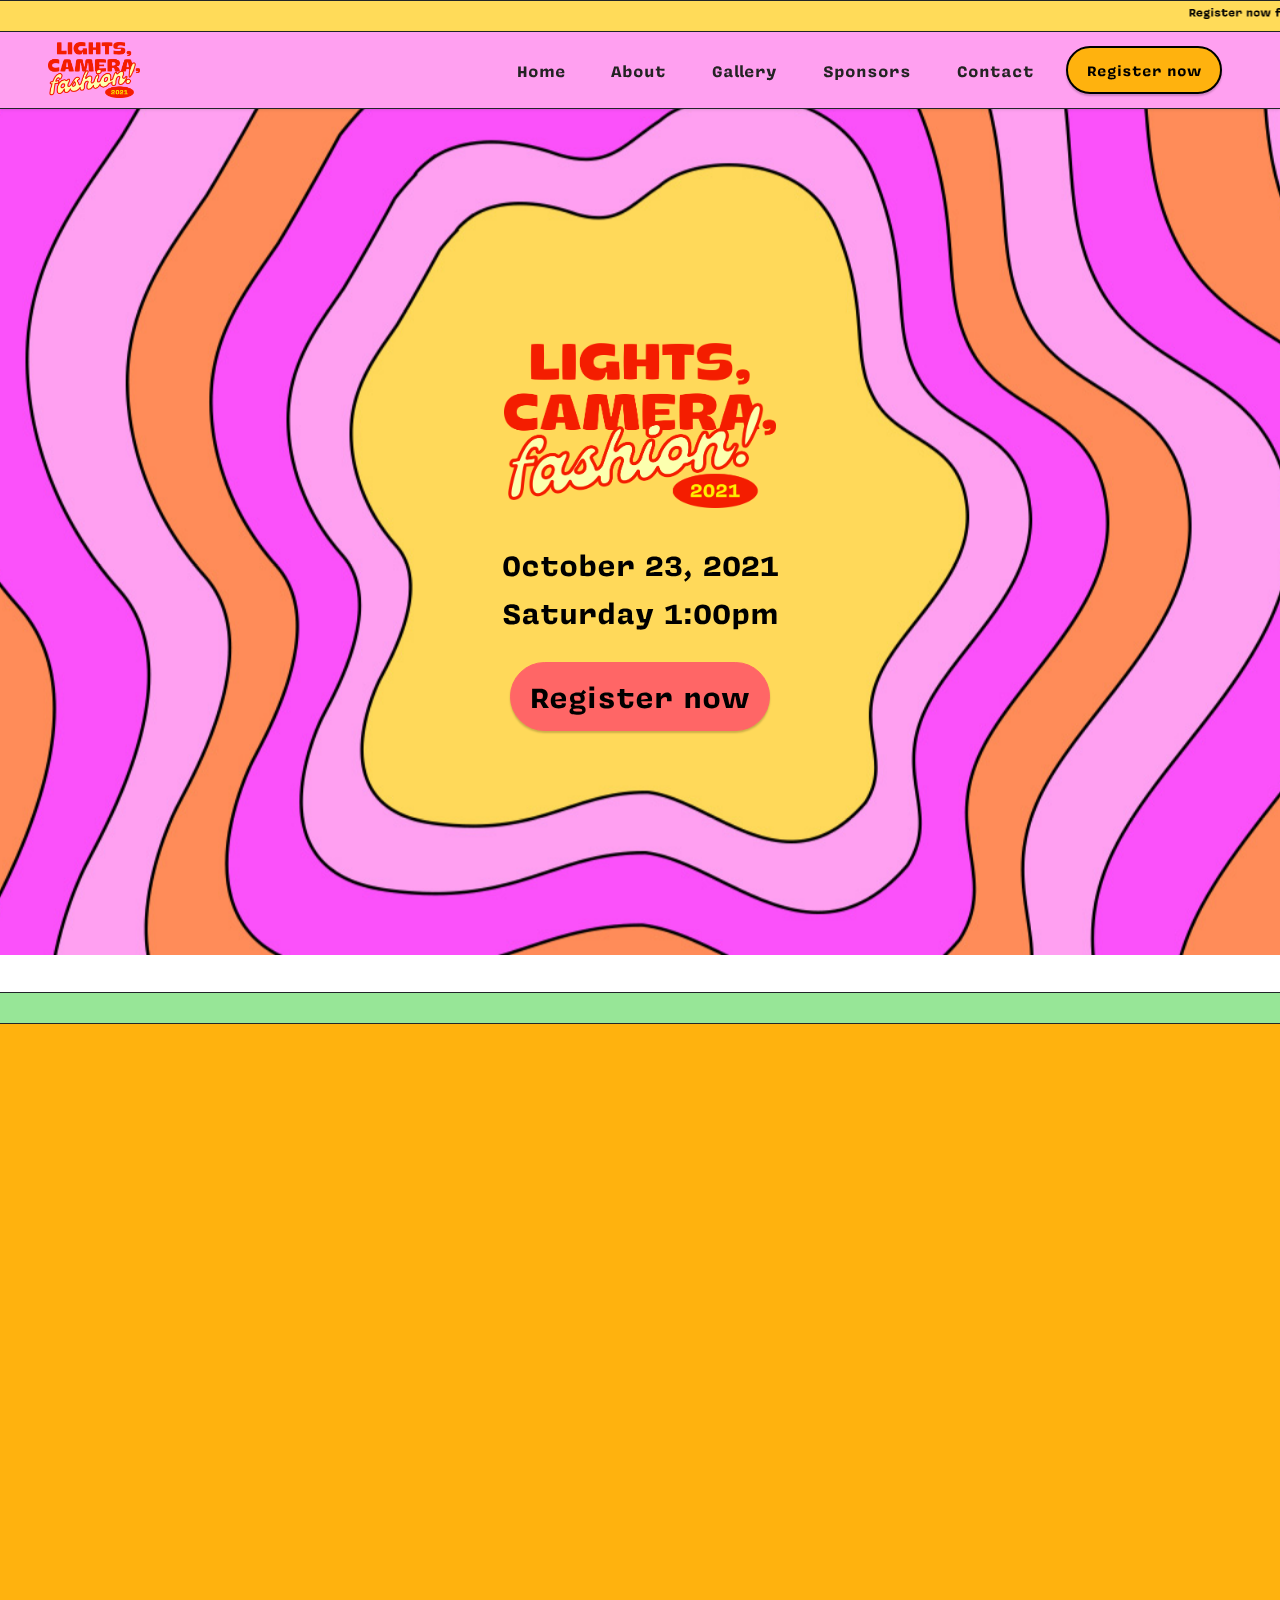
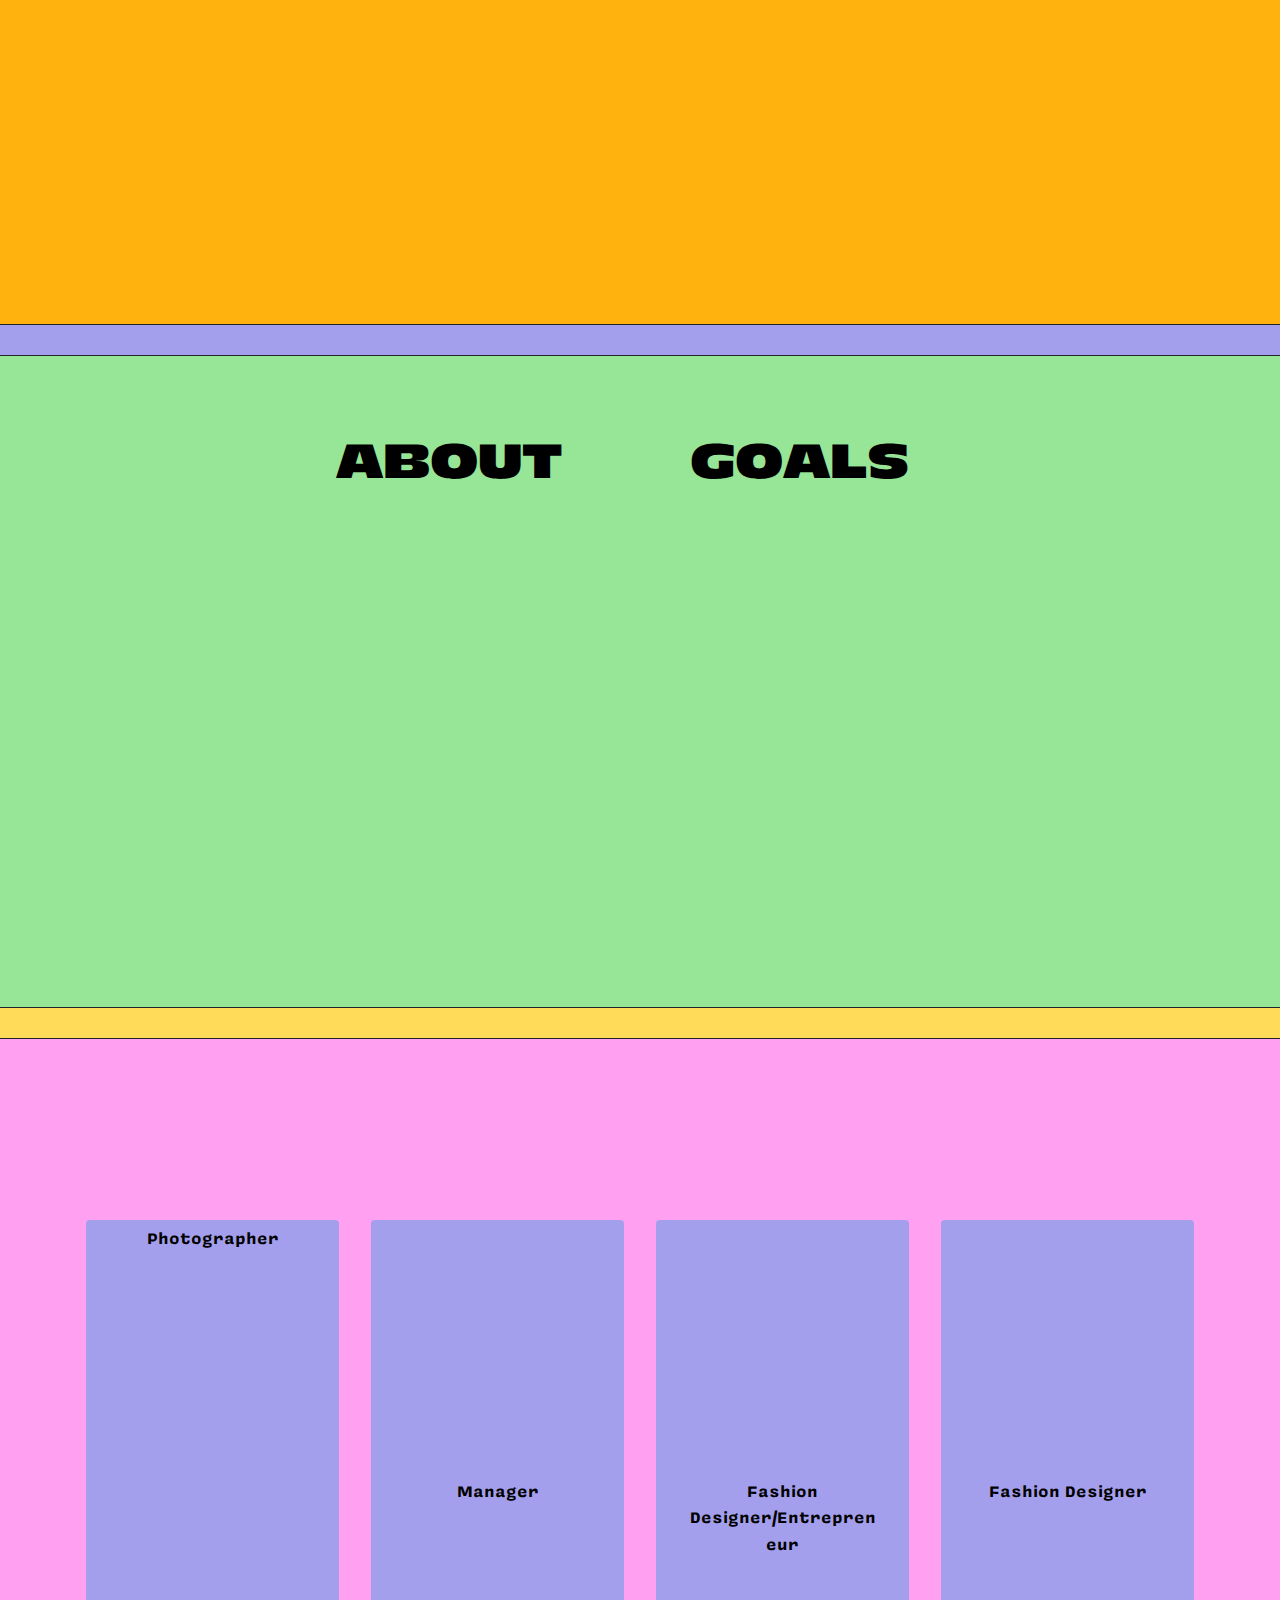
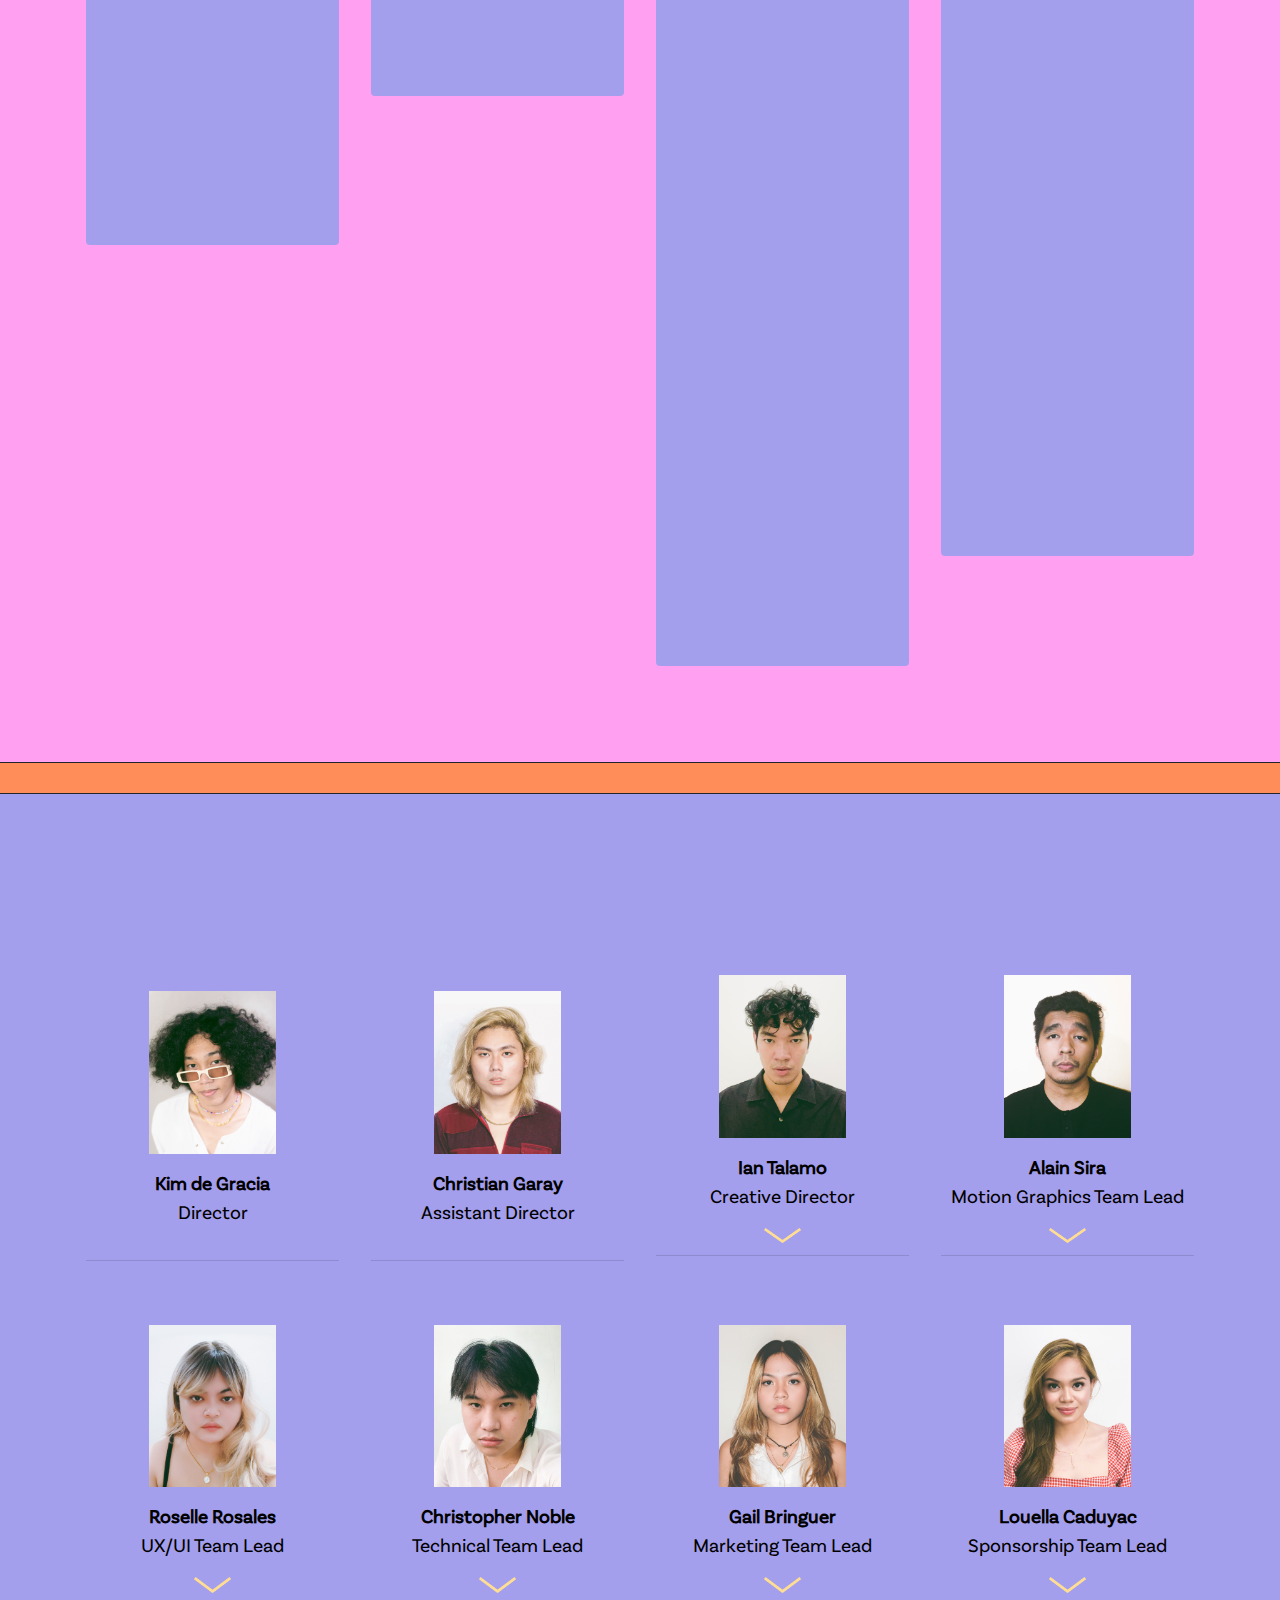
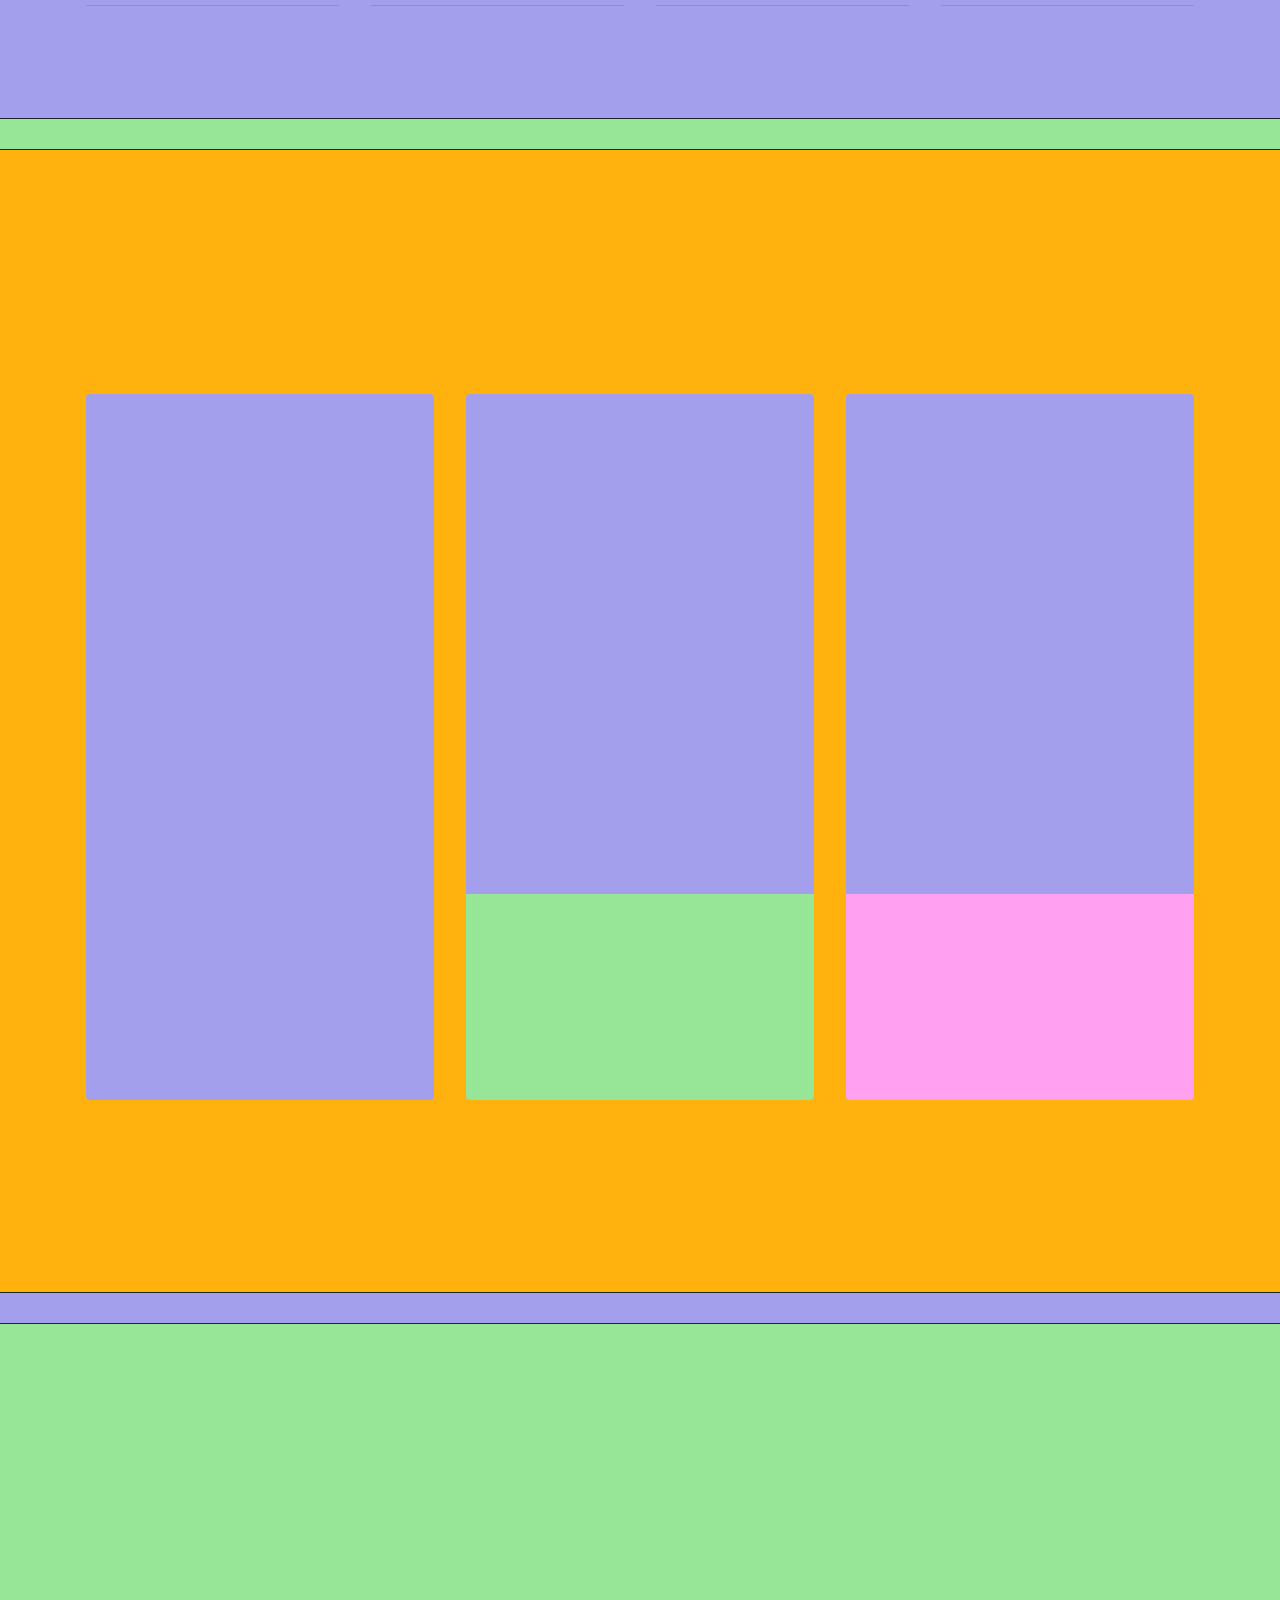
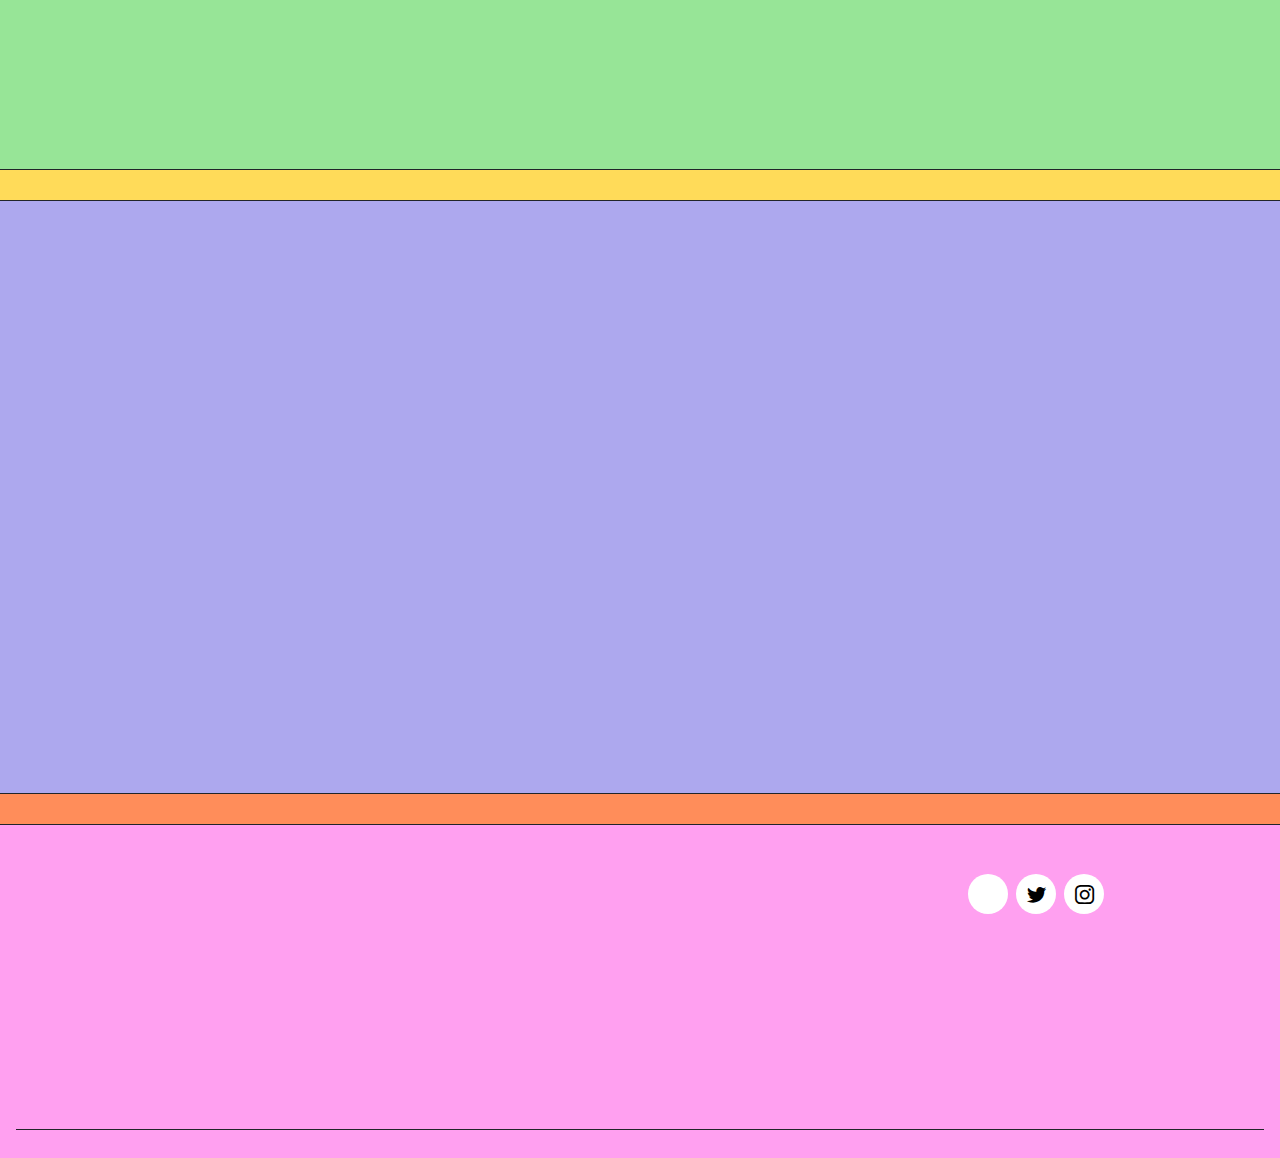
==== index.html @ fe5ccfe4 "Added 2 sponsor logos" ====
<!DOCTYPE html>
<html  >
<head>
  <!-- Site made with Mobirise Website Builder v5.4.1, https://mobirise.com -->
  <meta charset="UTF-8">
  <meta http-equiv="X-UA-Compatible" content="IE=edge">
  <meta name="generator" content="Mobirise v5.4.1, mobirise.com">
  <meta name="viewport" content="width=device-width, initial-scale=1, minimum-scale=1">
  <link rel="shortcut icon" href="assets/images/logo.png" type="image/x-icon">
  <meta name="description" content="">
  
  
  <title>Lights Camera Fashion</title>
  <link rel="stylesheet" href="assets/web/assets/mobirise-icons2/mobirise2.css">
  <link rel="stylesheet" href="assets/web/assets/mobirise-icons/mobirise-icons.css">
  <link rel="stylesheet" href="assets/bootstrap/css/bootstrap.min.css">
  <link rel="stylesheet" href="assets/bootstrap/css/bootstrap-grid.min.css">
  <link rel="stylesheet" href="assets/bootstrap/css/bootstrap-reboot.min.css">
  <link rel="stylesheet" href="assets/parallax/jarallax.css">
  <link rel="stylesheet" href="assets/animatecss/animate.css">
  <link rel="stylesheet" href="assets/dropdown/css/style.css">
  <link rel="stylesheet" href="assets/socicon/css/styles.css">
  <link rel="stylesheet" href="assets/theme/css/style.css">
  <link href="assets/fonts/style.css" rel="stylesheet">
  <link rel="preload" as="style" href="assets/mobirise/css/mbr-additional.css"><link rel="stylesheet" href="assets/mobirise/css/mbr-additional.css" type="text/css">

  
  
  
  
</head>
<body>

    
  
    <section data-bs-version="5.1" class="menu menu2 cid-sI1Gi3FGe4" once="menu" id="menu2-4">
        <div class="col-12 d-sm-none d-md-block border-top border-bottom border-05 border-dark" style="background-color: #ffdb59;height: 32px;position: fixed;">
            <marquee behavior="" direction="left"><img class="img-fluid" src="assets/images/ticker1.png" alt="" style="width: 50%;margin: 7px;"></marquee>
        </div>
        <div class="col-12 d-sm-block d-md-none border-top border-bottom border-05 border-dark" style="background-color: #ffdb59;height: 32px;position: fixed;">
            <marquee behavior="" direction="left"><img class="img-fluid" src="assets/images/ticker1.png" alt="" style="width: 100%; margin: 7px;"></marquee>
        </div>
        <div class="col-12">
            <nav class="navbar navbar-dropdown navbar-fixed-top navbar-expand-lg border-bottom border-05 border-dark mt-4">
                
           
                <div class="container-fluid">
                    <div class="navbar-brand">
                        
                            
                                <a href="index.html#top"><img class="img-fluid" src="assets/images/logo.png" alt="Lights camera fashion" style="height: 3.5rem;"></a>
                            
                       
                        
                    </div>
                    <button class="navbar-toggler" type="button" data-toggle="collapse" data-bs-toggle="collapse" data-target="#navbarSupportedContent" data-bs-target="#navbarSupportedContent" aria-controls="navbarNavAltMarkup" aria-expanded="false" aria-label="Toggle navigation">
                        <div class="hamburger">
                            <span></span>
                            <span></span>
                            <span></span>
                            <span></span>
                        </div>
                    </button>
                    <div class="collapse navbar-collapse" id="navbarSupportedContent">
                        <ul class="navbar-nav nav-dropdown" data-app-modern-menu="true">

                            <li class="nav-item">
                                <a class="nav-link link text-black text-primary display-4" href="index.html#top">Home</a>
                            </li>

                            <li class="nav-item">
                                <a class="nav-link link text-black text-primary display-4" href="index.html#features16-x">About</a>
                            </li>
                            
                            <li class="nav-item">
                                <a class="nav-link link text-black text-primary display-4" href="index.html#gallery3-1v">Gallery</a>
                            </li>

                            <li class="nav-item">
                                <a class="nav-link link text-black text-primary display-4" href="index.html#clients1-1k">Sponsors</a>
                            </li>

                            <li class="nav-item">
                                <a class="nav-link link text-black text-primary display-4" href="index.html#info3-1l">Contact</a>
                            </li>

                        </ul>
                        
                        <div class="navbar-buttons mbr-section-btn"><a class="btn btn-warning isplay-4 border-2" href="https://www.eventbrite.com/e/lights-camera-fashion-tickets-169805058501" target="_blank" style="border-color: #000000 !important;
                            color: #000000 !important;font-family: 'Covik Sans Mono';">Register now</a></div>
                            
                    </div>
                </div>
            </nav>
        </div>
        
    </section>

   <!--green ticker-->
<div class="col-12 d-xs-none d-sm-none d-md-block border-top border-bottom border-05 border-dark" style="background-color: #97e697;height: 32px;">
    <marquee behavior="" direction="left"><img class="img-fluid" src="assets/images/ticker2.png" alt="" style="width: 60%;margin: 7px;"></marquee>
</div>

<div class="col-12 d-sm-block d-md-none border-top border-bottom border-05 border-dark" style="background-color: #97e697;height: 32px;">
    <marquee behavior="" direction="left"><img class="img-fluid" src="assets/images/ticker2.png" alt="" style="width: 100%;margin: 7px;"></marquee>
</div>


    <section data-bs-version="5.1" class="header10 cid-sIDYfFyb8S mbr-fullscreen mbr-parallax-background" id="header10-1i">

    

        <div class="mbr-overlay" style="opacity: 0.0; background-color: rgb(255, 255, 255);"></div>
    
        <div class="align-center container-fluid">
            <div class="row justify-content-center">
                <div class="col-md-12 col-lg-9">

                    <div class="image-wrap">
                        <img src="assets/images/logo.png" alt="Mobirise" title="">
                    </div>
                    <p class="mbr-text mbr-fonts-style display-5 mt-4">
                        October 23, 2021<br>Saturday 1:00pm</p>
                    <div class="mbr-section-btn mt-3"><a class="btn btn-secondary display-5" style="color: #000000 !important" href="https://www.eventbrite.com/e/lights-camera-fashion-tickets-169805058501" target="_blank">Register now</a></div>
                   
                </div>
            </div>
        </div>
    </section>


<!--green ticker-->
<div class="col-12 d-sm-none d-md-block border-top border-bottom border-05 border-dark" style="background-color: #97e697;height: 32px;">
    <marquee behavior="" direction="left"><img class="img-fluid" src="assets/images/ticker2.png" alt="" style="width: 60%;margin: 7px;"></marquee>
</div>

<div class="col-12 d-sm-block d-md-none border-top border-bottom border-05 border-dark" style="background-color: #97e697;height: 32px;">
    <marquee behavior="" direction="left"><img class="img-fluid" src="assets/images/ticker2.png" alt="" style="width: 100%;margin: 7px;"></marquee>
</div>

<section data-bs-version="5.1" class="header16 cid-sIIlvqDD5k mbr-fullscreen" id="header16-1p">

    

    

    <div class="container-fluid">
        <div class="row justify-content-center">
            <div class="col-12 col-lg-12">
                <h1 class="mbr-section-title mbr-fonts-style mb-3 display-2">
                    <strong>TEASER</strong></h1>
                <!--<p class="mbr-text mbr-fonts-style display-7">
                    Lorem ipsum dolor sit amet, consectetur adipiscing elit, sed do eiusmod tempor incididunt ut </p>
                <div class="mbr-section-btn mt-4"><a class="btn btn-primary display-4" style="color: #000000 !important" href="https://www.facebook.com/MCMLCF" target="_blank">Learn More</a></div> -->
            </div>
            <div class="col-md-5 col-sm-10 mt-4">
                <img src="assets/images/lca.gif" alt="">
            </div>
        </div>
    </div>
</section>

<!-- light blue ticker -->
<div class="col-12 d-sm-none d-md-block border-top border-bottom border-05 border-dark" style="background-color: #a49fec;height: 32px;">
    <marquee behavior="" direction="left"><img class="img-fluid" src="assets/images/ticker2.png" alt="" style="width: 60%;margin: 7px;"></marquee>
</div>

<div class="col-12 d-sm-block d-md-none border-top border-bottom border-05 border-dark" style="background-color: #a49fec;height: 32px;">
    <marquee behavior="" direction="left"><img class="img-fluid" src="assets/images/ticker2.png" alt="" style="width: 100%;margin: 7px;"></marquee>
</div>

<section data-bs-version="5.1" class="features15 cid-sIlS5JIf1p" id="features16-x">

    

    
    <div class="container-fluid">
        <div class="content-wrapper">
            <div class="row">
                <div class="col-12 col-lg-6">
                            <div class="text-wrapper">
                                <div class="row">
                                    <div class="col-md-5 col-sm-6 d-sm-none d-md-block align-self-end">
                                        <img  class="img-fluid"  src="assets/images/C3.png" alt="">
                                    </div>

                                    <div class="col-md-7 col-sm-12 text-end text-sm-center">
                                        <h6 class="card-title mbr-fonts-style mb-3 display-2">
                                            <strong>ABOUT</strong></h6>
                                        <p class="mbr-text mbr-fonts-style mb-3 display-7">
                                        <strong>Lights, Camera, Fashion!</strong> is a student-led webinar event organized by Multimedia Arts students from Malayan Colleges Mindanao.
                                        </p>
        
                                        <p class="mbr-text mbr-fonts-style mb-3 display-7">
                                        This event is organized to empower the youth in unleashing their creative minds and burning passion for photography and fashion.
                                        </p>
                                        <p class="mbr-text mbr-fonts-style mb-3 display-7">
                                        This virtual event will take place on October 23, 2021 via Zoom, and a livestream via Facebook.
                                        </p>
                                    </div>

                                    <div class="col-md-5 d-sm-block d-md-none col-sm-6 align-self-center mt-5">
                                        <img  class="img-fluid"  src="assets/images/C3.png" alt="">
                                    </div>
                                        
                                    </div>
                                </div>
                </div>
                                
                                
                                


                <div class="col-12 col-lg-6 bg-goal">
                    <div class="text-wrapper">
                        <div class="row">
                            <div class="col-md-7 col-sm-12 text-sm-center">
                                <h6 class="card-title mbr-fonts-style mb-3 display-2">
                                    <strong>GOALS</strong></h6>
                                <p class="mbr-text mbr-fonts-style mb-4 display-7">
                                    We envision this event as a way to introduce and inspire Mindanao's youth and other individuals to the arts of fashion and photography.</p>
        
                                    <p class="mbr-text mbr-fonts-style display-7">
                                    Despite the pandemic, this will provide an opportunity for aspiring designers and photographers to rekindle their passion while also extending your artistry to audiences with limited access to online events.</p>  
                            </div>
                            <div class="d-sm-none d-md-block col-md-5 col-sm-6 align-self-end">
                                <img  class="img-fluid"  src="assets/images/C7.png" alt="">
                            </div>

                            <div class="col-sm-6 d-sm-block d-md-none align-self-center">
                                <img  class="img-fluid"  src="assets/images/C7.png" alt="">
                            </div>
                        </div>
                              
                        
                    </div>
                </div>
            </div>
        </div>
    </div>
</section>

<!--yellow ticker-->
<div class="col-12 d-sm-none d-md-block border-top border-bottom border-05 border-dark" style="background-color: #ffdb59;height: 32px;">
    <marquee behavior="" direction="left"><img class="img-fluid" src="assets/images/ticker2.png" alt="" style="width: 60%;margin: 7px;"></marquee>
</div>

<div class="col-12 d-sm-block d-md-none border-top border-bottom border-05 border-dark" style="background-color: #ffdb59;height: 32px;">
    <marquee behavior="" direction="left"><img class="img-fluid" src="assets/images/ticker2.png" alt="" style="width: 100%;margin: 7px;"></marquee>
</div>

<section data-bs-version="5.1" class="team1 cid-sIlUqOOW41" id="team1-1b">
    

    
    <div class="container">
        <div class="row justify-content-center">
            <div class="col-12">
                <h3 class="mbr-section-title mbr-fonts-style align-center mb-4 display-2"><strong>SPEAKERS</strong></h3>
                
            </div>
            <div class="col-sm-6 col-lg-3">
                <div class="card-wrap">
                    <div class="image-wrap">
                        <img src="assets/images/joch2.png" alt="">
                    </div>
                    <div class="content-wrap pt-1">
                        
                        <h6 class="mbr-role mbr-fonts-style align-center mb-3 display-4">
                            <strong>Photographer</strong>
                        </h6>
                        <p class="card-text mbr-fonts-style align-center display-7">
                            He was featured on <strong>Garage Magazine's Garage Young Talents.</strong> He was also published on other popular local magazines and media platforms such as <strong>Nylon Manila, Illustrado Magazine, L'Official Philippines </strong>and <strong>Scout Mag.</strong><br><br>He is part of the line up of <strong>Mercado Vicente,</strong> a creative index of talented creatives where Bj Pascual and Regine David are also part of.<br></p>
                        
                        
                    </div>
                </div>
            </div>

            <div class="col-sm-6 col-lg-3">
                <div class="card-wrap">
                    <div class="image-wrap">
                        <img src="assets/images/aastudio.png" alt="">
                    </div>
                    <div class="content-wrap pt-1">
                        
                        <h6 class="mbr-role mbr-fonts-style align-center mb-3 display-4">
                            <strong>Manager</strong>
                        </h6>
                        <p class="card-text mbr-fonts-style align-center display-7">
                            Lorem ipsum dolor sit amet, consectetur adipiscing elit, sed do eiusmod tempor incididunt ut labore
                        </p>
                        
                        
                    </div>
                </div>
            </div>

            <div class="col-sm-6 col-lg-3">
                <div class="card-wrap">
                    <div class="image-wrap">
                        <img src="assets/images/dy2.png" alt="">
                    </div>
                    <div class="content-wrap pt-1">
                        
                        <h6 class="mbr-role mbr-fonts-style align-center mb-3 display-4"><strong>Fashion Designer/Entrepreneur</strong></h6>
                        <p class="card-text mbr-fonts-style align-center display-7">
                            She designed a dress that was worn by television celebrity <strong>Kisses Delavin for Chalk Magazine.</strong><br><br>Some of her works are worn for music videos and commercials: <strong>Ben &amp; Ben "Lifetime" music video, GOMO.PH commercial</strong> and <strong>Where's Ninong Netflix advertisement.
                        </strong><br>
                        <br>In 2020, she launched her own mask brand, <strong>Hayahay Studios,</strong> and another brand for fashionable scrunchies <strong>Little Miss Hayahay.</strong><br>
                        </p>
                        
                        
                    </div>
                </div>
            </div>

            <div class="col-sm-6 col-lg-3">
                <div class="card-wrap">
                    <div class="image-wrap">
                        <img src="assets/images/ena2.png" alt="">
                    </div>
                    <div class="content-wrap pt-1">
                        
                        <h6 class="mbr-role mbr-fonts-style align-center mb-3 display-4"><strong>Fashion Designer</strong></h6>
                        <p class="card-text mbr-fonts-style align-center display-7">She is known for her <strong>avant-garde designs</strong> derived from <strong>Japanese street fashion.
</strong><br>
<br>Her designs were word by famous celebrities such as <strong>KZ Tandingan, Mimiyuuuh,</strong> and <strong>Frankie Pangilinan</strong> which got featured on <strong>Nylon Manila</strong> and <strong>Wonder Mag.
</strong><br>
<br>She also made it to other big magazine and media companies such as <strong>Preview, Mega,</strong> and <strong>preen.ph.</strong></p>
                        
                        
                    </div>
                </div>
            </div>
        </div>
    </div>
</section>

<!--orange ticker-->
<div class="col-12 d-sm-none d-md-block border-top border-bottom border-05 border-dark" style="background-color: #ff8d5a;height: 32px;">
    <marquee behavior="" direction="left"><img class="img-fluid" src="assets/images/ticker2.png" alt="" style="width: 60%;margin: 7px;"></marquee>
</div>

<div class="col-12 d-sm-block d-md-none border-top border-bottom border-05 border-dark" style="background-color: #ff8d5a;height: 32px;">
    <marquee behavior="" direction="left"><img class="img-fluid" src="assets/images/ticker2.png" alt="" style="width: 100%;margin: 7px;"></marquee>
</div>

<section data-bs-version="5.1" class="content16 cid-sIIDpILjzM" id="content16-1r">

    

    
    <div class="container">
        <div class="row justify-content-center">
            <div class="col-12">
                <div class="mbr-section-head align-center mb-4">
                    <h3 class="mbr-section-title mb-0 mbr-fonts-style display-2">
                        <strong>ORGANIZERS</strong>
                    </h3>
                    
                </div>
                <div id="bootstrap-accordion_12" class="panel-group accordionStyles accordion" role="tablist" aria-multiselectable="true">
                    <div class="row justify-content-center">
                        <div class="col-md-3 col-sm-6">
                            <div class="card mb-3">
                                <div class="card-header" role="tab" id="headingOne">
                                    <a role="button" class="panel-title collapsed" data-toggle="collapse" data-bs-toggle="collapse" data-core="" href="#collapse1_12" aria-expanded="false" aria-controls="collapse1">
                                        <div class="mx-auto">
                                            <img src="assets/images/portraits/DE-GRACIA.jpg" class="img-fluid w-50 mx-auto mb-3" alt="">
                                            <h6 class="panel-title-edit mbr-fonts-style mb-0 display-7"><strong>Kim de Gracia</strong></h6>
                                            <p class="mbr-fonts-style panel-text display-7">Director</p>
                                        </div>
                                    </a>
                                </div>
                                
                            </div>
                        </div>
                        
                        <div class="col-md-3 col-sm-6">
                            <div class="card mb-3">
                                <div class="card-header" role="tab" id="headingTwo">
                                    <a role="button" class="panel-title collapsed" data-toggle="collapse" data-bs-toggle="collapse" data-core="" href="#collapse2_12" aria-expanded="false" aria-controls="collapse2">
                                        <div class="mx-auto">
                                            <img src="assets/images/portraits/GARAY.jpg" class="img-fluid w-50 mx-auto mb-3" alt="">
                                            <h6 class="panel-title-edit mbr-fonts-style mb-0 display-7"><strong>Christian Garay</strong></h6>
                                            <p class="mbr-fonts-style panel-text display-7">Assistant Director</p>
                                        </div>
                                    </a>
                                </div>
 
                            </div>
                        </div>

                        <div class="col-md-3 col-sm-6">
                            <div class="card mb-3">
                                <div class="card-header p-0" role="tab" id="headingThree">
                                    <a role="button" class="panel-title collapsed" data-toggle="collapse" data-bs-toggle="collapse" data-core="" href="#collapse3_12" aria-expanded="false" aria-controls="collapse3">
                                        <div class="mx-auto">
                                            <img src="assets/images/portraits/TALAMO.jpg" class="img-fluid w-50 mx-auto mb-3" alt="">
                                            <h6 class="panel-title-edit mbr-fonts-style mb-0 display-7"><strong>Ian Talamo</strong></h6>
                                            <p class="mbr-fonts-style panel-text display-7">Creative Director</p>
                                            <img class="img-fluid mx-auto my-2 pb-1" style="width: 15%;" src="assets/images/down-arrow-yellow.png" alt="">
                                                
                                        </div>
                                    </a>
                                </div>
                                <div id="collapse3_12" class="panel-collapse noScroll collapse" role="tabpanel" aria-labelledby="headingThree" data-parent="#bootstrap-accordion_12" data-bs-parent="#accordion">
                                    <div class="panel-body">
                                        <div class="align-center">
                                            <img src="assets/images/portraits/FONG.jpg" class="img-fluid w-50 mx-auto mb-3" alt="">
                                        </div>
                                        <h4 class="mbr-fonts-style panel-text display-7"><strong>Karen Fong</strong></h4>
                                            <p class="mbr-fonts-style panel-text display-7">Graphic Designer</p>
                                    </div>

                                    <div class="panel-body">
                                        <div class="align-center">
                                            <img src="assets/images/portraits/BACATAN.jpg" class="img-fluid w-50 mx-auto mb-3" alt="">
                                        </div>
                                        <h4 class="mbr-fonts-style panel-text display-7"><strong>Drean Bacatan</strong></h4>
                                            <p class="mbr-fonts-style panel-text display-7">Graphic Designer</p>
                                    </div>

                                    <div class="panel-body">
                                        <div class="align-center">
                                            <img src="assets/images/portraits/GIO.jpg" class="img-fluid w-50 mx-auto mb-3" alt="">
                                        </div>
                                        <h4 class="mbr-fonts-style panel-text display-7"><strong>Jasper Gio</strong></h4>
                                            <p class="mbr-fonts-style panel-text display-7">Graphic Designer</p>
                                    </div>

                                    <div class="panel-body">
                                        <div class="align-center">
                                            <img src="assets/images/portraits/JOSOL.jpg" class="img-fluid w-50 mx-auto mb-3" alt="">
                                        </div>
                                        <h4 class="mbr-fonts-style panel-text display-7"><strong>Nathaniel Josol</strong></h4>
                                            <p class="mbr-fonts-style panel-text display-7">Graphic Designer</p>
                                    </div>
                                </div>
                            </div>
                        </div>

                        <div class="col-md-3 col-sm-6">
                            <div class="card mb-3">
                                <div class="card-header p-0" role="tab" id="headingFour">
                                    <a role="button" class="panel-title collapsed" data-toggle="collapse" data-bs-toggle="collapse" data-core="" href="#collapse4_12" aria-expanded="false" aria-controls="collapse4">
                                        <div class="mx-auto">
                                            <img src="assets/images/portraits/SIRA.jpg" class="img-fluid w-50 mx-auto mb-3" alt="">
                                            <h6 class="panel-title-edit mbr-fonts-style mb-0 display-7"><strong>Alain Sira</strong></h6>
                                            <p class="mbr-fonts-style panel-text display-7">Motion Graphics Team Lead</p>
                                            <img class="img-fluid mx-auto my-2 pb-1" style="width: 15%;" src="assets/images/down-arrow-yellow.png" alt="">
                                        </div>
                                    </a>
                                </div>
                                <div id="collapse4_12" class="panel-collapse noScroll collapse" role="tabpanel" aria-labelledby="headingFour" data-parent="#bootstrap-accordion_12" data-bs-parent="#accordion">
                                    <div class="panel-body">
                                        <div class="align-center">
                                            <img src="assets/images/portraits/NICOLAS.jpg" class="img-fluid w-50 mx-auto mb-3" alt="">
                                        </div>
                                        <h4 class="mbr-fonts-style panel-text display-7"><strong>Paolo Nicolas</strong></h4>
                                            <p class="mbr-fonts-style panel-text display-7">Editor</p>
                                    </div>

                                    <div class="panel-body">
                                        <div class="align-center">
                                            <img src="assets/images/portraits/MONTALBAN.jpg" class="img-fluid w-50 mx-auto mb-3" alt="">
                                        </div>
                                        <h4 class="mbr-fonts-style panel-text display-7"><strong>RJ Montalban</strong></h4>
                                            <p class="mbr-fonts-style panel-text display-7">Editor</p>
                                    </div>
                                </div>
                            </div>
                        </div>
                        <div class="mt-5"></div>
                        <div class="col-md-3 col-sm-6">
                            <div class="card mb-3">
                                <div class="card-header p-0" role="tab" id="headingFive">
                                    <a role="button" class="panel-title collapsed" data-toggle="collapse" data-bs-toggle="collapse" data-core="" href="#collapse5_12" aria-expanded="false" aria-controls="collapse4">
                                        <div class="mx-auto">
                                            <img src="assets/images/portraits/ROSALES.jpg" class="img-fluid w-50 mx-auto mb-3" alt="">
                                            <h6 class="panel-title-edit mbr-fonts-style mb-0 display-7"><strong>Roselle Rosales</strong></h6>
                                            <p class="mbr-fonts-style panel-text display-7">UX/UI Team Lead</p>
                                            <img class="img-fluid mx-auto my-2 pb-1" style="width: 15%;" src="assets/images/down-arrow-yellow.png" alt="">
                                        </div>
                                    </a>
                                </div>
                                <div id="collapse5_12" class="panel-collapse noScroll collapse" role="tabpanel" aria-labelledby="headingFive" data-parent="#bootstrap-accordion_12" data-bs-parent="#accordion">
                                    <div class="panel-body">
                                        <div class="align-center">
                                            <img src="assets/images/portraits/COYOCA.jpg" class="img-fluid w-50 mx-auto mb-3" alt="">
                                        </div>
                                        <h4 class="mbr-fonts-style panel-text display-7"><strong>Tyrese Coyoca</strong></h4>
                                            <p class="mbr-fonts-style panel-text display-7">UX/UI Designer</p>
                                    </div>

                                    <div class="panel-body">
                                        <div class="align-center">
                                            <img src="assets/images/portraits/SONIEL.jpg" class="img-fluid w-50 mx-auto mb-3" alt="">
                                        </div>
                                        <h4 class="mbr-fonts-style panel-text display-7"><strong>Joseph Soniel</strong></h4>
                                            <p class="mbr-fonts-style panel-text display-7">UX/UI Designer</p>
                                    </div>
                                </div>
                            </div>
                        </div>

                        <div class="col-md-3 col-sm-6">
                            <div class="card mb-3">
                                <div class="card-header p-0" role="tab" id="headingSix">
                                    <a role="button" class="panel-title collapsed" data-toggle="collapse" data-bs-toggle="collapse" data-core="" href="#collapse6_12" aria-expanded="false" aria-controls="collapse4">
                                        <div class="mx-auto">
                                            <img src="assets/images/portraits/NOBLE.jpg" class="img-fluid w-50 mx-auto mb-3" alt="">
                                            <h6 class="panel-title-edit mbr-fonts-style mb-0 display-7"><strong>Christopher Noble</strong></h6>
                                            <p class="mbr-fonts-style panel-text display-7">Technical Team Lead</p>
                                            <img class="img-fluid mx-auto my-2 pb-1" style="width: 15%;" src="assets/images/down-arrow-yellow.png" alt="">
                                        </div>
                                    </a>
                                </div>
                                <div id="collapse6_12" class="panel-collapse noScroll collapse" role="tabpanel" aria-labelledby="headingSix" data-parent="#bootstrap-accordion_12" data-bs-parent="#accordion">
                                    <div class="panel-body">
                                        <div class="align-center">
                                            <img src="assets/images/portraits/ATANOSA.jpg" class="img-fluid w-50 mx-auto mb-3" alt="">
                                        </div>
                                        <h4 class="mbr-fonts-style panel-text display-7"><strong>Trisha Atanosa</strong></h4>
                                            <p class="mbr-fonts-style panel-text display-7">Scriptwriter</p>
                                    </div>

                                    <div class="panel-body">
                                        <div class="align-center">
                                            <img src="assets/images/portraits/CASTRO.jpg" class="img-fluid w-50 mx-auto mb-3" alt="">
                                        </div>
                                        <h4 class="mbr-fonts-style panel-text display-7"><strong>Patricia Castro</strong></h4>
                                            <p class="mbr-fonts-style panel-text display-7">Community Manager</p>
                                    </div>
                                </div>
                            </div>
                        </div>

                        <div class="col-md-3 col-sm-6">
                            <div class="card mb-3">
                                <div class="card-header p-0" role="tab" id="headingSeven">
                                    <a role="button" class="panel-title collapsed" data-toggle="collapse" data-bs-toggle="collapse" data-core="" href="#collapse7_12" aria-expanded="false" aria-controls="collapse4">
                                        <div class="mx-auto">
                                            <img src="assets/images/portraits/BRINGUER.jpg" class="img-fluid w-50 mx-auto mb-3" alt="">
                                            <h6 class="panel-title-edit mbr-fonts-style mb-0 display-7"><strong>Gail Bringuer</strong></h6>
                                            <p class="mbr-fonts-style panel-text display-7">Marketing Team Lead</p>
                                            <img class="img-fluid mx-auto my-2 pb-1" style="width: 15%;" src="assets/images/down-arrow-yellow.png" alt="">
                                        </div>
                                    </a>
                                </div>
                                <div id="collapse7_12" class="panel-collapse noScroll collapse" role="tabpanel" aria-labelledby="headingSeven" data-parent="#bootstrap-accordion_12" data-bs-parent="#accordion">
                                    <div class="panel-body">
                                        <div class="align-center">
                                            <img src="assets/images/portraits/ASUNCION.jpg" class="img-fluid w-50 mx-auto mb-3" alt="">
                                        </div>
                                        <h4 class="mbr-fonts-style panel-text display-7"><strong>Erika Asuncion</strong></h4>
                                            <p class="mbr-fonts-style panel-text display-7">Guest / Influencer Manager</p>
                                    </div>

                                    <div class="panel-body">
                                        <div class="align-center">
                                            <img src="assets/images/portraits/ULAT.jpg" class="img-fluid w-50 mx-auto mb-3" alt="">
                                        </div>
                                        <h4 class="mbr-fonts-style panel-text display-7"><strong>Mikee Ulat</strong></h4>
                                            <p class="mbr-fonts-style panel-text display-7">NGO Manager</p>
                                    </div>

                                    <div class="panel-body">
                                        <div class="align-center">
                                            <img src="assets/images/portraits/PONTE.jpg" class="img-fluid w-50 mx-auto mb-3" alt="">
                                        </div>
                                        <h4 class="mbr-fonts-style panel-text display-7"><strong>Nicklaus Ponte</strong></h4>
                                            <p class="mbr-fonts-style panel-text display-7">Social Media Manager</p>
                                    </div>
                                </div>
                            </div>
                        </div>

                        <div class="col-md-3 col-sm-6">
                            <div class="card mb-3">
                                <div class="card-header p-0" role="tab" id="headingEight">
                                    <a role="button" class="panel-title collapsed" data-toggle="collapse" data-bs-toggle="collapse" data-core="" href="#collapse8_12" aria-expanded="false" aria-controls="collapse4">
                                        <div class="mx-auto">
                                            <img src="assets/images/portraits/CADUYAC.jpg" class="img-fluid w-50 mx-auto mb-3" alt="">
                                            <h6 class="panel-title-edit mbr-fonts-style mb-0 display-7"><strong>Louella Caduyac</strong></h6>
                                            <p class="mbr-fonts-style panel-text display-7">Sponsorship Team Lead</p>
                                            <img class="img-fluid mx-auto my-2 pb-1" style="width: 15%;" src="assets/images/down-arrow-yellow.png" alt="">
                                        </div>
                                    </a>
                                </div>
                                <div id="collapse8_12" class="panel-collapse noScroll collapse" role="tabpanel" aria-labelledby="headingEight" data-parent="#bootstrap-accordion_12" data-bs-parent="#accordion">
                                    <div class="panel-body">
                                        <div class="align-center">
                                            <img src="assets/images/portraits/ABRANTES.jpg" class="img-fluid w-50 mx-auto mb-3" alt="">
                                        </div>
                                        <h4 class="mbr-fonts-style panel-text display-7"><strong>Genica Abrantes</strong></h4>
                                            <p class="mbr-fonts-style panel-text display-7">NGO Coordinator</p>
                                    </div>
                                </div>
                            </div>
                        </div>
                    </div>
                    
                    
                    
                    
                    
                    
                </div>
            </div>
        </div>
    </div>
</section>

<!--green ticker-->
<div class="col-12 d-sm-none d-md-block border-top border-bottom border-05 border-dark" style="background-color: #97e697;height: 32px;">
    <marquee behavior="" direction="left"><img class="img-fluid" src="assets/images/ticker2.png" alt="" style="width: 60%;margin: 7px;"></marquee>
</div>

<div class="col-12 d-sm-block d-md-none border-top border-bottom border-05 border-dark" style="background-color: #97e697;height: 32px;">
    <marquee behavior="" direction="left"><img class="img-fluid" src="assets/images/ticker2.png" alt="" style="width: 100%;margin: 7px;"></marquee>
</div>


<section data-bs-version="5.1" class="gallery3 cid-sLn08v3NVb" id="gallery3-1v">
    
    
    <div class="container">
        <div class="mbr-section-head">
            <h4 class="mbr-section-title mbr-fonts-style align-center mb-0 display-2">
                <strong>INSTAGRAM FILTERS</strong>
            </h4>
            
        </div>
        <div class="row mt-4">
            <div class="item features-image сol-sm-12 col-md-4 col-lg-4">
                <div class="item-wrapper">
                    <div class="item-img">
                        <img src="assets/images/filter-1.gif" alt="">
                    </div>
                     
                     <div class="item-content d-block justify-content-center">
                         <a class="mx-auto my-auto" href="https://www.instagram.com/ar/4569267199760399/" target="_blank">
                        <img  class="img-fluid mx-auto h-100" src="assets/images/filter1.png" style="width: 50% !important; height: 100% !important;" alt="">
                        </a>
                    </div>
                        
                    
                </div>
            </div>
            <div class="item features-image сol-sm-12 col-md-4 col-lg-4">
                <div class="item-wrapper">
                    <div class="item-img">
                        <img src="assets/images/filter-2.gif" alt="">
                    </div>
                    <div class="item-content d-flex justify-content-center" style="background-color: #97e597;">
                        <a class="mx-auto my-auto" href="https://www.instagram.com/ar/142565624742411/" target="_blank">
                            <img  class="img-fluid mx-auto h-100" src="assets/images/filter2.png" style="width: 50% !important; height: 100% !important;" alt="">
                            </a>
                    </div>
                    
                </div>
            </div>
            <div class="item features-image сol-sm-12 col-md-4 col-lg-4">
                <div class="item-wrapper">
                    <div class="item-img">
                        <img src="assets/images/filter-3.gif" alt="">
                    </div>
                    <div class="item-content d-flex justify-content-center" style="background-color: #ffa0f0;">
                        <a class="mx-auto my-auto" href="https://www.instagram.com/ar/302507184580531/" target="_blank">
                            <img  class="img-fluid mx-auto h-100" src="assets/images/filter3.png" style="width: 50% !important; height: 100% !important;" alt="">
                            </a>
                    </div>
                    
                </div>
            </div>
            
        </div>
    </div>
</section>


<!-- light blue ticker -->
<div class="col-12 d-sm-none d-md-block border-top border-bottom border-05 border-dark" style="background-color: #a49fec;height: 32px;">
    <marquee behavior="" direction="left"><img class="img-fluid" src="assets/images/ticker2.png" alt="" style="width: 60%;margin: 7px;"></marquee>
</div>

<div class="col-12 d-sm-block d-md-none border-top border-bottom border-05 border-dark" style="background-color: #a49fec;height: 32px;">
    <marquee behavior="" direction="left"><img class="img-fluid" src="assets/images/ticker2.png" alt="" style="width: 100%;margin: 7px;"></marquee>
</div>

<section data-bs-version="5.1" class="clients1 cid-sIEd1MwTd9" id="clients1-1k">
    
    <div class="images-container container">
        
        <div class="mbr-section-head">
            <h3 class="mbr-section-title mbr-fonts-style align-center mb-0 display-2">
                <strong>SPONSORS</strong></h3>
            
            
        </div>
        <div class="row d-flex align-items-center mt-4 justify-content-center">

            <div class="col-md-4 col-sm-6 card">
                <img src="assets/images/hayahay.png" alt="">
            </div>
            <div class="col-md-4 col-sm-6 card">
                <img src="assets/images/spacemunchies.png" alt="">
            </div>
            <div class="col-md-4 col-sm-6 card">
                <img src="assets/images/djunks.png" alt="">
            </div>
            <div class="col-md-4 col-sm-6 card">
                <img src="assets/images/cidebears.png" alt="">
            </div>

            </div>
        </div>
    </div>
</section>

<!--yellow ticker-->
<div class="col-12 d-sm-none d-md-block border-top border-bottom border-05 border-dark" style="background-color: #ffdb59;height: 32px;">
    <marquee behavior="" direction="left"><img class="img-fluid" src="assets/images/ticker2.png" alt="" style="width: 60%;margin: 7px;"></marquee>
</div>

<div class="col-12 d-sm-block d-md-none border-top border-bottom border-05 border-dark" style="background-color: #ffdb59;height: 32px;">
    <marquee behavior="" direction="left"><img class="img-fluid" src="assets/images/ticker2.png" alt="" style="width: 100%;margin: 7px;"></marquee>
</div>

<section data-bs-version="5.1" class="info3 cid-sIEe1mGAOm mbr-parallax-background" id="info3-1l">

    

    <div class="mbr-overlay" style="opacity: 0.9; background-color: rgb(164, 159, 236);">
    </div>

    <div class="container">
        <div class="row justify-content-center">
            <div class="d-none d-md-block col-md-4">
                    <img  class="img-fluid"  src="assets/images/C1.png" alt="">
            </div>

            <div class="col-12 col-md-5  text-center d-flex align-content-center flex-wrap">
      
                <div class="card-wrapper">
                    <div class="card-box">
                        <h4 class="card-title mbr-fonts-style mb-4 display-2"><strong>QUESTIONS? SUGGESTIONS?</strong></h4>
                        <p class="mbr-text mbr-fonts-style mb-4 display-7">
                            Got any related concern/s regarding this website or the event? <strong class="text-red">#TalkToUs.</strong><br>
You can also send us an email at <a href="emailto:lightscamerafashion.official@gmail.com"><strong style="color: #000000 !important">lightscamerafashion.official@gmail.com</strong></a></p>

                        <div class="mbr-section-btn mt-3"><a class="btn btn-warning display-5" style="color: #000000 !important"  href="https://www.facebook.com/MCMLCF" target="_blank">Talk to Us</a></div>
                    </div>
                </div>


            </div>
        </div>
    </div>
</section>


<!--orange ticker-->
<div class="col-12 d-xs-none d-sm-none d-md-block border-top border-bottom border-05 border-dark" style="background-color: #ff8d5a;height: 32px;">
    <marquee behavior="" direction="left"><img class="img-fluid" src="assets/images/ticker2.png" alt="" style="width: 60%;margin: 7px;"></marquee>
</div>

<div class="col-12 d-sm-block d-md-none border-top border-bottom border-05 border-dark" style="background-color: #ff8d5a;height: 32px;">
    <marquee behavior="" direction="left"><img class="img-fluid" src="assets/images/ticker2.png" alt="" style="width: 100%;margin: 7px;"></marquee>
</div>

<section data-bs-version="5.1" class="footer4 cid-sIEeFt44Zy m-0 p-0" once="footers" id="footer4-1m">

    
    
    <div class="container-fluid">
        <div class="row mbr-white">
            <div class="col-6 col-lg-3 border-md-end border-05 border-dark mt-4">
                <div class="media-wrap col-12 col-md-7 mx-auto">
                    <a href="#top">
                        <img src="assets/images/logo.png" alt="">
                    </a>
                </div>
            </div>
            <div class="col-12 col-md-6 col-lg-3 mt-1">
                <h5 class="mbr-section-subtitle mbr-fonts-style mb-2 display-7">
                    <strong>Address</strong></h5>
                <p class="mbr-text mbr-fonts-style mb-4 display-7">
                    <strong>Malayan Colleges Mindanao, A Mapúa School</strong><br>
Gen. Douglas MacArthur Hwy, Talomo<br>Davao City, Davao del Sur 8000<br>(083) 123-4567<br><a href="emailto:lightscamerafashion.official@gmail.com"><span style="color: #000000 !important">lightscamerafashion.official@gmail.com</span></a></p>

            </div>
            <div class="col-12 col-md-6 col-lg-3 mt-1">
                <h5 class="mbr-section-subtitle mbr-fonts-style mb-2 display-7">
                    <strong>Quick links</strong></h5>
                <ul class="list mbr-fonts-style display-7">
                    <li class="mbr-text item-wrap"><span style="font-size: 1.1rem;"><a href="#top" class="text-black">Home</a></span></li>
                    <li class="mbr-text item-wrap"><span style="font-size: 1.1rem;"><a href="index.html#features16-x" class="text-black">About</a></span></li>
                    <li class="mbr-text item-wrap"><span style="font-size: 1.1rem;"><a href="index.html#content3-1d" class="text-black">Sponsors</a></span></li>
                    <li class="mbr-text item-wrap"><span style="font-size: 1.1rem;"><a href="index.html#content3-1d" class="text-black">Gallery</a></span></li>
                    <li class="mbr-text item-wrap"><span style="font-size: 1.1rem;"><a href="index.html#info3-1l" class="text-black">Contact</a></span></li>
                </ul>
            </div>
            <div class="col-12 col-md-6 col-lg-3 mt-1">
                <h5 class="mbr-section-subtitle mbr-fonts-style mb-3 display-7">
                    <strong>Follow Us</strong></h5>
                    <div class="social-row display-7">
                        <div class="soc-item">
                            <a href="https://www.facebook.com/MCMLCF" target="_blank">
                                <span class="mbr-iconfont socicon-facebook socicon"></span>
                            </a>
                        </div>
                        <div class="soc-item">
                            
                                <span class="mbr-iconfont socicon-twitter socicon"></span>
                            
                        </div>
                        <div class="soc-item">
                            
                                <span class="mbr-iconfont socicon-instagram socicon"></span>
                            
                        </div>
                        
                    </div>
            </div>
            <div class="col-12 border-top border-05 border-dark">
                <p class="mbr-text mb-0 mbr-fonts-style copyright align-center display-7">
                    © Copyright 2021 Lights, Camera, Fashion! - All Rights Reserved
                </p>
            </div>
        </div>
    </div>
</section>


<section><a href="https://mobirise.site/k"></a></section><script src="assets/bootstrap/js/bootstrap.bundle.min.js"></script>  <script src="assets/parallax/jarallax.js"></script>  <script src="assets/smoothscroll/smooth-scroll.js"></script>  <script src="assets/ytplayer/index.js"></script>  <script src="assets/playervimeo/vimeo_player.js"></script>  <script src="assets/mbr-switch-arrow/mbr-switch-arrow.js"></script>  <script src="assets/dropdown/js/navbar-dropdown.js"></script>  <script src="assets/theme/js/script.js"></script>  
  
  
<div id="scrollToTop" class="scrollToTop mbr-arrow-up"><a style="text-align: center;"><i class="mbr-arrow-up-icon mbr-arrow-up-icon-cm cm-icon cm-icon-smallarrow-up"></i></a></div>
   <input name="animation" type="hidden">
 </body>
</html>
---- assets/web/assets/mobirise-icons2/mobirise2.css ----
@font-face {
  font-family: 'Moririse2';
  font-display: swap;
  src:  url('mobirise2.eot?f2bix4');
  src:  url('mobirise2.eot?f2bix4#iefix') format('embedded-opentype'),
    url('mobirise2.ttf?f2bix4') format('truetype'),
    url('mobirise2.woff?f2bix4') format('woff'),
    url('mobirise2.svg?f2bix4#mobirise2') format('svg');
  font-weight: normal;
  font-style: normal;
}

[class^="mobi-"], [class*=" mobi-"] {
  /* use !important to prevent issues with browser extensions that change fonts */
  font-family: 'Moririse2' !important;
  speak: none;
  font-style: normal;
  font-weight: normal;
  font-variant: normal;
  text-transform: none;
  line-height: 1;

  /* Better Font Rendering =========== */
  -webkit-font-smoothing: antialiased;
  -moz-osx-font-smoothing: grayscale;
}

.mobi-mbri-add-submenu:before {
  content: "\e900";
}
.mobi-mbri-alert:before {
  content: "\e901";
}
.mobi-mbri-align-center:before {
  content: "\e902";
}
.mobi-mbri-align-justify:before {
  content: "\e903";
}
.mobi-mbri-align-left:before {
  content: "\e904";
}
.mobi-mbri-align-right:before {
  content: "\e905";
}
.mobi-mbri-android:before {
  content: "\e906";
}
.mobi-mbri-apple:before {
  content: "\e907";
}
.mobi-mbri-arrow-down:before {
  content: "\e908";
}
.mobi-mbri-arrow-next:before {
  content: "\e909";
}
.mobi-mbri-arrow-prev:before {
  content: "\e90a";
}
.mobi-mbri-arrow-up:before {
  content: "\e90b";
}
.mobi-mbri-bold:before {
  content: "\e90c";
}
.mobi-mbri-bookmark:before {
  content: "\e90d";
}
.mobi-mbri-bootstrap:before {
  content: "\e90e";
}
.mobi-mbri-briefcase:before {
  content: "\e90f";
}
.mobi-mbri-browse:before {
  content: "\e910";
}
.mobi-mbri-bulleted-list:before {
  content: "\e911";
}
.mobi-mbri-calendar:before {
  content: "\e912";
}
.mobi-mbri-camera:before {
  content: "\e913";
}
.mobi-mbri-cart-add:before {
  content: "\e914";
}
.mobi-mbri-cart-full:before {
  content: "\e915";
}
.mobi-mbri-cash:before {
  content: "\e916";
}
.mobi-mbri-change-style:before {
  content: "\e917";
}
.mobi-mbri-chat:before {
  content: "\e918";
}
.mobi-mbri-clock:before {
  content: "\e919";
}
.mobi-mbri-close:before {
  content: "\e91a";
}
.mobi-mbri-cloud:before {
  content: "\e91b";
}
.mobi-mbri-code:before {
  content: "\e91c";
}
.mobi-mbri-contact-form:before {
  content: "\e91d";
}
.mobi-mbri-credit-card:before {
  content: "\e91e";
}
.mobi-mbri-cursor-click:before {
  content: "\e91f";
}
.mobi-mbri-cust-feedback:before {
  content: "\e920";
}
.mobi-mbri-database:before {
  content: "\e921";
}
.mobi-mbri-delivery:before {
  content: "\e922";
}
.mobi-mbri-desktop:before {
  content: "\e923";
}
.mobi-mbri-devices:before {
  content: "\e924";
}
.mobi-mbri-down:before {
  content: "\e925";
}
.mobi-mbri-download-2:before {
  content: "\e926";
}
.mobi-mbri-download:before {
  content: "\e927";
}
.mobi-mbri-drag-n-drop-2:before {
  content: "\e928";
}
.mobi-mbri-drag-n-drop:before {
  content: "\e929";
}
.mobi-mbri-edit-2:before {
  content: "\e92a";
}
.mobi-mbri-edit:before {
  content: "\e92b";
}
.mobi-mbri-error:before {
  content: "\e92c";
}
.mobi-mbri-extension:before {
  content: "\e92d";
}
.mobi-mbri-features:before {
  content: "\e92e";
}
.mobi-mbri-file:before {
  content: "\e92f";
}
.mobi-mbri-flag:before {
  content: "\e930";
}
.mobi-mbri-folder:before {
  content: "\e931";
}
.mobi-mbri-gift:before {
  content: "\e932";
}
.mobi-mbri-github:before {
  content: "\e933";
}
.mobi-mbri-globe-2:before {
  content: "\e934";
}
.mobi-mbri-globe:before {
  content: "\e935";
}
.mobi-mbri-growing-chart:before {
  content: "\e936";
}
.mobi-mbri-hearth:before {
  content: "\e937";
}
.mobi-mbri-help:before {
  content: "\e938";
}
.mobi-mbri-home:before {
  content: "\e939";
}
.mobi-mbri-hot-cup:before {
  content: "\e93a";
}
.mobi-mbri-idea:before {
  content: "\e93b";
}
.mobi-mbri-image-gallery:before {
  content: "\e93c";
}
.mobi-mbri-image-slider:before {
  content: "\e93d";
}
.mobi-mbri-info:before {
  content: "\e93e";
}
.mobi-mbri-italic:before {
  content: "\e93f";
}
.mobi-mbri-key:before {
  content: "\e940";
}
.mobi-mbri-laptop:before {
  content: "\e941";
}
.mobi-mbri-layers:before {
  content: "\e942";
}
.mobi-mbri-left-right:before {
  content: "\e943";
}
.mobi-mbri-left:before {
  content: "\e944";
}
.mobi-mbri-letter:before {
  content: "\e945";
}
.mobi-mbri-like:before {
  content: "\e946";
}
.mobi-mbri-link:before {
  content: "\e947";
}
.mobi-mbri-lock:before {
  content: "\e948";
}
.mobi-mbri-login:before {
  content: "\e949";
}
.mobi-mbri-logout:before {
  content: "\e94a";
}
.mobi-mbri-magic-stick:before {
  content: "\e94b";
}
.mobi-mbri-map-pin:before {
  content: "\e94c";
}
.mobi-mbri-menu:before {
  content: "\e94d";
}
.mobi-mbri-mobile-2:before {
  content: "\e94e";
}
.mobi-mbri-mobile-horizontal:before {
  content: "\e94f";
}
.mobi-mbri-mobile:before {
  content: "\e950";
}
.mobi-mbri-mobirise:before {
  content: "\e951";
}
.mobi-mbri-more-horizontal:before {
  content: "\e952";
}
.mobi-mbri-more-vertical:before {
  content: "\e953";
}
.mobi-mbri-music:before {
  content: "\e954";
}
.mobi-mbri-new-file:before {
  content: "\e955";
}
.mobi-mbri-numbered-list:before {
  content: "\e956";
}
.mobi-mbri-opened-folder:before {
  content: "\e957";
}
.mobi-mbri-pages:before {
  content: "\e958";
}
.mobi-mbri-paper-plane:before {
  content: "\e959";
}
.mobi-mbri-paperclip:before {
  content: "\e95a";
}
.mobi-mbri-phone:before {
  content: "\e95b";
}
.mobi-mbri-photo:before {
  content: "\e95c";
}
.mobi-mbri-photos:before {
  content: "\e95d";
}
.mobi-mbri-pin:before {
  content: "\e95e";
}
.mobi-mbri-play:before {
  content: "\e95f";
}
.mobi-mbri-plus:before {
  content: "\e960";
}
.mobi-mbri-preview:before {
  content: "\e961";
}
.mobi-mbri-print:before {
  content: "\e962";
}
.mobi-mbri-protect:before {
  content: "\e963";
}
.mobi-mbri-question:before {
  content: "\e964";
}
.mobi-mbri-quote-left:before {
  content: "\e965";
}
.mobi-mbri-quote-right:before {
  content: "\e966";
}
.mobi-mbri-redo:before {
  content: "\e967";
}
.mobi-mbri-refresh:before {
  content: "\e968";
}
.mobi-mbri-responsive-2:before {
  content: "\e969";
}
.mobi-mbri-responsive:before {
  content: "\e96a";
}
.mobi-mbri-right:before {
  content: "\e96b";
}
.mobi-mbri-rocket:before {
  content: "\e96c";
}
.mobi-mbri-sad-face:before {
  content: "\e96d";
}
.mobi-mbri-sale:before {
  content: "\e96e";
}
.mobi-mbri-save:before {
  content: "\e96f";
}
.mobi-mbri-search:before {
  content: "\e970";
}
.mobi-mbri-setting-2:before {
  content: "\e971";
}
.mobi-mbri-setting-3:before {
  content: "\e972";
}
.mobi-mbri-setting:before {
  content: "\e973";
}
.mobi-mbri-share:before {
  content: "\e974";
}
.mobi-mbri-shopping-bag:before {
  content: "\e975";
}
.mobi-mbri-shopping-basket:before {
  content: "\e976";
}
.mobi-mbri-shopping-cart:before {
  content: "\e977";
}
.mobi-mbri-sites:before {
  content: "\e978";
}
.mobi-mbri-smile-face:before {
  content: "\e979";
}
.mobi-mbri-speed:before {
  content: "\e97a";
}
.mobi-mbri-star:before {
  content: "\e97b";
}
.mobi-mbri-success:before {
  content: "\e97c";
}
.mobi-mbri-sun:before {
  content: "\e97d";
}
.mobi-mbri-sun2:before {
  content: "\e97e";
}
.mobi-mbri-tablet-vertical:before {
  content: "\e97f";
}
.mobi-mbri-tablet:before {
  content: "\e980";
}
.mobi-mbri-target:before {
  content: "\e981";
}
.mobi-mbri-timer:before {
  content: "\e982";
}
.mobi-mbri-to-ftp:before {
  content: "\e983";
}
.mobi-mbri-to-local-drive:before {
  content: "\e984";
}
.mobi-mbri-touch-swipe:before {
  content: "\e985";
}
.mobi-mbri-touch:before {
  content: "\e986";
}
.mobi-mbri-trash:before {
  content: "\e987";
}
.mobi-mbri-underline:before {
  content: "\e988";
}
.mobi-mbri-undo:before {
  content: "\e989";
}
.mobi-mbri-unlink:before {
  content: "\e98a";
}
.mobi-mbri-unlock:before {
  content: "\e98b";
}
.mobi-mbri-up-down:before {
  content: "\e98c";
}
.mobi-mbri-up:before {
  content: "\e98d";
}
.mobi-mbri-update:before {
  content: "\e98e";
}
.mobi-mbri-upload-2:before {
  content: "\e98f";
}
.mobi-mbri-upload:before {
  content: "\e990";
}
.mobi-mbri-user-2:before {
  content: "\e991";
}
.mobi-mbri-user:before {
  content: "\e992";
}
.mobi-mbri-users:before {
  content: "\e993";
}
.mobi-mbri-video-play:before {
  content: "\e994";
}
.mobi-mbri-video:before {
  content: "\e995";
}
.mobi-mbri-watch:before {
  content: "\e996";
}
.mobi-mbri-website-theme-2:before {
  content: "\e997";
}
.mobi-mbri-website-theme:before {
  content: "\e998";
}
.mobi-mbri-wifi:before {
  content: "\e999";
}
.mobi-mbri-windows:before {
  content: "\e99a";
}
.mobi-mbri-zoom-in:before {
  content: "\e99b";
}
.mobi-mbri-zoom-out:before {
  content: "\e99c";
}
---- assets/web/assets/mobirise-icons/mobirise-icons.css ----
@font-face {
  font-family: 'MobiriseIcons';
  src:  url('mobirise-icons.eot?spat4u');
  src:  url('mobirise-icons.eot?spat4u#iefix') format('embedded-opentype'),
    url('mobirise-icons.ttf?spat4u') format('truetype'),
    url('mobirise-icons.woff?spat4u') format('woff'),
    url('mobirise-icons.svg?spat4u#MobiriseIcons') format('svg');
  font-weight: normal;
  font-style: normal;
  font-display: swap;
}

[class^="mbri-"], [class*=" mbri-"] {
  /* use !important to prevent issues with browser extensions that change fonts */
  font-family: MobiriseIcons !important;
  speak: none;
  font-style: normal;
  font-weight: normal;
  font-variant: normal;
  text-transform: none;
  line-height: 1;

  /* Better Font Rendering =========== */
  -webkit-font-smoothing: antialiased;
  -moz-osx-font-smoothing: grayscale;
}

.mbri-add-submenu:before {
  content: "\e900";
}
.mbri-alert:before {
  content: "\e901";
}
.mbri-align-center:before {
  content: "\e902";
}
.mbri-align-justify:before {
  content: "\e903";
}
.mbri-align-left:before {
  content: "\e904";
}
.mbri-align-right:before {
  content: "\e905";
}
.mbri-android:before {
  content: "\e906";
}
.mbri-apple:before {
  content: "\e907";
}
.mbri-arrow-down:before {
  content: "\e908";
}
.mbri-arrow-next:before {
  content: "\e909";
}
.mbri-arrow-prev:before {
  content: "\e90a";
}
.mbri-arrow-up:before {
  content: "\e90b";
}
.mbri-bold:before {
  content: "\e90c";
}
.mbri-bookmark:before {
  content: "\e90d";
}
.mbri-bootstrap:before {
  content: "\e90e";
}
.mbri-briefcase:before {
  content: "\e90f";
}
.mbri-browse:before {
  content: "\e910";
}
.mbri-bulleted-list:before {
  content: "\e911";
}
.mbri-calendar:before {
  content: "\e912";
}
.mbri-camera:before {
  content: "\e913";
}
.mbri-cart-add:before {
  content: "\e914";
}
.mbri-cart-full:before {
  content: "\e915";
}
.mbri-cash:before {
  content: "\e916";
}
.mbri-change-style:before {
  content: "\e917";
}
.mbri-chat:before {
  content: "\e918";
}
.mbri-clock:before {
  content: "\e919";
}
.mbri-close:before {
  content: "\e91a";
}
.mbri-cloud:before {
  content: "\e91b";
}
.mbri-code:before {
  content: "\e91c";
}
.mbri-contact-form:before {
  content: "\e91d";
}
.mbri-credit-card:before {
  content: "\e91e";
}
.mbri-cursor-click:before {
  content: "\e91f";
}
.mbri-cust-feedback:before {
  content: "\e920";
}
.mbri-database:before {
  content: "\e921";
}
.mbri-delivery:before {
  content: "\e922";
}
.mbri-desktop:before {
  content: "\e923";
}
.mbri-devices:before {
  content: "\e924";
}
.mbri-down:before {
  content: "\e925";
}
.mbri-download:before {
  content: "\e989";
}
.mbri-drag-n-drop:before {
  content: "\e927";
}
.mbri-drag-n-drop2:before {
  content: "\e928";
}
.mbri-edit:before {
  content: "\e929";
}
.mbri-edit2:before {
  content: "\e92a";
}
.mbri-error:before {
  content: "\e92b";
}
.mbri-extension:before {
  content: "\e92c";
}
.mbri-features:before {
  content: "\e92d";
}
.mbri-file:before {
  content: "\e92e";
}
.mbri-flag:before {
  content: "\e92f";
}
.mbri-folder:before {
  content: "\e930";
}
.mbri-gift:before {
  content: "\e931";
}
.mbri-github:before {
  content: "\e932";
}
.mbri-globe:before {
  content: "\e933";
}
.mbri-globe-2:before {
  content: "\e934";
}
.mbri-growing-chart:before {
  content: "\e935";
}
.mbri-hearth:before {
  content: "\e936";
}
.mbri-help:before {
  content: "\e937";
}
.mbri-home:before {
  content: "\e938";
}
.mbri-hot-cup:before {
  content: "\e939";
}
.mbri-idea:before {
  content: "\e93a";
}
.mbri-image-gallery:before {
  content: "\e93b";
}
.mbri-image-slider:before {
  content: "\e93c";
}
.mbri-info:before {
  content: "\e93d";
}
.mbri-italic:before {
  content: "\e93e";
}
.mbri-key:before {
  content: "\e93f";
}
.mbri-laptop:before {
  content: "\e940";
}
.mbri-layers:before {
  content: "\e941";
}
.mbri-left-right:before {
  content: "\e942";
}
.mbri-left:before {
  content: "\e943";
}
.mbri-letter:before {
  content: "\e944";
}
.mbri-like:before {
  content: "\e945";
}
.mbri-link:before {
  content: "\e946";
}
.mbri-lock:before {
  content: "\e947";
}
.mbri-login:before {
  content: "\e948";
}
.mbri-logout:before {
  content: "\e949";
}
.mbri-magic-stick:before {
  content: "\e94a";
}
.mbri-map-pin:before {
  content: "\e94b";
}
.mbri-menu:before {
  content: "\e94c";
}
.mbri-mobile:before {
  content: "\e94d";
}
.mbri-mobile2:before {
  content: "\e94e";
}
.mbri-mobirise:before {
  content: "\e94f";
}
.mbri-more-horizontal:before {
  content: "\e950";
}
.mbri-more-vertical:before {
  content: "\e951";
}
.mbri-music:before {
  content: "\e952";
}
.mbri-new-file:before {
  content: "\e953";
}
.mbri-numbered-list:before {
  content: "\e954";
}
.mbri-opened-folder:before {
  content: "\e955";
}
.mbri-pages:before {
  content: "\e956";
}
.mbri-paper-plane:before {
  content: "\e957";
}
.mbri-paperclip:before {
  content: "\e958";
}
.mbri-photo:before {
  content: "\e959";
}
.mbri-photos:before {
  content: "\e95a";
}
.mbri-pin:before {
  content: "\e95b";
}
.mbri-play:before {
  content: "\e95c";
}
.mbri-plus:before {
  content: "\e95d";
}
.mbri-preview:before {
  content: "\e95e";
}
.mbri-print:before {
  content: "\e95f";
}
.mbri-protect:before {
  content: "\e960";
}
.mbri-question:before {
  content: "\e961";
}
.mbri-quote-left:before {
  content: "\e962";
}
.mbri-quote-right:before {
  content: "\e963";
}
.mbri-refresh:before {
  content: "\e964";
}
.mbri-responsive:before {
  content: "\e965";
}
.mbri-right:before {
  content: "\e966";
}
.mbri-rocket:before {
  content: "\e967";
}
.mbri-sad-face:before {
  content: "\e968";
}
.mbri-sale:before {
  content: "\e969";
}
.mbri-save:before {
  content: "\e96a";
}
.mbri-search:before {
  content: "\e96b";
}
.mbri-setting:before {
  content: "\e96c";
}
.mbri-setting2:before {
  content: "\e96d";
}
.mbri-setting3:before {
  content: "\e96e";
}
.mbri-share:before {
  content: "\e96f";
}
.mbri-shopping-bag:before {
  content: "\e970";
}
.mbri-shopping-basket:before {
  content: "\e971";
}
.mbri-shopping-cart:before {
  content: "\e972";
}
.mbri-sites:before {
  content: "\e973";
}
.mbri-smile-face:before {
  content: "\e974";
}
.mbri-speed:before {
  content: "\e975";
}
.mbri-star:before {
  content: "\e976";
}
.mbri-success:before {
  content: "\e977";
}
.mbri-sun:before {
  content: "\e978";
}
.mbri-sun2:before {
  content: "\e979";
}
.mbri-tablet:before {
  content: "\e97a";
}
.mbri-tablet-vertical:before {
  content: "\e97b";
}
.mbri-target:before {
  content: "\e97c";
}
.mbri-timer:before {
  content: "\e97d";
}
.mbri-to-ftp:before {
  content: "\e97e";
}
.mbri-to-local-drive:before {
  content: "\e97f";
}
.mbri-touch-swipe:before {
  content: "\e980";
}
.mbri-touch:before {
  content: "\e981";
}
.mbri-trash:before {
  content: "\e982";
}
.mbri-underline:before {
  content: "\e983";
}
.mbri-unlink:before {
  content: "\e984";
}
.mbri-unlock:before {
  content: "\e985";
}
.mbri-up-down:before {
  content: "\e986";
}
.mbri-up:before {
  content: "\e987";
}
.mbri-update:before {
  content: "\e988";
}
.mbri-upload:before {
 content: "\e926"; 
}
.mbri-user:before {
  content: "\e98a";
}
.mbri-user2:before {
  content: "\e98b";
}
.mbri-users:before {
  content: "\e98c";
}
.mbri-video:before {
  content: "\e98d";
}
.mbri-video-play:before {
  content: "\e98e";
}
.mbri-watch:before {
  content: "\e98f";
}
.mbri-website-theme:before {
  content: "\e990";
}
.mbri-wifi:before {
  content: "\e991";
}
.mbri-windows:before {
  content: "\e992";
}
.mbri-zoom-out:before {
  content: "\e993";
}
.mbri-redo:before {
  content: "\e994";
}
.mbri-undo:before {
  content: "\e995";
}
---- assets/parallax/jarallax.css ----
.jarallax {
    position: relative;
    z-index: 0;
}
.jarallax > .jarallax-img {
    position: absolute;
    object-fit: cover;
    /* support for plugin https://github.com/bfred-it/object-fit-images */
    font-family: 'object-fit: cover;';
    top: 0;
    left: 0;
    width: 100%;
    height: 100%;
    z-index: -1;
}
---- assets/dropdown/css/style.css ----
.navbar-dropdown {
  left: 0;
  padding: 0;
  position: absolute;
  right: 0;
  top: 0;
  transition: all 0.45s ease;
  z-index: 1030;
  background: #282828; }
  .navbar-dropdown .navbar-logo {
    margin-right: 0.8rem;
    transition: margin 0.3s ease-in-out;
    vertical-align: middle; }
    .navbar-dropdown .navbar-logo img {
      height: 3.125rem;
      transition: all 0.3s ease-in-out; }
    .navbar-dropdown .navbar-logo.mbr-iconfont {
      font-size: 3.125rem;
      line-height: 3.125rem; }
  .navbar-dropdown .navbar-caption {
    font-weight: 700;
    white-space: normal;
    vertical-align: -4px;
    line-height: 3.125rem !important; }
    .navbar-dropdown .navbar-caption, .navbar-dropdown .navbar-caption:hover {
      color: inherit;
      text-decoration: none; }
  .navbar-dropdown .mbr-iconfont + .navbar-caption {
    vertical-align: -1px; }
  .navbar-dropdown.navbar-fixed-top {
    position: fixed; }
  .navbar-dropdown .navbar-brand span {
    vertical-align: -4px; }
  .navbar-dropdown.bg-color.transparent {
    background: none; }
  .navbar-dropdown.navbar-short .navbar-brand {
    padding: 0.625rem 0; }
    .navbar-dropdown.navbar-short .navbar-brand span {
      vertical-align: -1px; }
  .navbar-dropdown.navbar-short .navbar-caption {
    line-height: 2.375rem !important;
    vertical-align: -2px; }
  .navbar-dropdown.navbar-short .navbar-logo {
    margin-right: 0.5rem; }
    .navbar-dropdown.navbar-short .navbar-logo img {
      height: 2.375rem; }
    .navbar-dropdown.navbar-short .navbar-logo.mbr-iconfont {
      font-size: 2.375rem;
      line-height: 2.375rem; }
  .navbar-dropdown.navbar-short .mbr-table-cell {
    height: 3.625rem; }
  .navbar-dropdown .navbar-close {
    left: 0.6875rem;
    position: fixed;
    top: 0.75rem;
    z-index: 1000; }
  .navbar-dropdown .hamburger-icon {
    content: "";
    display: inline-block;
    vertical-align: middle;
    width: 16px;
    -webkit-box-shadow: 0 -6px 0 1px #282828,0 0 0 1px #282828,0 6px 0 1px #282828;
    -moz-box-shadow: 0 -6px 0 1px #282828,0 0 0 1px #282828,0 6px 0 1px #282828;
    box-shadow: 0 -6px 0 1px #282828,0 0 0 1px #282828,0 6px 0 1px #282828; }

.dropdown-menu .dropdown-toggle[data-toggle="dropdown-submenu"]::after {
  border-bottom: 0.35em solid transparent;
  border-left: 0.35em solid;
  border-right: 0;
  border-top: 0.35em solid transparent;
  margin-left: 0.3rem; }

.dropdown-menu .dropdown-item:focus {
  outline: 0; }

.nav-dropdown {
  font-size: 0.75rem;
  font-weight: 500;
  height: auto !important; }
  .nav-dropdown .nav-btn {
    padding-left: 1rem; }
  .nav-dropdown .link {
    margin: .667em 1.667em;
    font-weight: 500;
    padding: 0;
    transition: color .2s ease-in-out; }
    .nav-dropdown .link.dropdown-toggle {
      margin-right: 2.583em; }
      .nav-dropdown .link.dropdown-toggle::after {
        margin-left: .25rem;
        border-top: 0.35em solid;
        border-right: 0.35em solid transparent;
        border-left: 0.35em solid transparent;
        border-bottom: 0; }
      .nav-dropdown .link.dropdown-toggle[aria-expanded="true"] {
        margin: 0;
        padding: 0.667em 3.263em  0.667em 1.667em; }
  .nav-dropdown .link::after,
  .nav-dropdown .dropdown-item::after {
    color: inherit; }
  .nav-dropdown .btn {
    font-size: 0.75rem;
    font-weight: 700;
    letter-spacing: 0;
    margin-bottom: 0;
    padding-left: 1.25rem;
    padding-right: 1.25rem; }
  .nav-dropdown .dropdown-menu {
    border-radius: 0;
    border: 0;
    left: 0;
    margin: 0;
    padding-bottom: 1.25rem;
    padding-top: 1.25rem;
    position: relative; }
  .nav-dropdown .dropdown-submenu {
    margin-left: 0.125rem;
    top: 0; }
  .nav-dropdown .dropdown-item {
    font-weight: 500;
    line-height: 2;
    padding: 0.3846em 4.615em 0.3846em 1.5385em;
    position: relative;
    transition: color .2s ease-in-out, background-color .2s ease-in-out; }
    .nav-dropdown .dropdown-item::after {
      margin-top: -0.3077em;
      position: absolute;
      right: 1.1538em;
      top: 50%; }
    .nav-dropdown .dropdown-item:focus, .nav-dropdown .dropdown-item:hover {
      background: none; }

@media (max-width: 767px) {
  .nav-dropdown.navbar-toggleable-sm {
    bottom: 0;
    display: none;
    left: 0;
    overflow-x: hidden;
    position: fixed;
    top: 0;
    transform: translateX(-100%);
    -ms-transform: translateX(-100%);
    -webkit-transform: translateX(-100%);
    width: 18.75rem;
    z-index: 999; } }
.nav-dropdown.navbar-toggleable-xl {
  bottom: 0;
  display: none;
  left: 0;
  overflow-x: hidden;
  position: fixed;
  top: 0;
  transform: translateX(-100%);
  -ms-transform: translateX(-100%);
  -webkit-transform: translateX(-100%);
  width: 18.75rem;
  z-index: 999; }

.nav-dropdown-sm {
  display: block !important;
  overflow-x: hidden;
  overflow: auto;
  padding-top: 3.875rem; }
  .nav-dropdown-sm::after {
    content: "";
    display: block;
    height: 3rem;
    width: 100%; }
  .nav-dropdown-sm.collapse.in ~ .navbar-close {
    display: block !important; }
  .nav-dropdown-sm.collapsing, .nav-dropdown-sm.collapse.in {
    transform: translateX(0);
    -ms-transform: translateX(0);
    -webkit-transform: translateX(0);
    transition: all 0.25s ease-out;
    -webkit-transition: all 0.25s ease-out;
    background: #282828; }
  .nav-dropdown-sm.collapsing[aria-expanded="false"] {
    transform: translateX(-100%);
    -ms-transform: translateX(-100%);
    -webkit-transform: translateX(-100%); }
  .nav-dropdown-sm .nav-item {
    display: block;
    margin-left: 0 !important;
    padding-left: 0; }
  .nav-dropdown-sm .link,
  .nav-dropdown-sm .dropdown-item {
    border-top: 1px dotted rgba(255, 255, 255, 0.1);
    font-size: 0.8125rem;
    line-height: 1.6;
    margin: 0 !important;
    padding: 0.875rem 2.4rem 0.875rem 1.5625rem !important;
    position: relative;
    white-space: normal; }
    .nav-dropdown-sm .link:focus, .nav-dropdown-sm .link:hover,
    .nav-dropdown-sm .dropdown-item:focus,
    .nav-dropdown-sm .dropdown-item:hover {
      background: rgba(0, 0, 0, 0.2) !important;
      color: #c0a375; }
  .nav-dropdown-sm .nav-btn {
    position: relative;
    padding: 1.5625rem 1.5625rem 0 1.5625rem; }
    .nav-dropdown-sm .nav-btn::before {
      border-top: 1px dotted rgba(255, 255, 255, 0.1);
      content: "";
      left: 0;
      position: absolute;
      top: 0;
      width: 100%; }
    .nav-dropdown-sm .nav-btn + .nav-btn {
      padding-top: 0.625rem; }
      .nav-dropdown-sm .nav-btn + .nav-btn::before {
        display: none; }
  .nav-dropdown-sm .btn {
    padding: 0.625rem 0; }
  .nav-dropdown-sm .dropdown-toggle[data-toggle="dropdown-submenu"]::after {
    margin-left: .25rem;
    border-top: 0.35em solid;
    border-right: 0.35em solid transparent;
    border-left: 0.35em solid transparent;
    border-bottom: 0; }
  .nav-dropdown-sm .dropdown-toggle[data-toggle="dropdown-submenu"][aria-expanded="true"]::after {
    border-top: 0;
    border-right: 0.35em solid transparent;
    border-left: 0.35em solid transparent;
    border-bottom: 0.35em solid; }
  .nav-dropdown-sm .dropdown-menu {
    margin: 0;
    padding: 0;
    position: relative;
    top: 0;
    left: 0;
    width: 100%;
    border: 0;
    float: none;
    border-radius: 0;
    background: none; }
  .nav-dropdown-sm .dropdown-submenu {
    left: 100%;
    margin-left: 0.125rem;
    margin-top: -1.25rem;
    top: 0; }

.navbar-toggleable-sm .nav-dropdown .dropdown-menu {
  position: absolute; }

.navbar-toggleable-sm .nav-dropdown .dropdown-submenu {
  left: 100%;
  margin-left: 0.125rem;
  margin-top: -1.25rem;
  top: 0; }

.navbar-toggleable-sm.opened .nav-dropdown .dropdown-menu {
  position: relative; }

.navbar-toggleable-sm.opened .nav-dropdown .dropdown-submenu {
  left: 0;
  margin-left: 00rem;
  margin-top: 0rem;
  top: 0; }

.is-builder .nav-dropdown.collapsing {
  transition: none !important; }
---- assets/socicon/css/styles.css ----
@charset "UTF-8";

@font-face {
  font-family: 'Socicon';
  src:  url('../fonts/socicon.eot');
  src:  url('../fonts/socicon.eot?#iefix') format('embedded-opentype'),
    url('../fonts/socicon.woff2') format('woff2'),
    url('../fonts/socicon.ttf') format('truetype'),
    url('../fonts/socicon.woff') format('woff'),
    url('../fonts/socicon.svg#socicon') format('svg');
  font-weight: normal;
  font-style: normal;
  font-display: swap;
}

[data-icon]:before {
  font-family: "socicon" !important;
  content: attr(data-icon);
  font-style: normal !important;
  font-weight: normal !important;
  font-variant: normal !important;
  text-transform: none !important;
  speak: none;
  line-height: 1;
  -webkit-font-smoothing: antialiased;
  -moz-osx-font-smoothing: grayscale;
}

[class^="socicon-"], [class*=" socicon-"] {
  /* use !important to prevent issues with browser extensions that change fonts */
  font-family: 'Socicon' !important;
  speak: none;
  font-style: normal;
  font-weight: normal;
  font-variant: normal;
  text-transform: none;
  line-height: 1;

  /* Better Font Rendering =========== */
  -webkit-font-smoothing: antialiased;
  -moz-osx-font-smoothing: grayscale;
}

.socicon-eitaa:before {
  content: "\e97c";
}
.socicon-soroush:before {
  content: "\e97d";
}
.socicon-bale:before {
  content: "\e97e";
}
.socicon-zazzle:before {
  content: "\e97b";
}
.socicon-society6:before {
  content: "\e97a";
}
.socicon-redbubble:before {
  content: "\e979";
}
.socicon-avvo:before {
  content: "\e978";
}
.socicon-stitcher:before {
  content: "\e977";
}
.socicon-googlehangouts:before {
  content: "\e974";
}
.socicon-dlive:before {
  content: "\e975";
}
.socicon-vsco:before {
  content: "\e976";
}
.socicon-flipboard:before {
  content: "\e973";
}
.socicon-ubuntu:before {
  content: "\e958";
}
.socicon-artstation:before {
  content: "\e959";
}
.socicon-invision:before {
  content: "\e95a";
}
.socicon-torial:before {
  content: "\e95b";
}
.socicon-collectorz:before {
  content: "\e95c";
}
.socicon-seenthis:before {
  content: "\e95d";
}
.socicon-googleplaymusic:before {
  content: "\e95e";
}
.socicon-debian:before {
  content: "\e95f";
}
.socicon-filmfreeway:before {
  content: "\e960";
}
.socicon-gnome:before {
  content: "\e961";
}
.socicon-itchio:before {
  content: "\e962";
}
.socicon-jamendo:before {
  content: "\e963";
}
.socicon-mix:before {
  content: "\e964";
}
.socicon-sharepoint:before {
  content: "\e965";
}
.socicon-tinder:before {
  content: "\e966";
}
.socicon-windguru:before {
  content: "\e967";
}
.socicon-cdbaby:before {
  content: "\e968";
}
.socicon-elementaryos:before {
  content: "\e969";
}
.socicon-stage32:before {
  content: "\e96a";
}
.socicon-tiktok:before {
  content: "\e96b";
}
.socicon-gitter:before {
  content: "\e96c";
}
.socicon-letterboxd:before {
  content: "\e96d";
}
.socicon-threema:before {
  content: "\e96e";
}
.socicon-splice:before {
  content: "\e96f";
}
.socicon-metapop:before {
  content: "\e970";
}
.socicon-naver:before {
  content: "\e971";
}
.socicon-remote:before {
  content: "\e972";
}
.socicon-internet:before {
  content: "\e957";
}
.socicon-moddb:before {
  content: "\e94b";
}
.socicon-indiedb:before {
  content: "\e94c";
}
.socicon-traxsource:before {
  content: "\e94d";
}
.socicon-gamefor:before {
  content: "\e94e";
}
.socicon-pixiv:before {
  content: "\e94f";
}
.socicon-myanimelist:before {
  content: "\e950";
}
.socicon-blackberry:before {
  content: "\e951";
}
.socicon-wickr:before {
  content: "\e952";
}
.socicon-spip:before {
  content: "\e953";
}
.socicon-napster:before {
  content: "\e954";
}
.socicon-beatport:before {
  content: "\e955";
}
.socicon-hackerone:before {
  content: "\e956";
}
.socicon-hackernews:before {
  content: "\e946";
}
.socicon-smashwords:before {
  content: "\e947";
}
.socicon-kobo:before {
  content: "\e948";
}
.socicon-bookbub:before {
  content: "\e949";
}
.socicon-mailru:before {
  content: "\e94a";
}
.socicon-gitlab:before {
  content: "\e945";
}
.socicon-instructables:before {
  content: "\e944";
}
.socicon-portfolio:before {
  content: "\e943";
}
.socicon-codered:before {
  content: "\e940";
}
.socicon-origin:before {
  content: "\e941";
}
.socicon-nextdoor:before {
  content: "\e942";
}
.socicon-udemy:before {
  content: "\e93f";
}
.socicon-livemaster:before {
  content: "\e93e";
}
.socicon-crunchbase:before {
  content: "\e93b";
}
.socicon-homefy:before {
  content: "\e93c";
}
.socicon-calendly:before {
  content: "\e93d";
}
.socicon-realtor:before {
  content: "\e90f";
}
.socicon-tidal:before {
  content: "\e910";
}
.socicon-qobuz:before {
  content: "\e911";
}
.socicon-natgeo:before {
  content: "\e912";
}
.socicon-mastodon:before {
  content: "\e913";
}
.socicon-unsplash:before {
  content: "\e914";
}
.socicon-homeadvisor:before {
  content: "\e915";
}
.socicon-angieslist:before {
  content: "\e916";
}
.socicon-codepen:before {
  content: "\e917";
}
.socicon-slack:before {
  content: "\e918";
}
.socicon-openaigym:before {
  content: "\e919";
}
.socicon-logmein:before {
  content: "\e91a";
}
.socicon-fiverr:before {
  content: "\e91b";
}
.socicon-gotomeeting:before {
  content: "\e91c";
}
.socicon-aliexpress:before {
  content: "\e91d";
}
.socicon-guru:before {
  content: "\e91e";
}
.socicon-appstore:before {
  content: "\e91f";
}
.socicon-homes:before {
  content: "\e920";
}
.socicon-zoom:before {
  content: "\e921";
}
.socicon-alibaba:before {
  content: "\e922";
}
.socicon-craigslist:before {
  content: "\e923";
}
.socicon-wix:before {
  content: "\e924";
}
.socicon-redfin:before {
  content: "\e925";
}
.socicon-googlecalendar:before {
  content: "\e926";
}
.socicon-shopify:before {
  content: "\e927";
}
.socicon-freelancer:before {
  content: "\e928";
}
.socicon-seedrs:before {
  content: "\e929";
}
.socicon-bing:before {
  content: "\e92a";
}
.socicon-doodle:before {
  content: "\e92b";
}
.socicon-bonanza:before {
  content: "\e92c";
}
.socicon-squarespace:before {
  content: "\e92d";
}
.socicon-toptal:before {
  content: "\e92e";
}
.socicon-gust:before {
  content: "\e92f";
}
.socicon-ask:before {
  content: "\e930";
}
.socicon-trulia:before {
  content: "\e931";
}
.socicon-loomly:before {
  content: "\e932";
}
.socicon-ghost:before {
  content: "\e933";
}
.socicon-upwork:before {
  content: "\e934";
}
.socicon-fundable:before {
  content: "\e935";
}
.socicon-booking:before {
  content: "\e936";
}
.socicon-googlemaps:before {
  content: "\e937";
}
.socicon-zillow:before {
  content: "\e938";
}
.socicon-niconico:before {
  content: "\e939";
}
.socicon-toneden:before {
  content: "\e93a";
}
.socicon-augment:before {
  content: "\e908";
}
.socicon-bitbucket:before {
  content: "\e909";
}
.socicon-fyuse:before {
  content: "\e90a";
}
.socicon-yt-gaming:before {
  content: "\e90b";
}
.socicon-sketchfab:before {
  content: "\e90c";
}
.socicon-mobcrush:before {
  content: "\e90d";
}
.socicon-microsoft:before {
  content: "\e90e";
}
.socicon-pandora:before {
  content: "\e907";
}
.socicon-messenger:before {
  content: "\e906";
}
.socicon-gamewisp:before {
  content: "\e905";
}
.socicon-bloglovin:before {
  content: "\e904";
}
.socicon-tunein:before {
  content: "\e903";
}
.socicon-gamejolt:before {
  content: "\e901";
}
.socicon-trello:before {
  content: "\e902";
}
.socicon-spreadshirt:before {
  content: "\e900";
}
.socicon-500px:before {
  content: "\e000";
}
.socicon-8tracks:before {
  content: "\e001";
}
.socicon-airbnb:before {
  content: "\e002";
}
.socicon-alliance:before {
  content: "\e003";
}
.socicon-amazon:before {
  content: "\e004";
}
.socicon-amplement:before {
  content: "\e005";
}
.socicon-android:before {
  content: "\e006";
}
.socicon-angellist:before {
  content: "\e007";
}
.socicon-apple:before {
  content: "\e008";
}
.socicon-appnet:before {
  content: "\e009";
}
.socicon-baidu:before {
  content: "\e00a";
}
.socicon-bandcamp:before {
  content: "\e00b";
}
.socicon-battlenet:before {
  content: "\e00c";
}
.socicon-mixer:before {
  content: "\e00d";
}
.socicon-bebee:before {
  content: "\e00e";
}
.socicon-bebo:before {
  content: "\e00f";
}
.socicon-behance:before {
  content: "\e010";
}
.socicon-blizzard:before {
  content: "\e011";
}
.socicon-blogger:before {
  content: "\e012";
}
.socicon-buffer:before {
  content: "\e013";
}
.socicon-chrome:before {
  content: "\e014";
}
.socicon-coderwall:before {
  content: "\e015";
}
.socicon-curse:before {
  content: "\e016";
}
.socicon-dailymotion:before {
  content: "\e017";
}
.socicon-deezer:before {
  content: "\e018";
}
.socicon-delicious:before {
  content: "\e019";
}
.socicon-deviantart:before {
  content: "\e01a";
}
.socicon-diablo:before {
  content: "\e01b";
}
.socicon-digg:before {
  content: "\e01c";
}
.socicon-discord:before {
  content: "\e01d";
}
.socicon-disqus:before {
  content: "\e01e";
}
.socicon-douban:before {
  content: "\e01f";
}
.socicon-draugiem:before {
  content: "\e020";
}
.socicon-dribbble:before {
  content: "\e021";
}
.socicon-drupal:before {
  content: "\e022";
}
.socicon-ebay:before {
  content: "\e023";
}
.socicon-ello:before {
  content: "\e024";
}
.socicon-endomodo:before {
  content: "\e025";
}
.socicon-envato:before {
  content: "\e026";
}
.socicon-etsy:before {
  content: "\e027";
}
.socicon-facebook:before {
  content: "\e028";
}
.socicon-feedburner:before {
  content: "\e029";
}
.socicon-filmweb:before {
  content: "\e02a";
}
.socicon-firefox:before {
  content: "\e02b";
}
.socicon-flattr:before {
  content: "\e02c";
}
.socicon-flickr:before {
  content: "\e02d";
}
.socicon-formulr:before {
  content: "\e02e";
}
.socicon-forrst:before {
  content: "\e02f";
}
.socicon-foursquare:before {
  content: "\e030";
}
.socicon-friendfeed:before {
  content: "\e031";
}
.socicon-github:before {
  content: "\e032";
}
.socicon-goodreads:before {
  content: "\e033";
}
.socicon-google:before {
  content: "\e034";
}
.socicon-googlescholar:before {
  content: "\e035";
}
.socicon-googlegroups:before {
  content: "\e036";
}
.socicon-googlephotos:before {
  content: "\e037";
}
.socicon-googleplus:before {
  content: "\e038";
}
.socicon-grooveshark:before {
  content: "\e039";
}
.socicon-hackerrank:before {
  content: "\e03a";
}
.socicon-hearthstone:before {
  content: "\e03b";
}
.socicon-hellocoton:before {
  content: "\e03c";
}
.socicon-heroes:before {
  content: "\e03d";
}
.socicon-smashcast:before {
  content: "\e03e";
}
.socicon-horde:before {
  content: "\e03f";
}
.socicon-houzz:before {
  content: "\e040";
}
.socicon-icq:before {
  content: "\e041";
}
.socicon-identica:before {
  content: "\e042";
}
.socicon-imdb:before {
  content: "\e043";
}
.socicon-instagram:before {
  content: "\e044";
}
.socicon-issuu:before {
  content: "\e045";
}
.socicon-istock:before {
  content: "\e046";
}
.socicon-itunes:before {
  content: "\e047";
}
.socicon-keybase:before {
  content: "\e048";
}
.socicon-lanyrd:before {
  content: "\e049";
}
.socicon-lastfm:before {
  content: "\e04a";
}
.socicon-line:before {
  content: "\e04b";
}
.socicon-linkedin:before {
  content: "\e04c";
}
.socicon-livejournal:before {
  content: "\e04d";
}
.socicon-lyft:before {
  content: "\e04e";
}
.socicon-macos:before {
  content: "\e04f";
}
.socicon-mail:before {
  content: "\e050";
}
.socicon-medium:before {
  content: "\e051";
}
.socicon-meetup:before {
  content: "\e052";
}
.socicon-mixcloud:before {
  content: "\e053";
}
.socicon-modelmayhem:before {
  content: "\e054";
}
.socicon-mumble:before {
  content: "\e055";
}
.socicon-myspace:before {
  content: "\e056";
}
.socicon-newsvine:before {
  content: "\e057";
}
.socicon-nintendo:before {
  content: "\e058";
}
.socicon-npm:before {
  content: "\e059";
}
.socicon-odnoklassniki:before {
  content: "\e05a";
}
.socicon-openid:before {
  content: "\e05b";
}
.socicon-opera:before {
  content: "\e05c";
}
.socicon-outlook:before {
  content: "\e05d";
}
.socicon-overwatch:before {
  content: "\e05e";
}
.socicon-patreon:before {
  content: "\e05f";
}
.socicon-paypal:before {
  content: "\e060";
}
.socicon-periscope:before {
  content: "\e061";
}
.socicon-persona:before {
  content: "\e062";
}
.socicon-pinterest:before {
  content: "\e063";
}
.socicon-play:before {
  content: "\e064";
}
.socicon-player:before {
  content: "\e065";
}
.socicon-playstation:before {
  content: "\e066";
}
.socicon-pocket:before {
  content: "\e067";
}
.socicon-qq:before {
  content: "\e068";
}
.socicon-quora:before {
  content: "\e069";
}
.socicon-raidcall:before {
  content: "\e06a";
}
.socicon-ravelry:before {
  content: "\e06b";
}
.socicon-reddit:before {
  content: "\e06c";
}
.socicon-renren:before {
  content: "\e06d";
}
.socicon-researchgate:before {
  content: "\e06e";
}
.socicon-residentadvisor:before {
  content: "\e06f";
}
.socicon-reverbnation:before {
  content: "\e070";
}
.socicon-rss:before {
  content: "\e071";
}
.socicon-sharethis:before {
  content: "\e072";
}
.socicon-skype:before {
  content: "\e073";
}
.socicon-slideshare:before {
  content: "\e074";
}
.socicon-smugmug:before {
  content: "\e075";
}
.socicon-snapchat:before {
  content: "\e076";
}
.socicon-songkick:before {
  content: "\e077";
}
.socicon-soundcloud:before {
  content: "\e078";
}
.socicon-spotify:before {
  content: "\e079";
}
.socicon-stackexchange:before {
  content: "\e07a";
}
.socicon-stackoverflow:before {
  content: "\e07b";
}
.socicon-starcraft:before {
  content: "\e07c";
}
.socicon-stayfriends:before {
  content: "\e07d";
}
.socicon-steam:before {
  content: "\e07e";
}
.socicon-storehouse:before {
  content: "\e07f";
}
.socicon-strava:before {
  content: "\e080";
}
.socicon-streamjar:before {
  content: "\e081";
}
.socicon-stumbleupon:before {
  content: "\e082";
}
.socicon-swarm:before {
  content: "\e083";
}
.socicon-teamspeak:before {
  content: "\e084";
}
.socicon-teamviewer:before {
  content: "\e085";
}
.socicon-technorati:before {
  content: "\e086";
}
.socicon-telegram:before {
  content: "\e087";
}
.socicon-tripadvisor:before {
  content: "\e088";
}
.socicon-tripit:before {
  content: "\e089";
}
.socicon-triplej:before {
  content: "\e08a";
}
.socicon-tumblr:before {
  content: "\e08b";
}
.socicon-twitch:before {
  content: "\e08c";
}
.socicon-twitter:before {
  content: "\e08d";
}
.socicon-uber:before {
  content: "\e08e";
}
.socicon-ventrilo:before {
  content: "\e08f";
}
.socicon-viadeo:before {
  content: "\e090";
}
.socicon-viber:before {
  content: "\e091";
}
.socicon-viewbug:before {
  content: "\e092";
}
.socicon-vimeo:before {
  content: "\e093";
}
.socicon-vine:before {
  content: "\e094";
}
.socicon-vkontakte:before {
  content: "\e095";
}
.socicon-warcraft:before {
  content: "\e096";
}
.socicon-wechat:before {
  content: "\e097";
}
.socicon-weibo:before {
  content: "\e098";
}
.socicon-whatsapp:before {
  content: "\e099";
}
.socicon-wikipedia:before {
  content: "\e09a";
}
.socicon-windows:before {
  content: "\e09b";
}
.socicon-wordpress:before {
  content: "\e09c";
}
.socicon-wykop:before {
  content: "\e09d";
}
.socicon-xbox:before {
  content: "\e09e";
}
.socicon-xing:before {
  content: "\e09f";
}
.socicon-yahoo:before {
  content: "\e0a0";
}
.socicon-yammer:before {
  content: "\e0a1";
}
.socicon-yandex:before {
  content: "\e0a2";
}
.socicon-yelp:before {
  content: "\e0a3";
}
.socicon-younow:before {
  content: "\e0a4";
}
.socicon-youtube:before {
  content: "\e0a5";
}
.socicon-zapier:before {
  content: "\e0a6";
}
.socicon-zerply:before {
  content: "\e0a7";
}
.socicon-zomato:before {
  content: "\e0a8";
}
.socicon-zynga:before {
  content: "\e0a9";
}
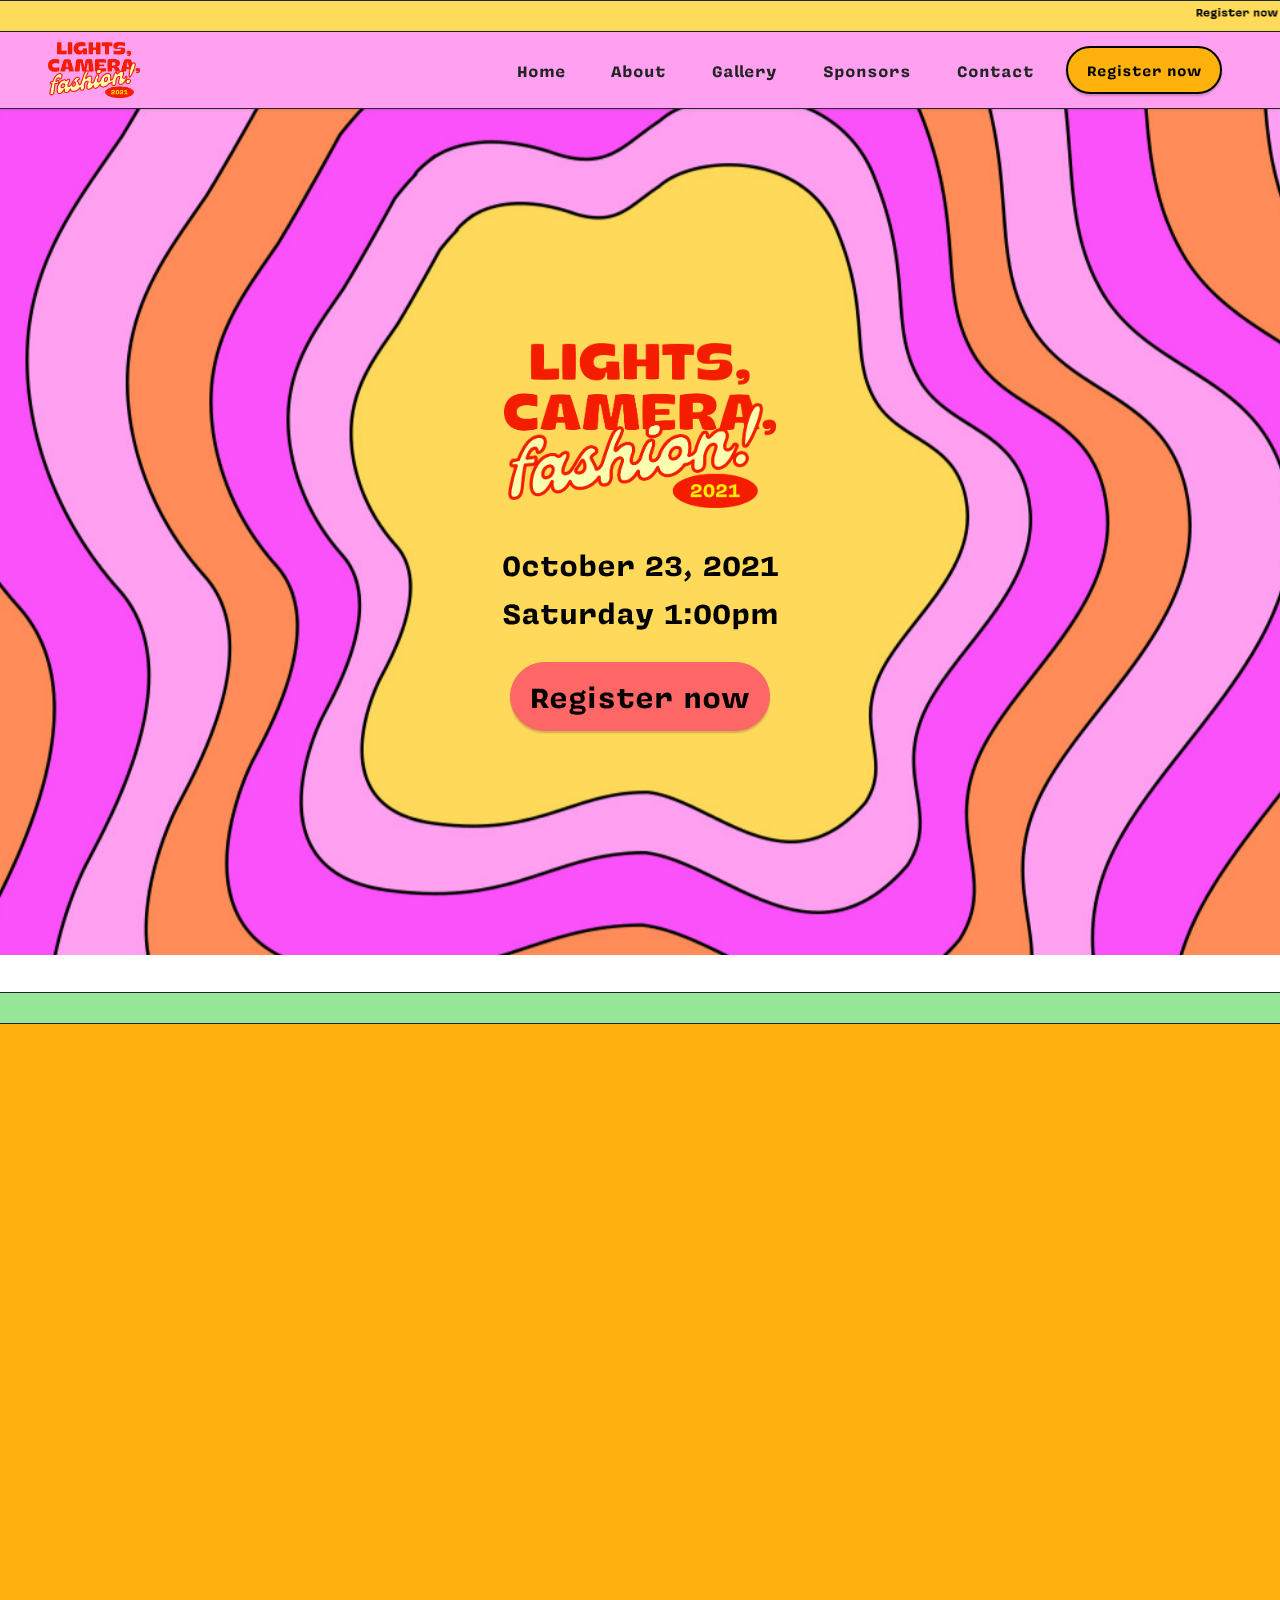
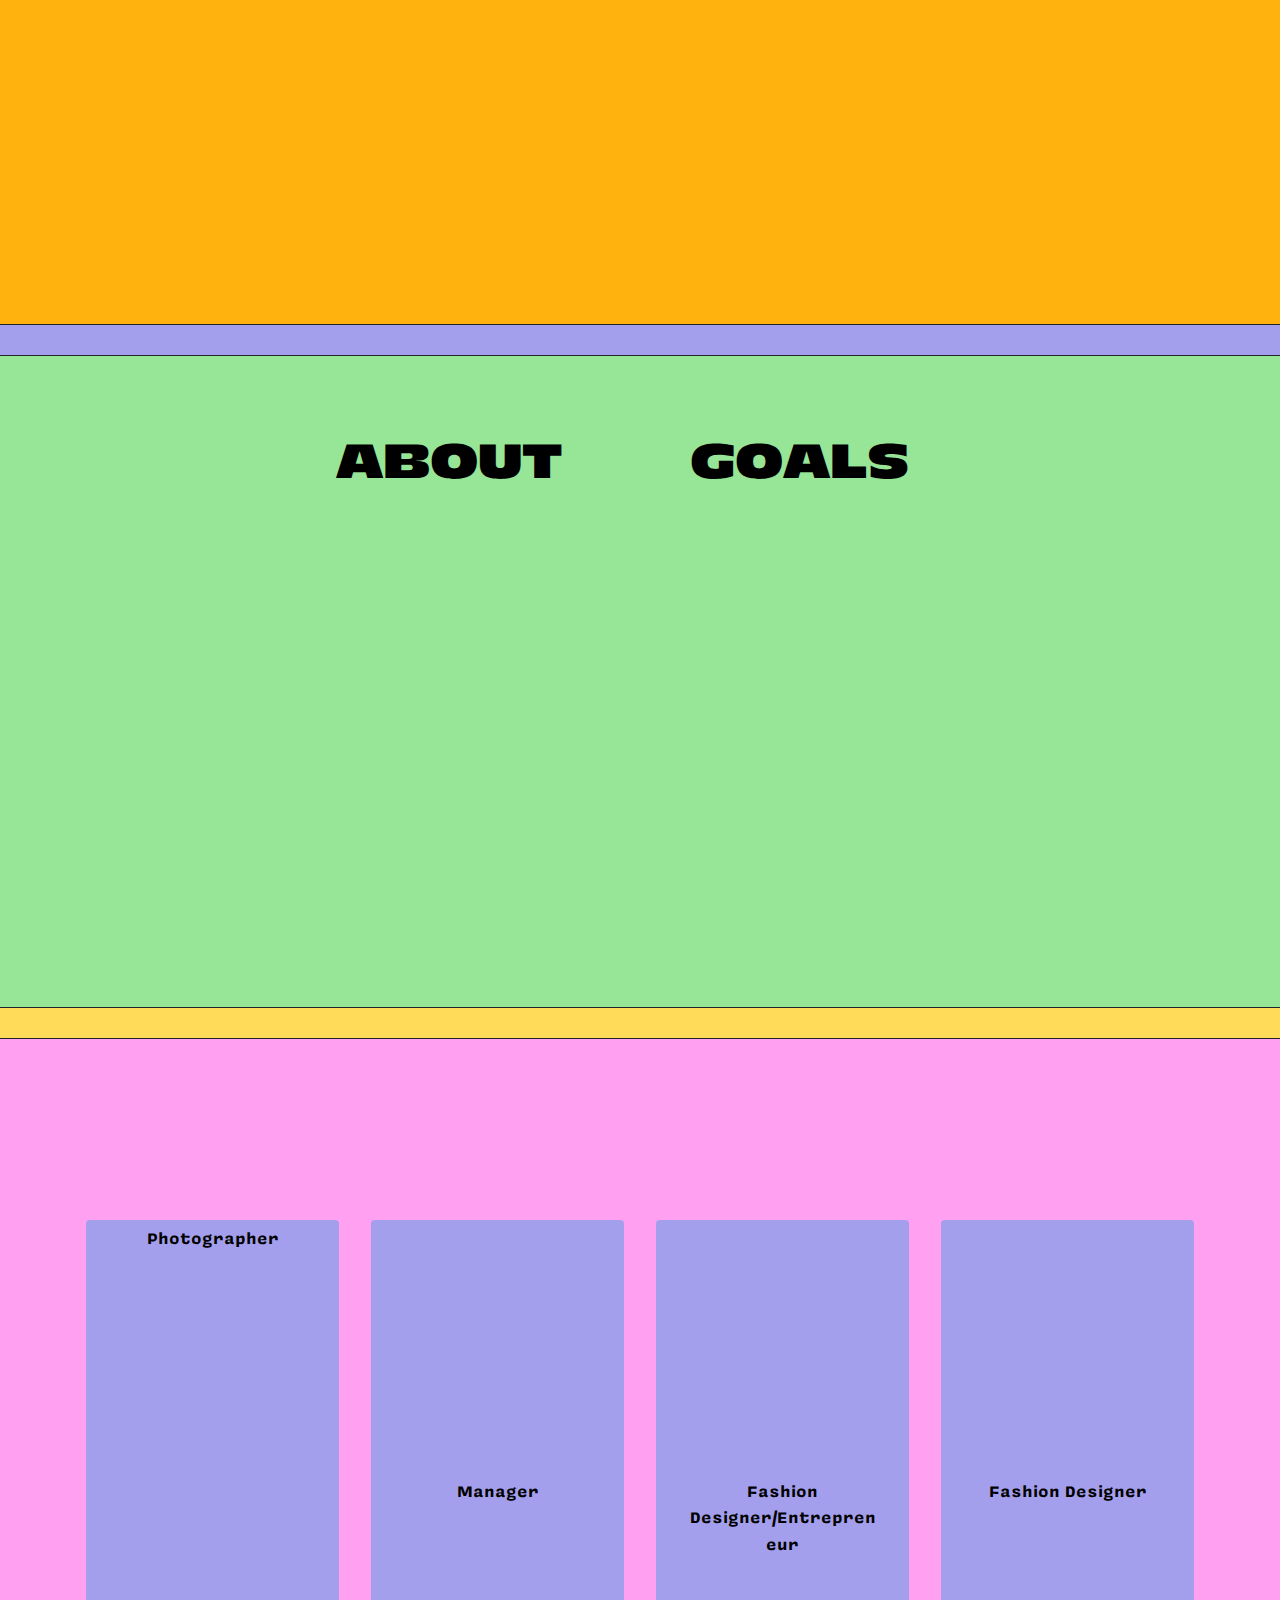
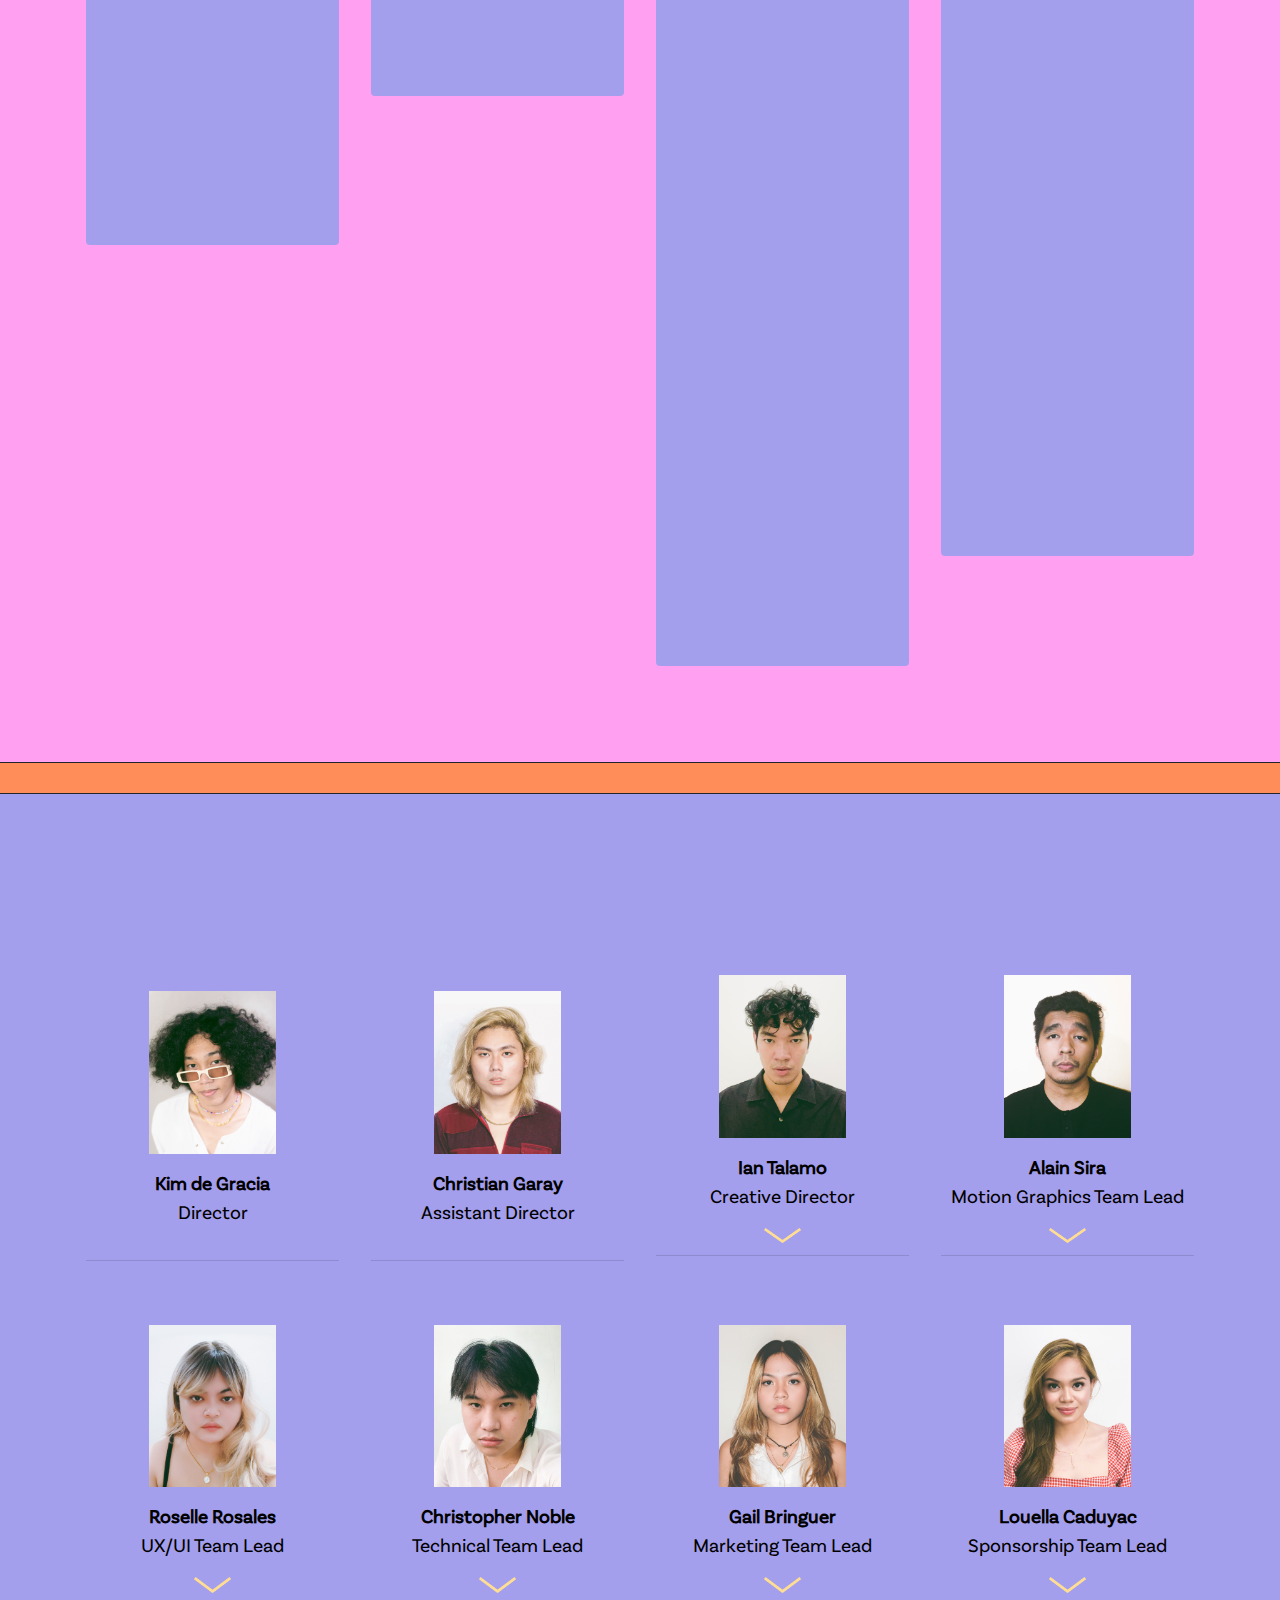
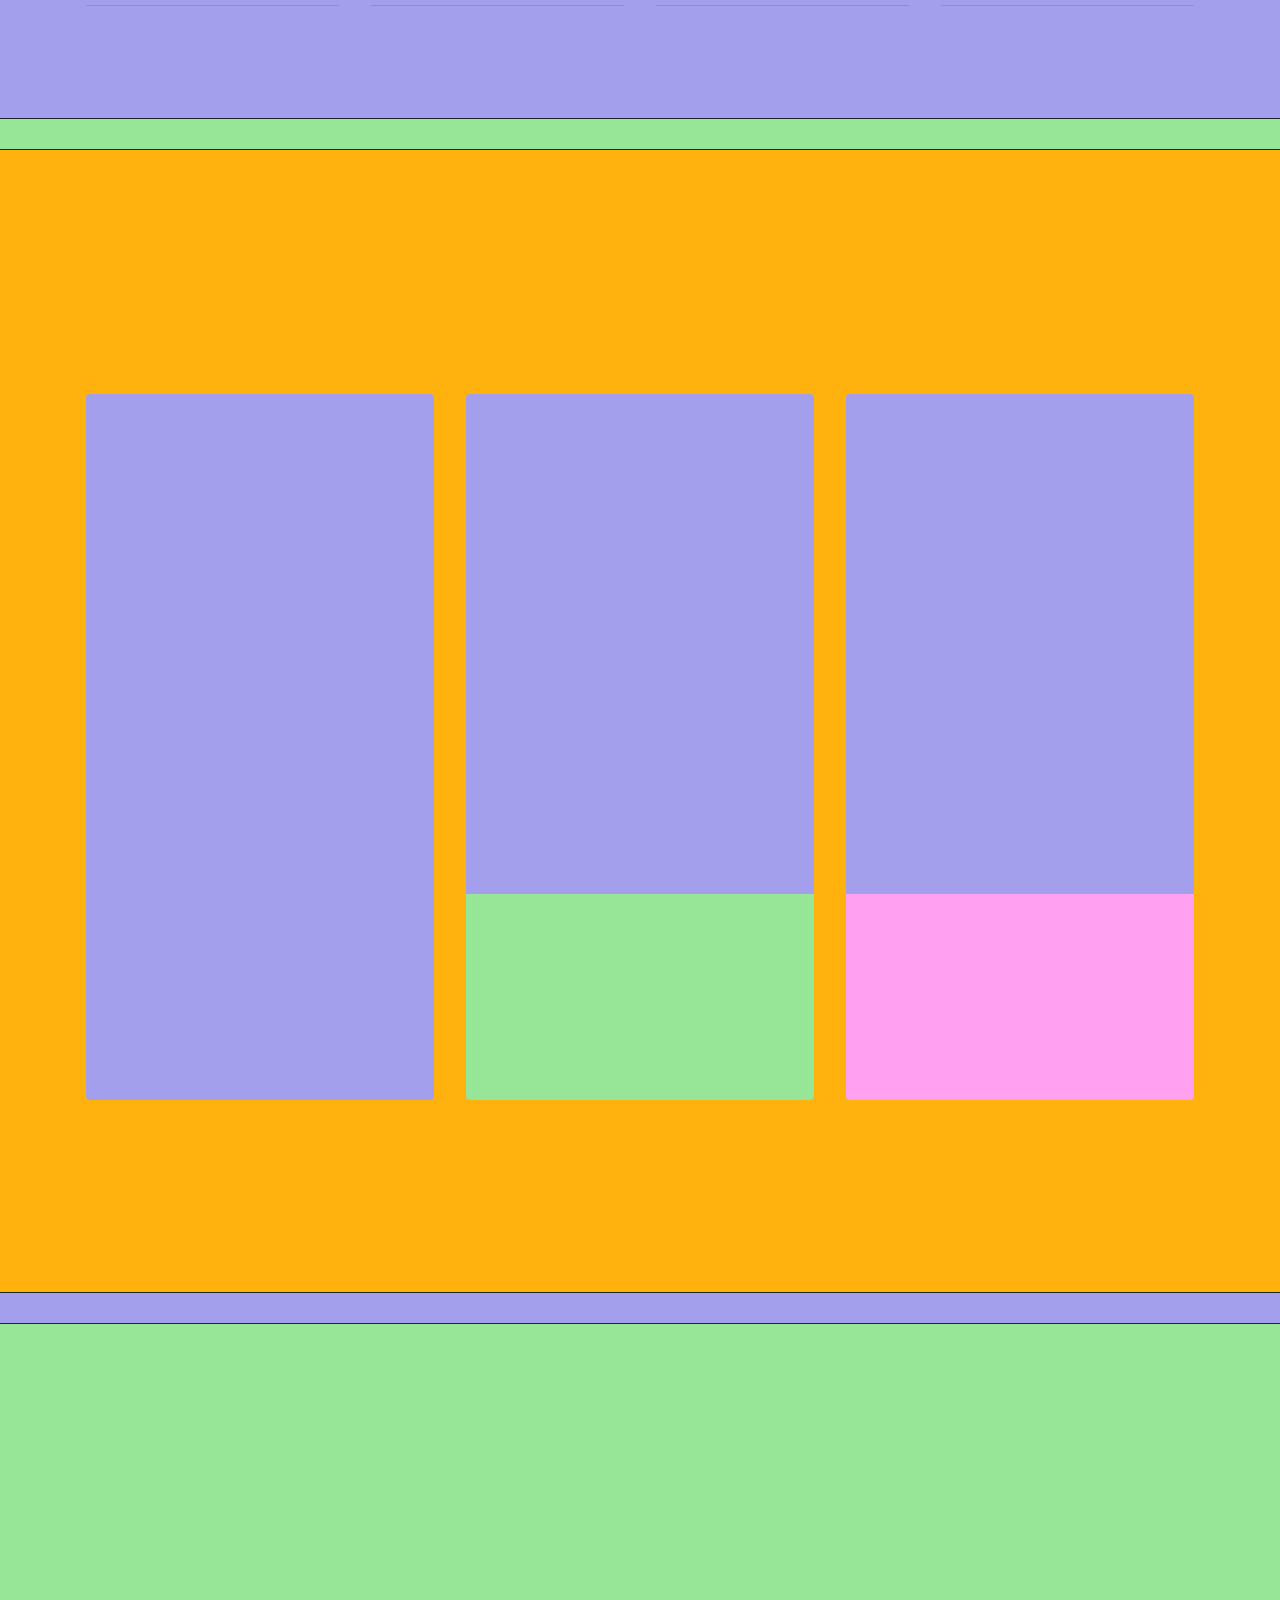
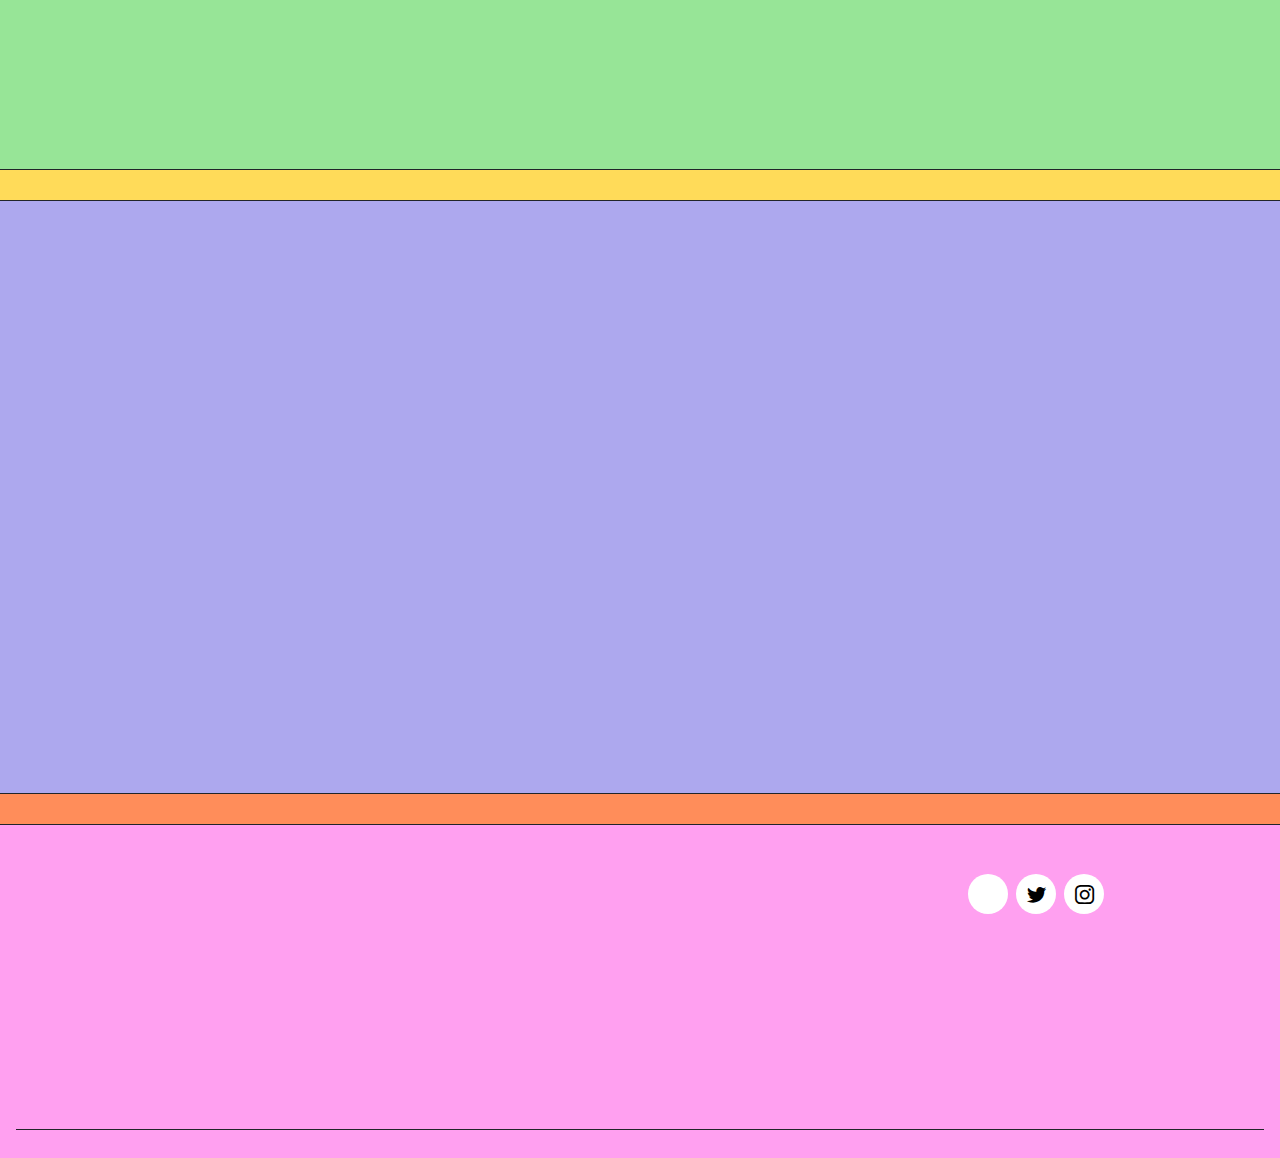
==== commit dd328940: "Re-added the removed sponsor logo" ====
--- a/index.html
+++ b/index.html
@@ -702,16 +702,20 @@
         </div>
         <div class="row d-flex align-items-center mt-4 justify-content-center">
 
-            <div class="col-md-4 col-sm-6 card">
+            <div class="col-md-2 col-sm-6 card">
                 <img src="assets/images/hayahay.png" alt="">
             </div>
-            <div class="col-md-4 col-sm-6 card">
+            <div class="col-md-2 col-sm-6 card">
                 <img src="assets/images/spacemunchies.png" alt="">
             </div>
-            <div class="col-md-4 col-sm-6 card">
+            <div class="col-md-2 col-sm-6 card">
+                <img src="assets/images/zjn.png" alt="">
+            </div>
+            <div class="col-md-2 col-sm-6 card">
                 <img src="assets/images/djunks.png" alt="">
             </div>
-            <div class="col-md-4 col-sm-6 card">
+
+            <div class="col-md-2 col-sm-6 card">
                 <img src="assets/images/cidebears.png" alt="">
             </div>
 
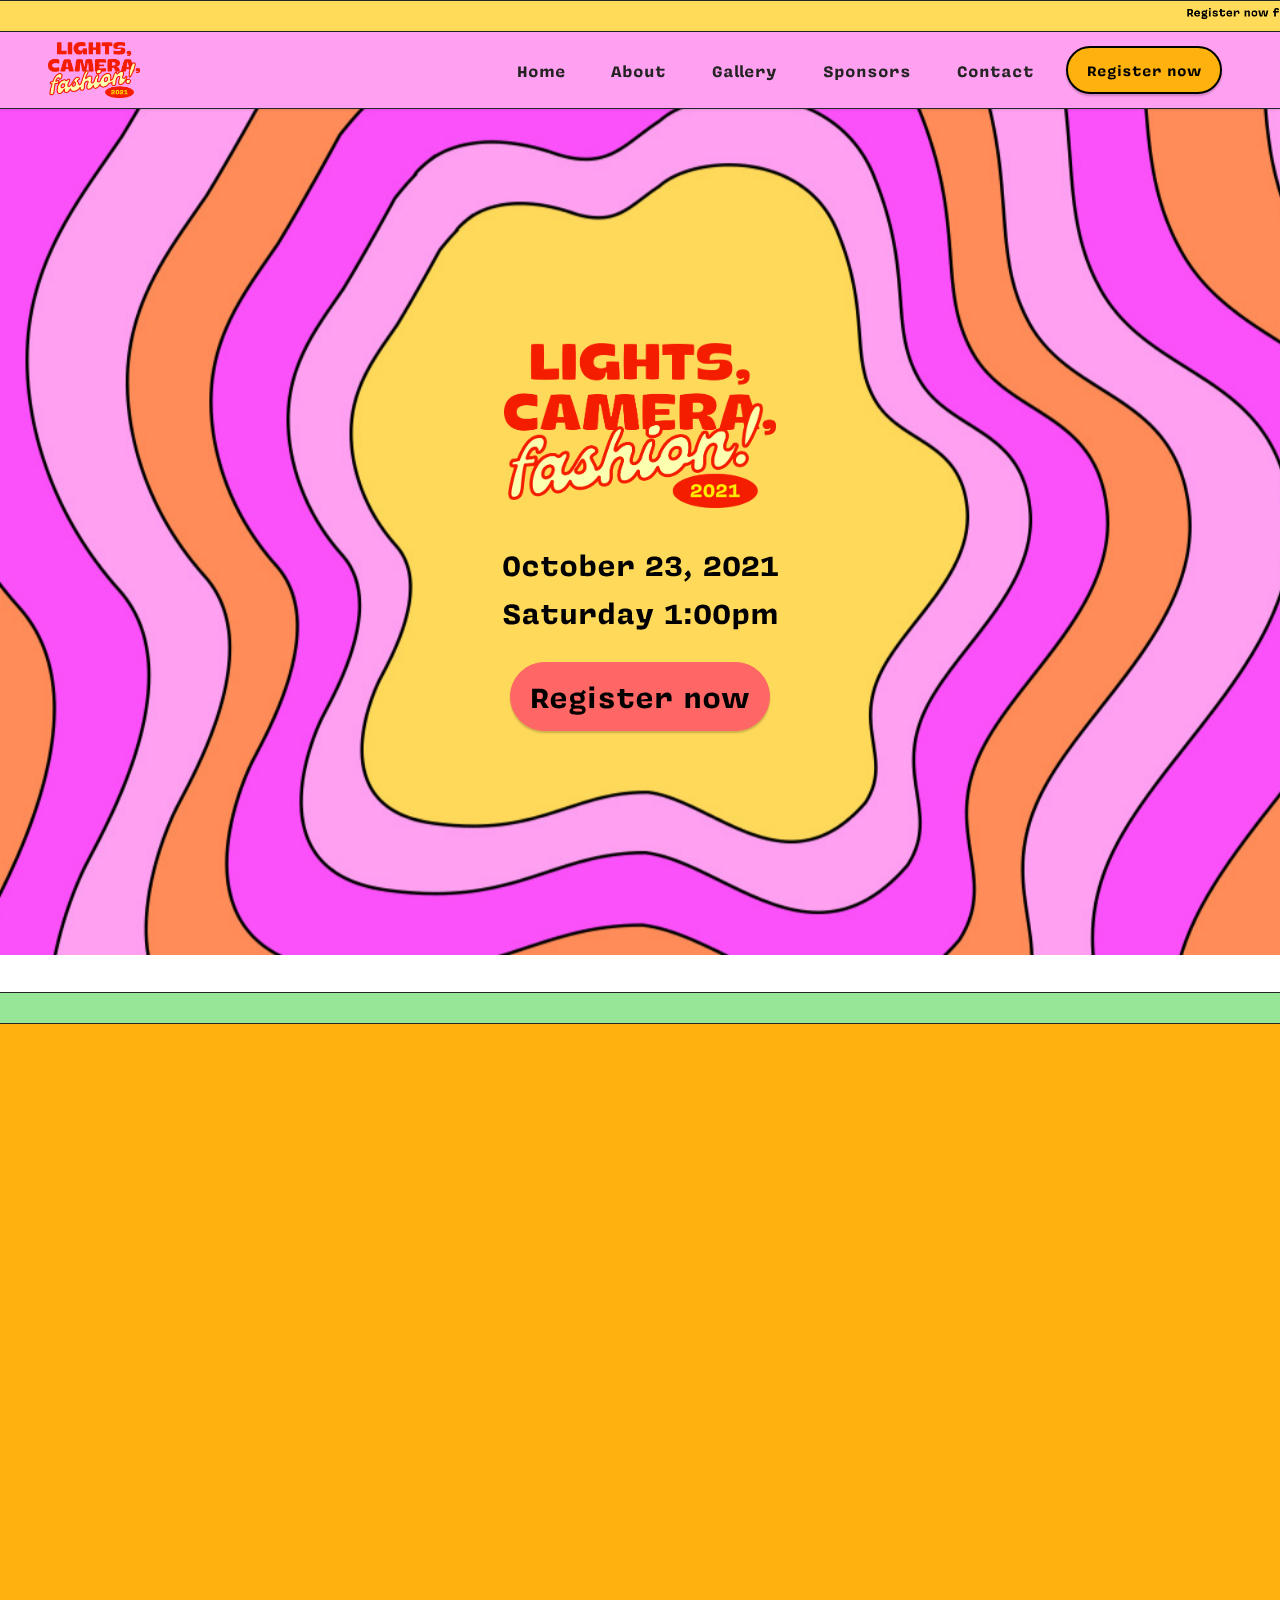
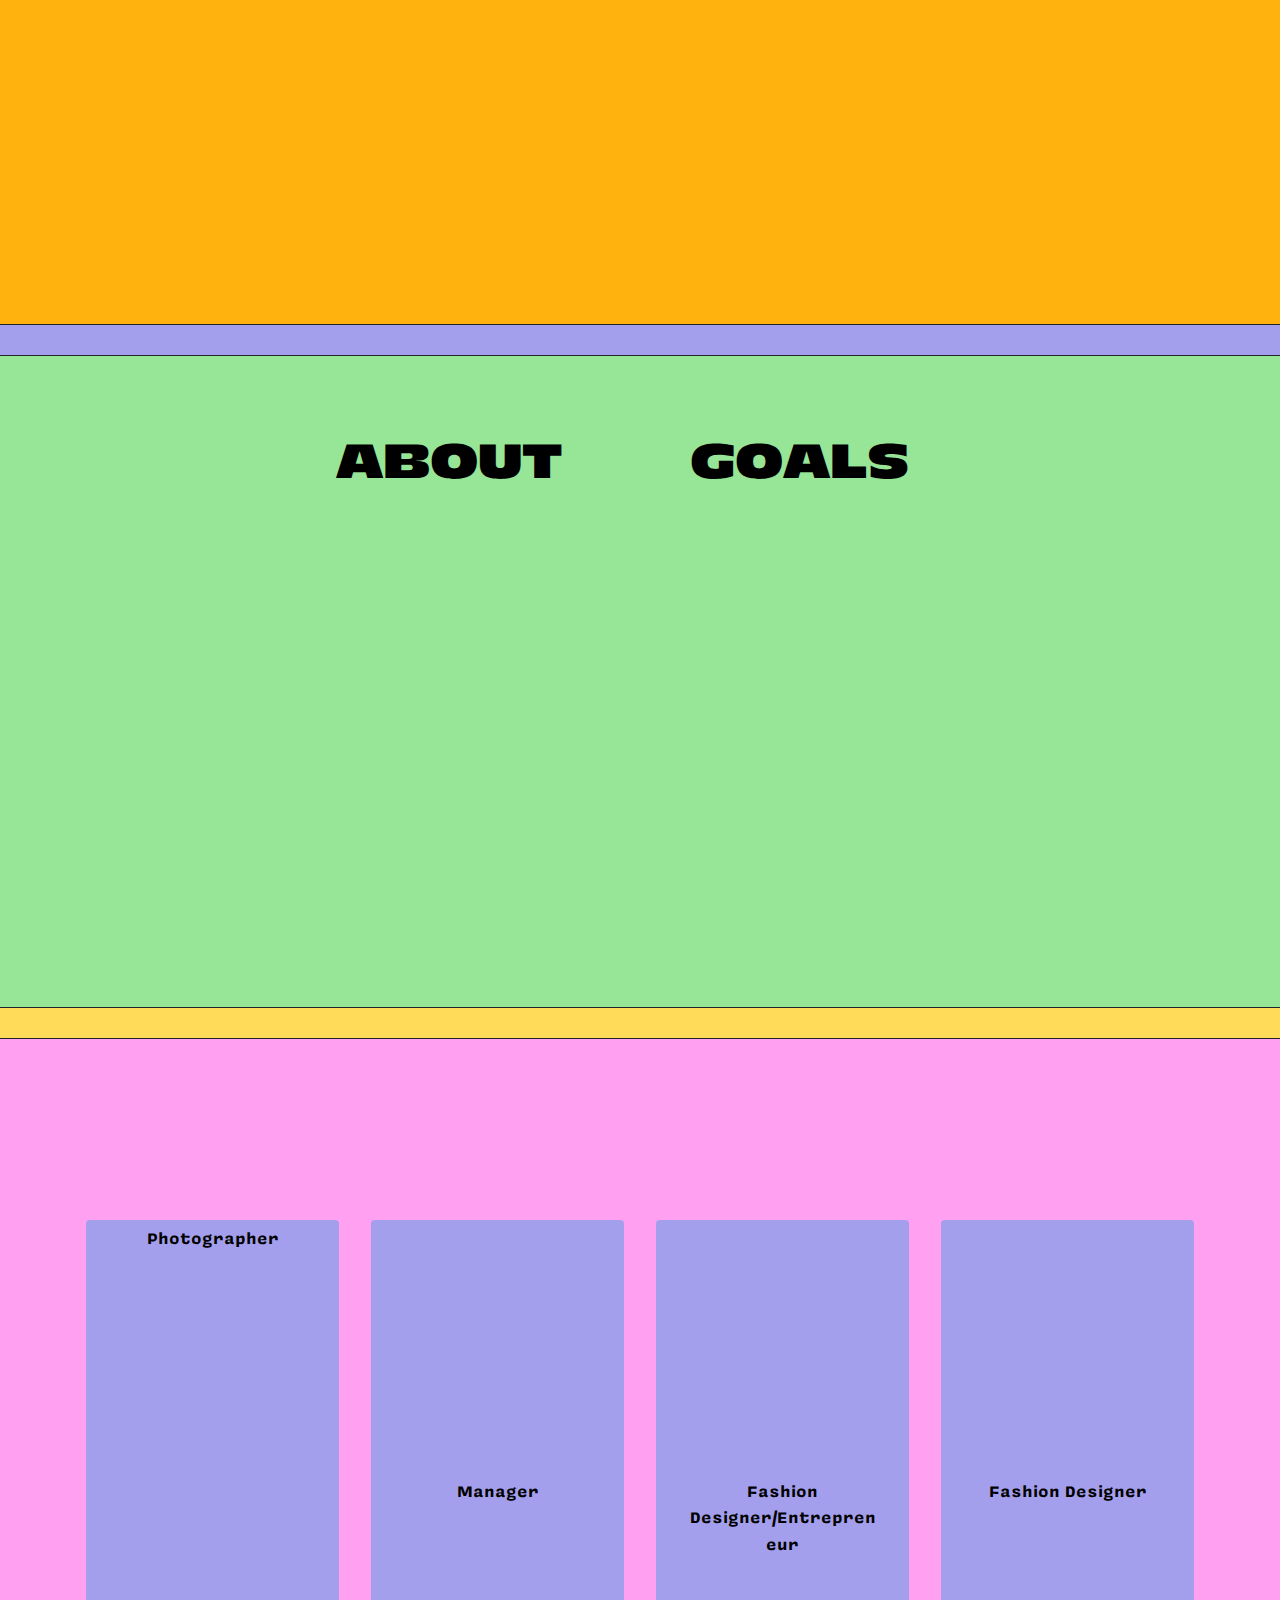
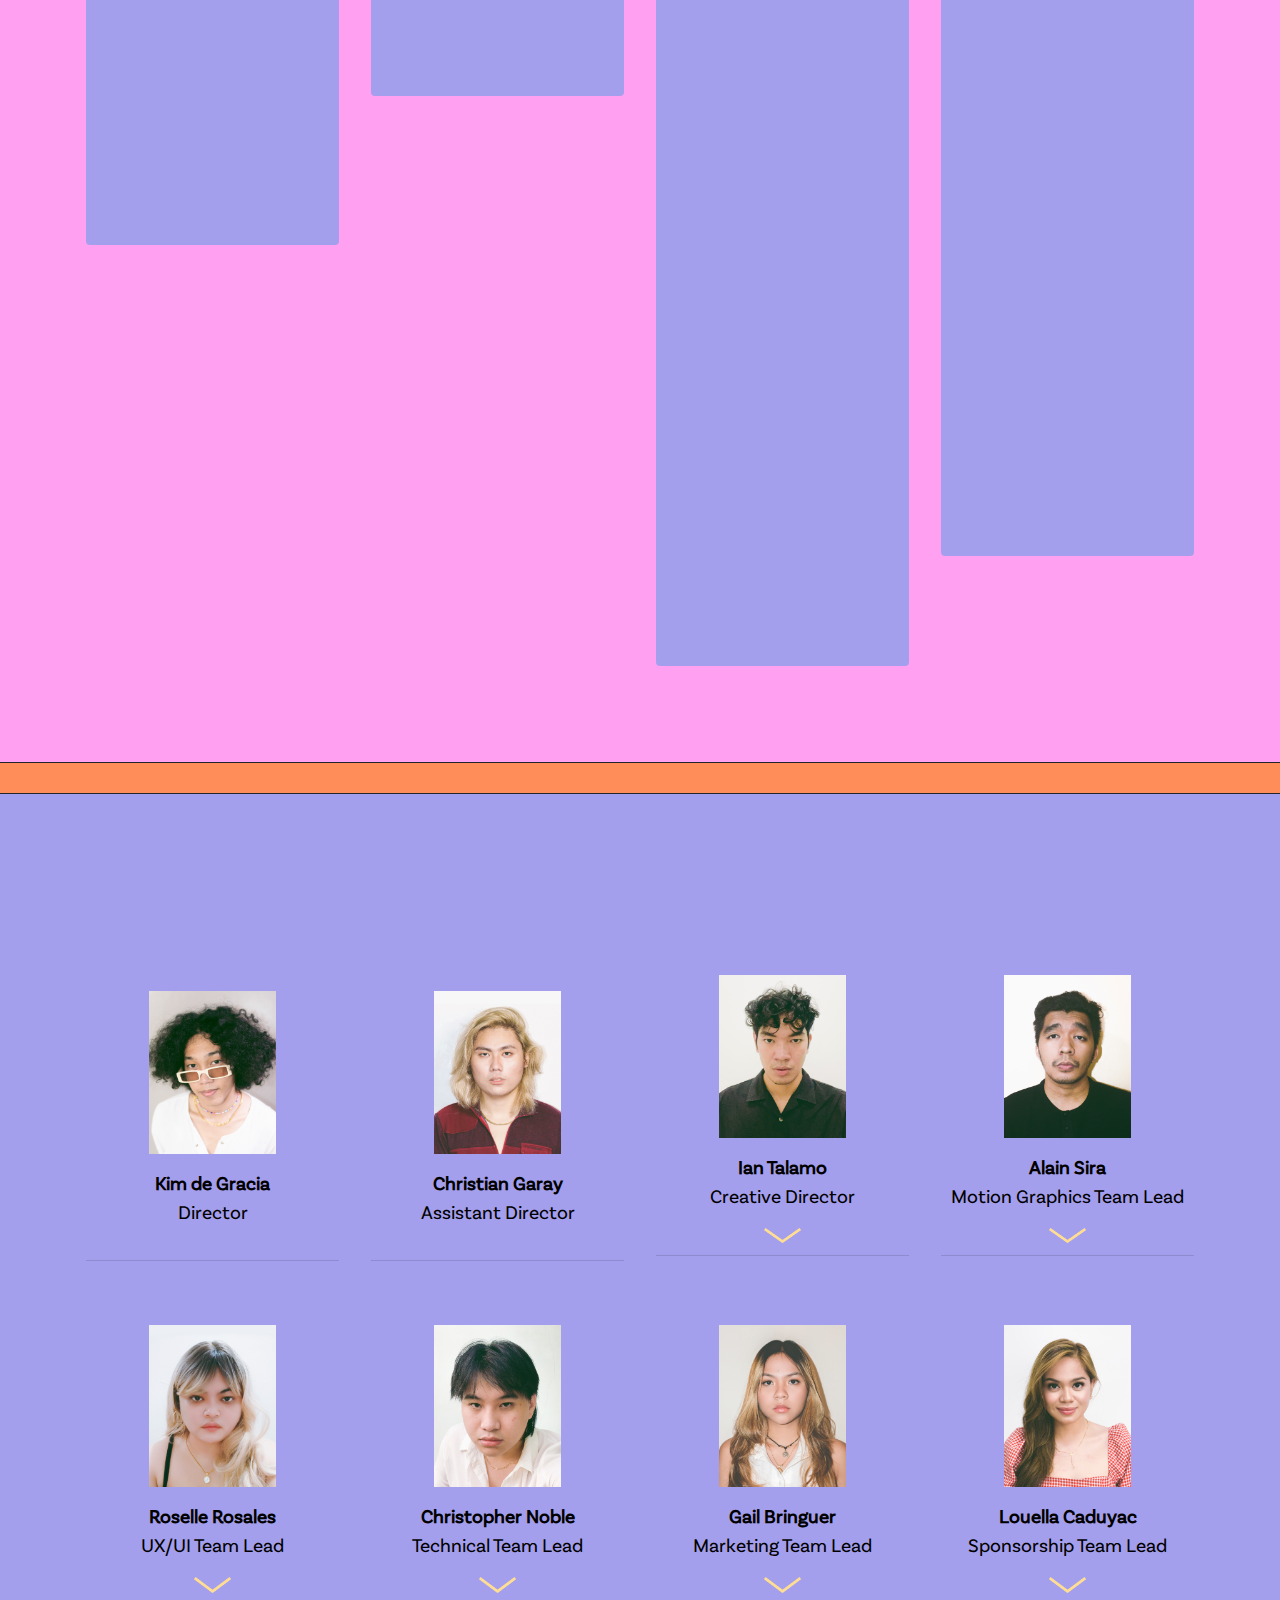
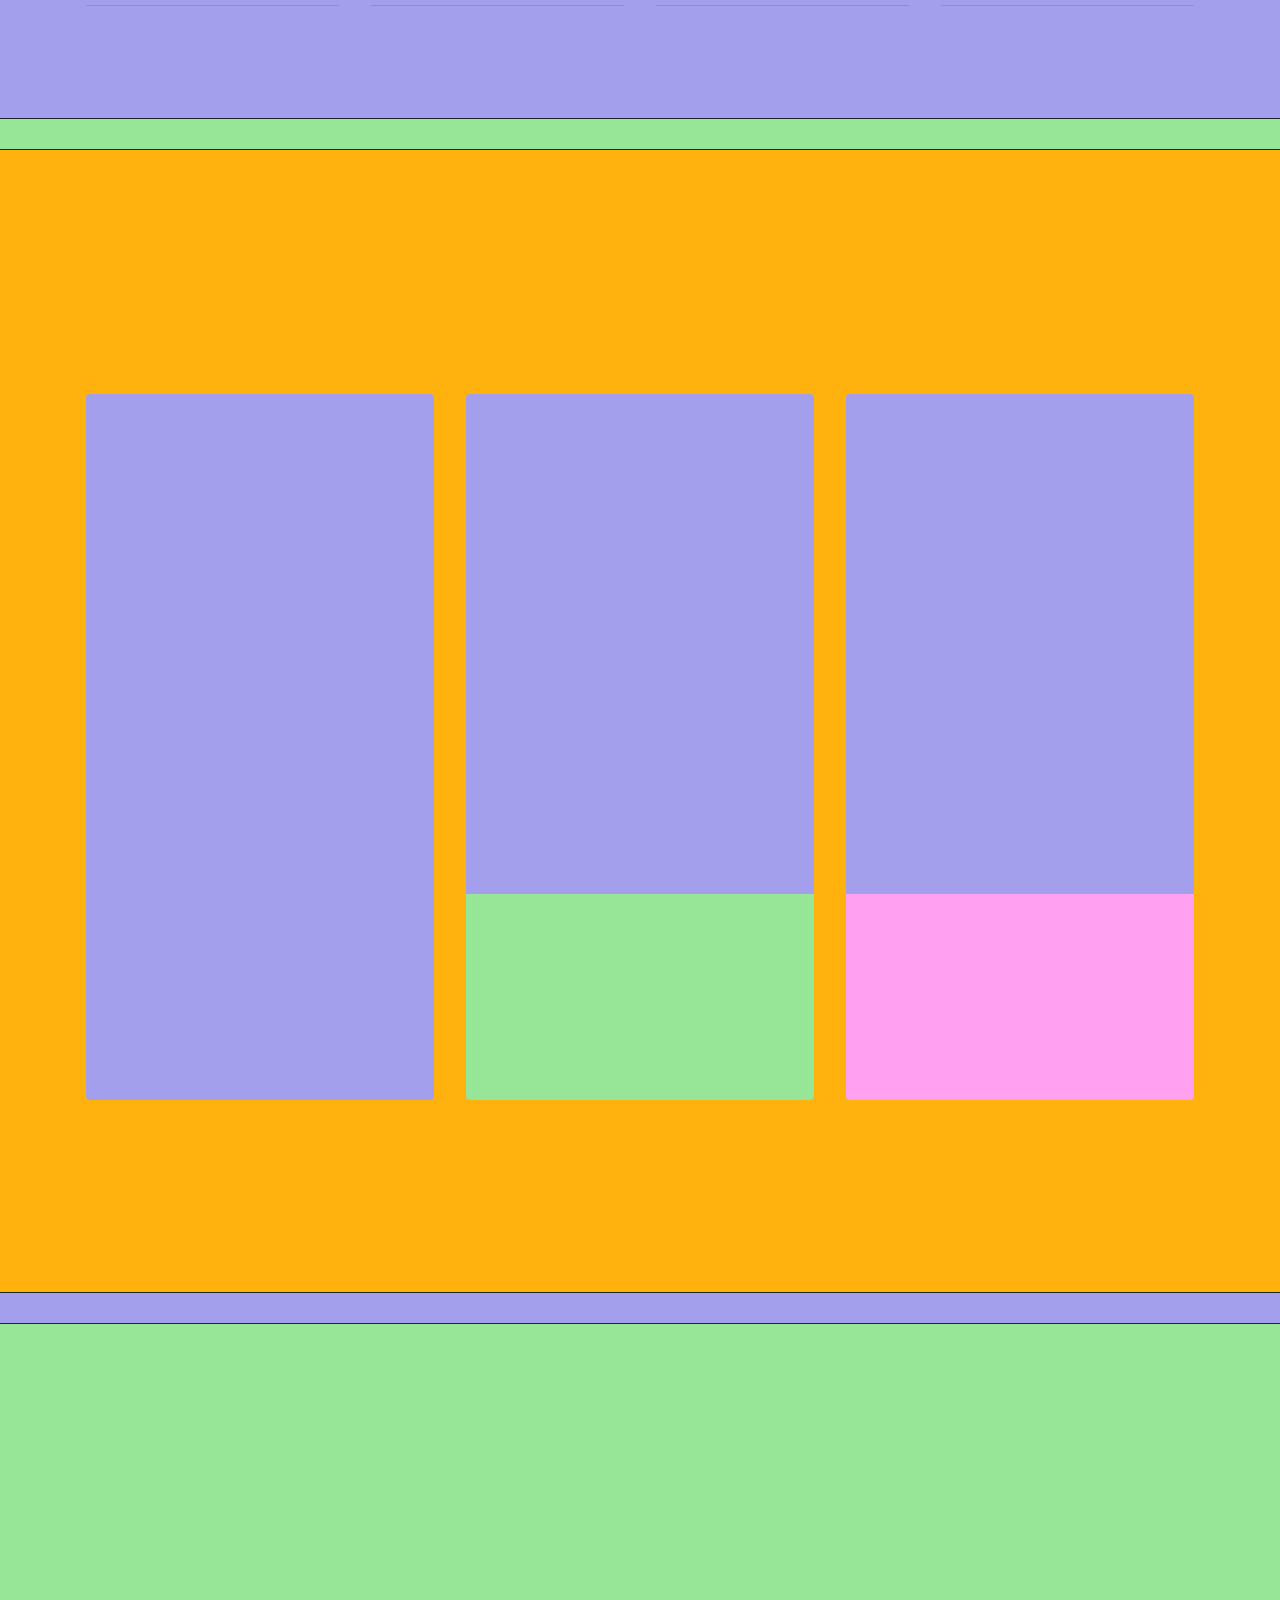
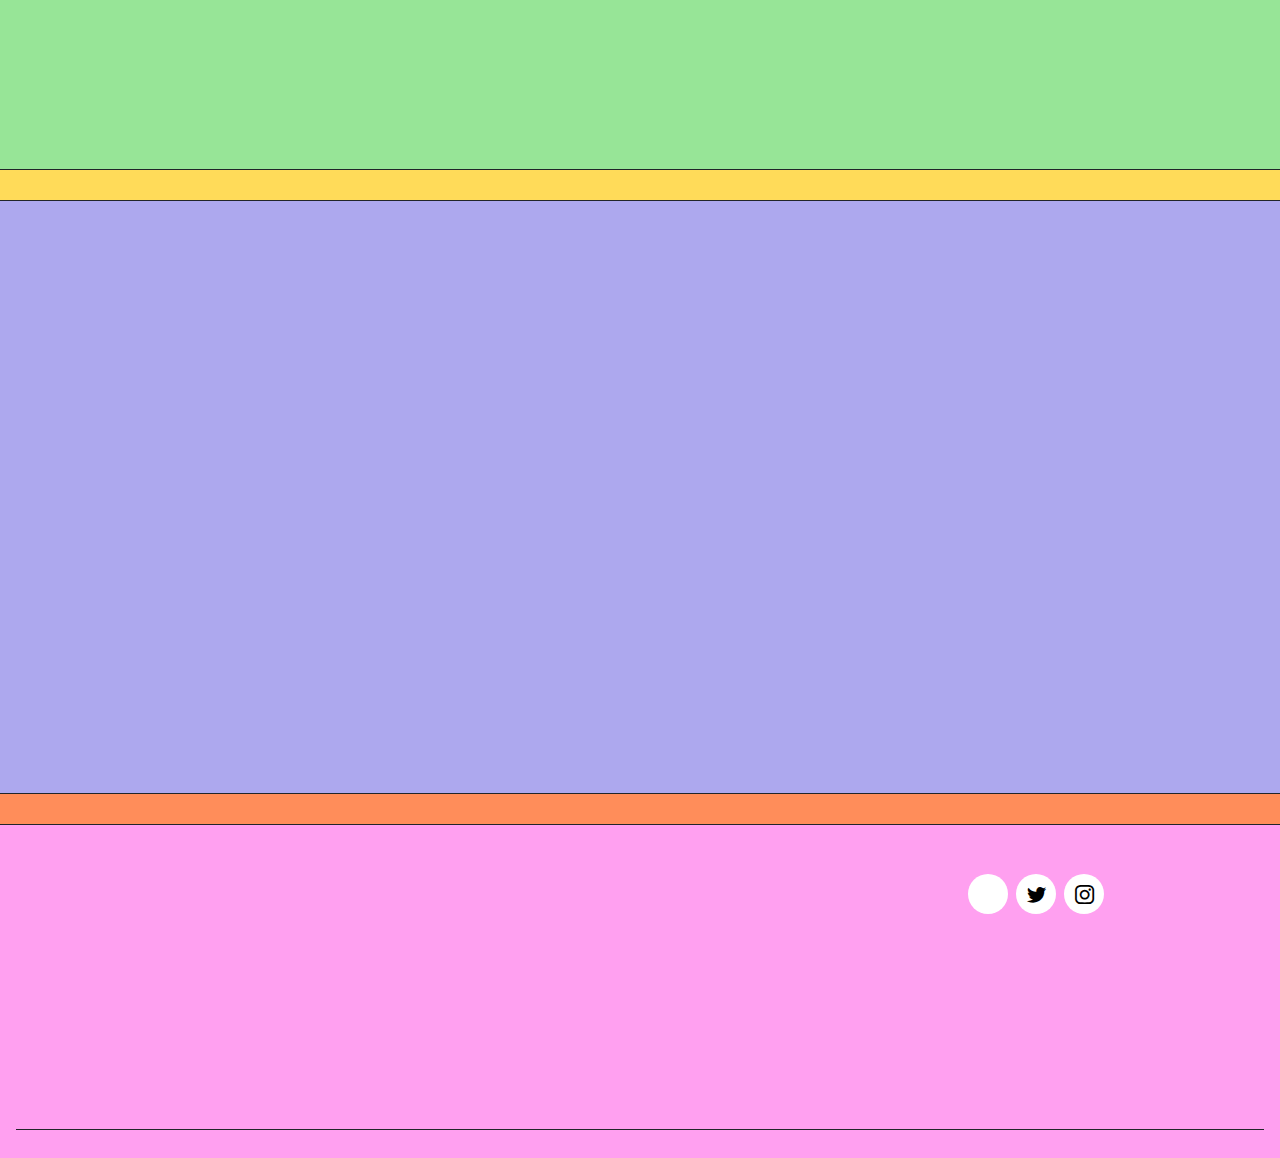
==== commit 46374519: "Update sponsor columns responsive" ====
--- a/index.html
+++ b/index.html
@@ -702,20 +702,20 @@
         </div>
         <div class="row d-flex align-items-center mt-4 justify-content-center">
 
-            <div class="col-md-2 col-sm-6 card">
+            <div class="col-md-2 col-sm-4 card">
                 <img src="assets/images/hayahay.png" alt="">
             </div>
-            <div class="col-md-2 col-sm-6 card">
+            <div class="col-md-2 col-sm-4 card">
                 <img src="assets/images/spacemunchies.png" alt="">
             </div>
-            <div class="col-md-2 col-sm-6 card">
+            <div class="col-md-2 col-sm-4 card">
                 <img src="assets/images/zjn.png" alt="">
             </div>
-            <div class="col-md-2 col-sm-6 card">
+            <div class="col-md-2 col-sm-4 card">
                 <img src="assets/images/djunks.png" alt="">
             </div>
 
-            <div class="col-md-2 col-sm-6 card">
+            <div class="col-md-2 col-sm-4 card">
                 <img src="assets/images/cidebears.png" alt="">
             </div>
 
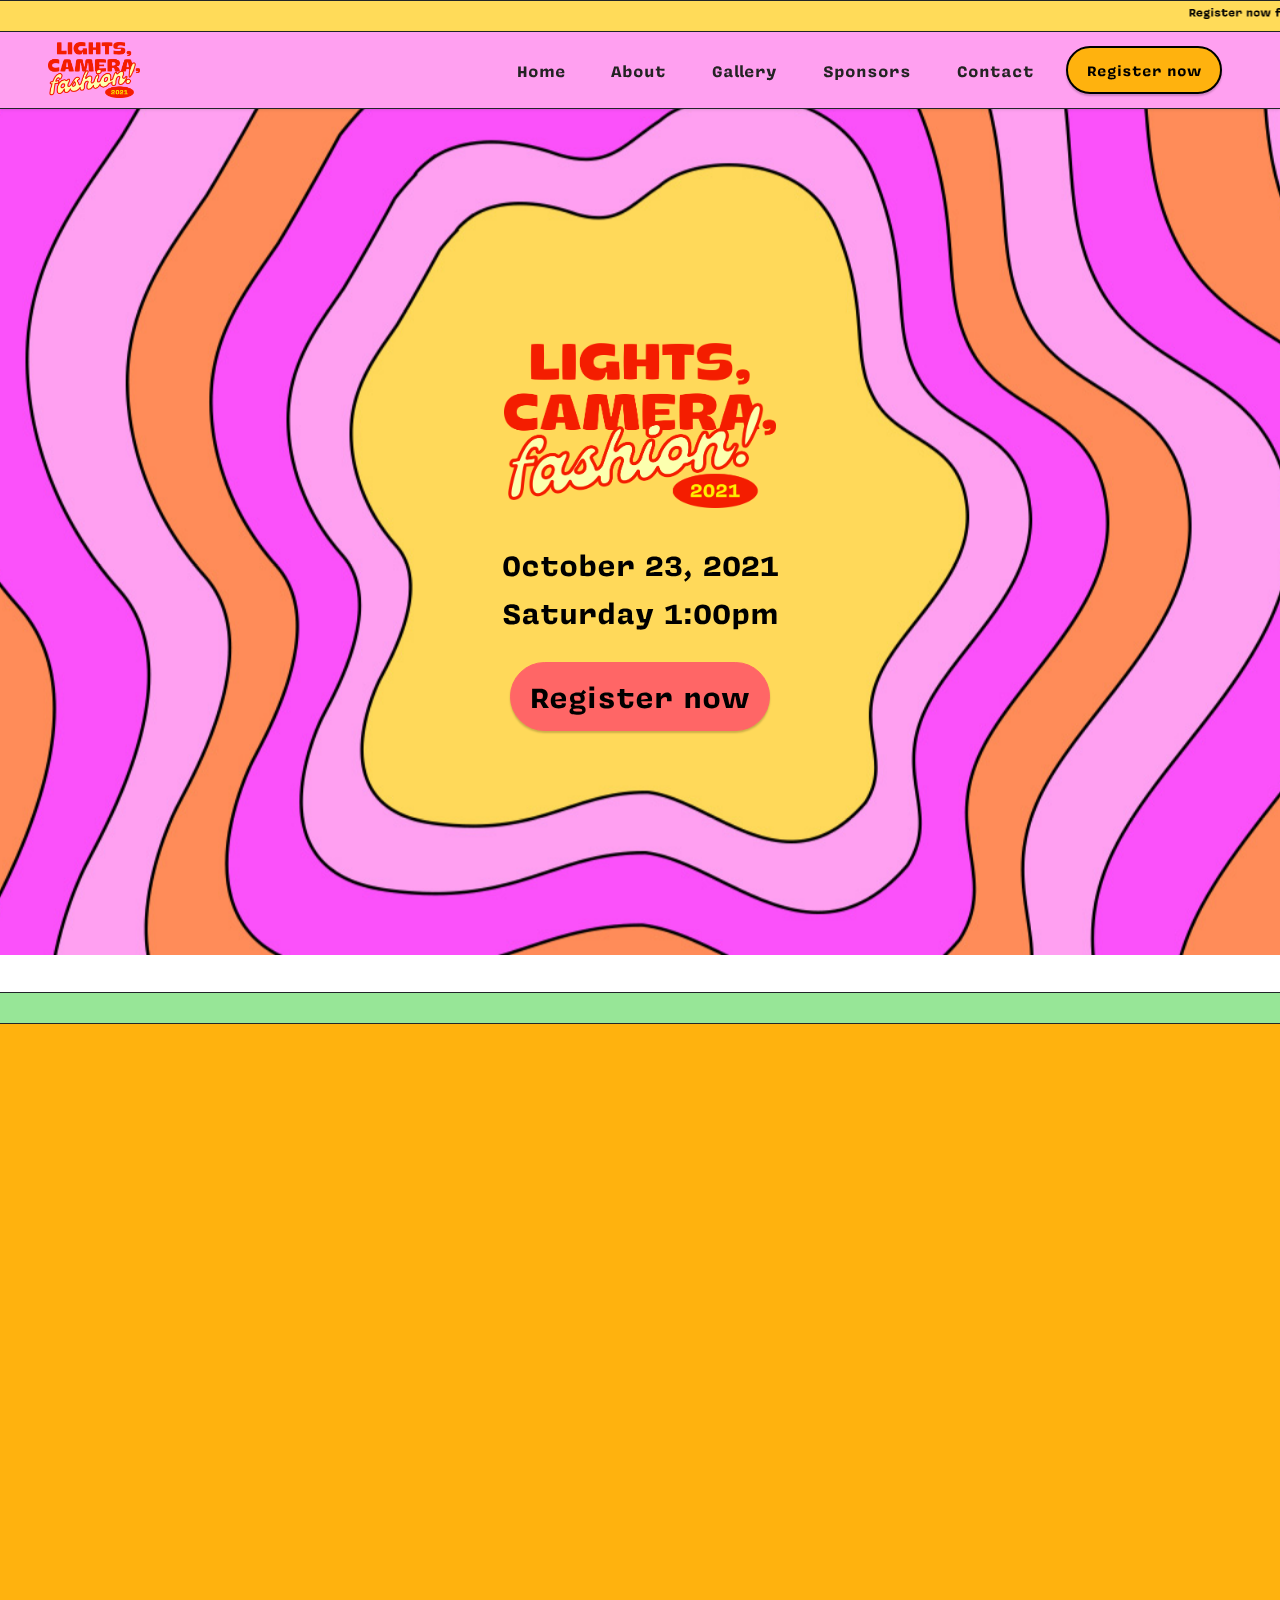
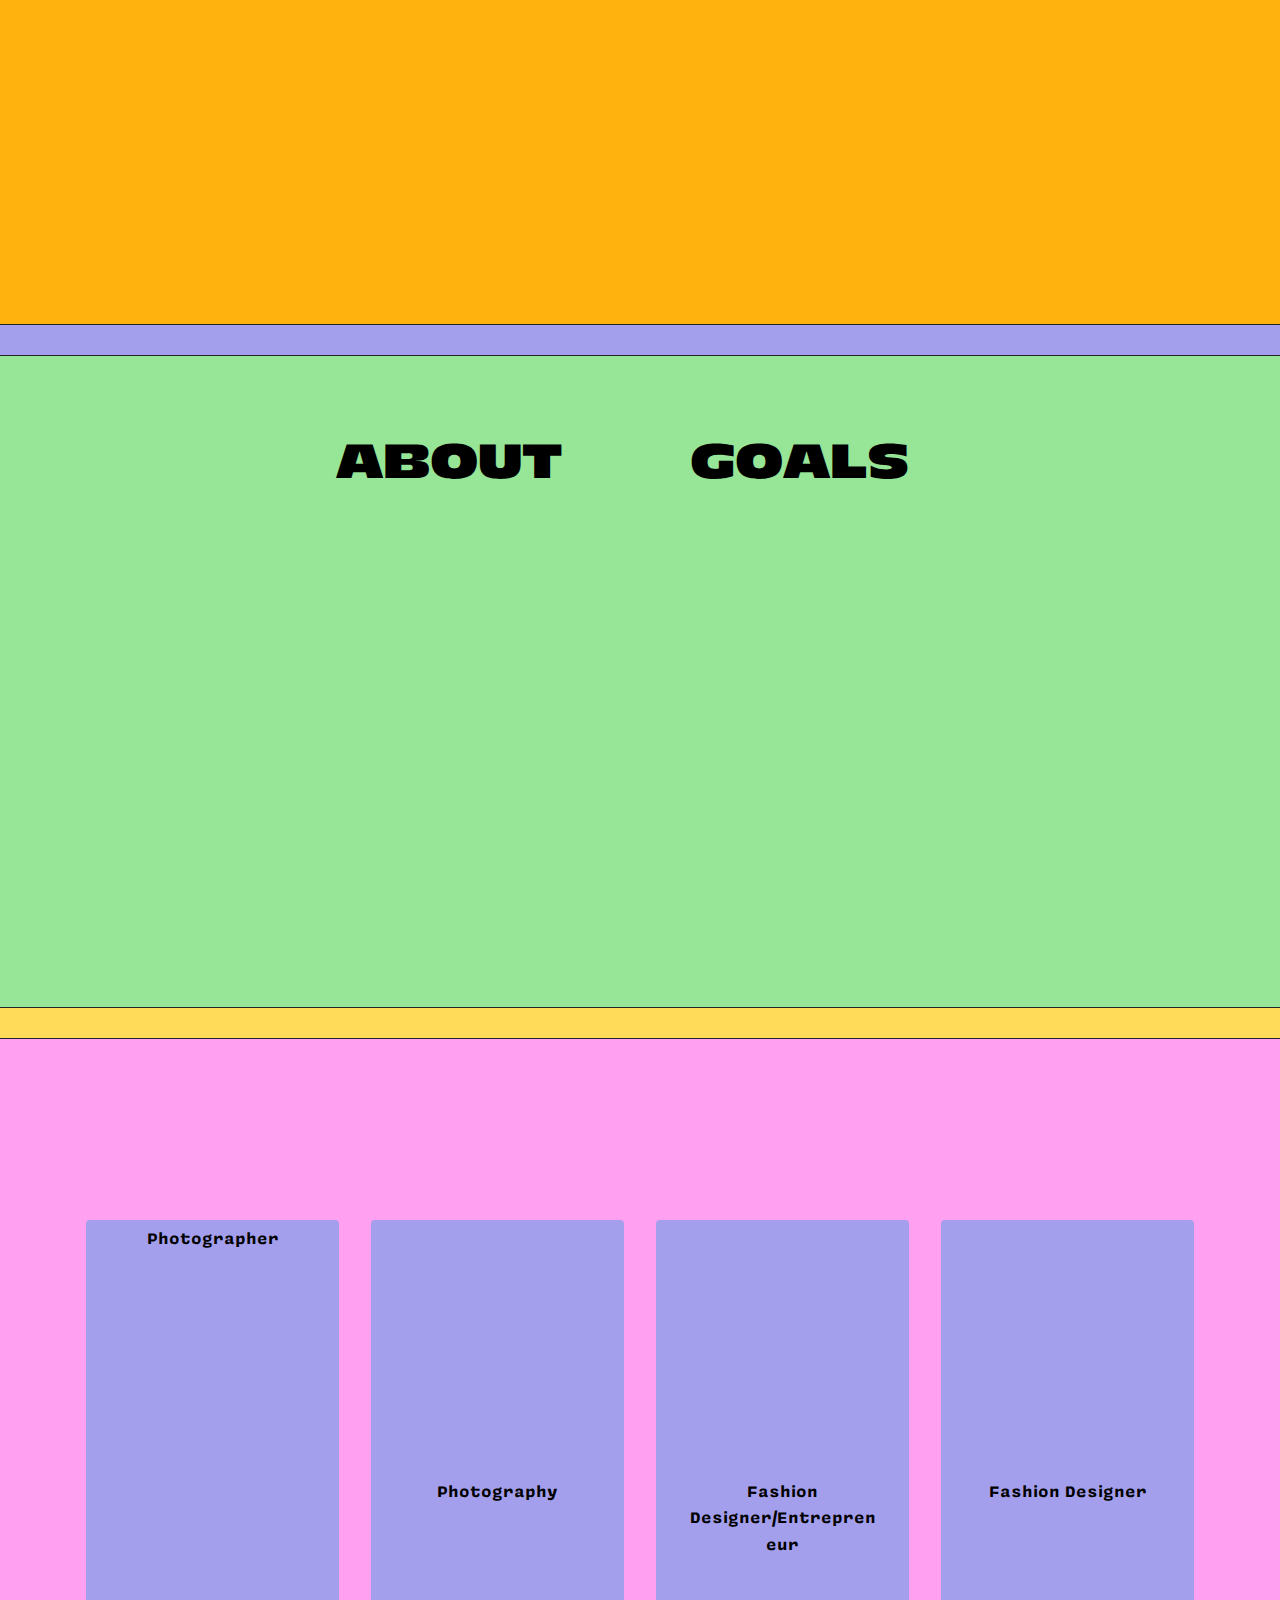
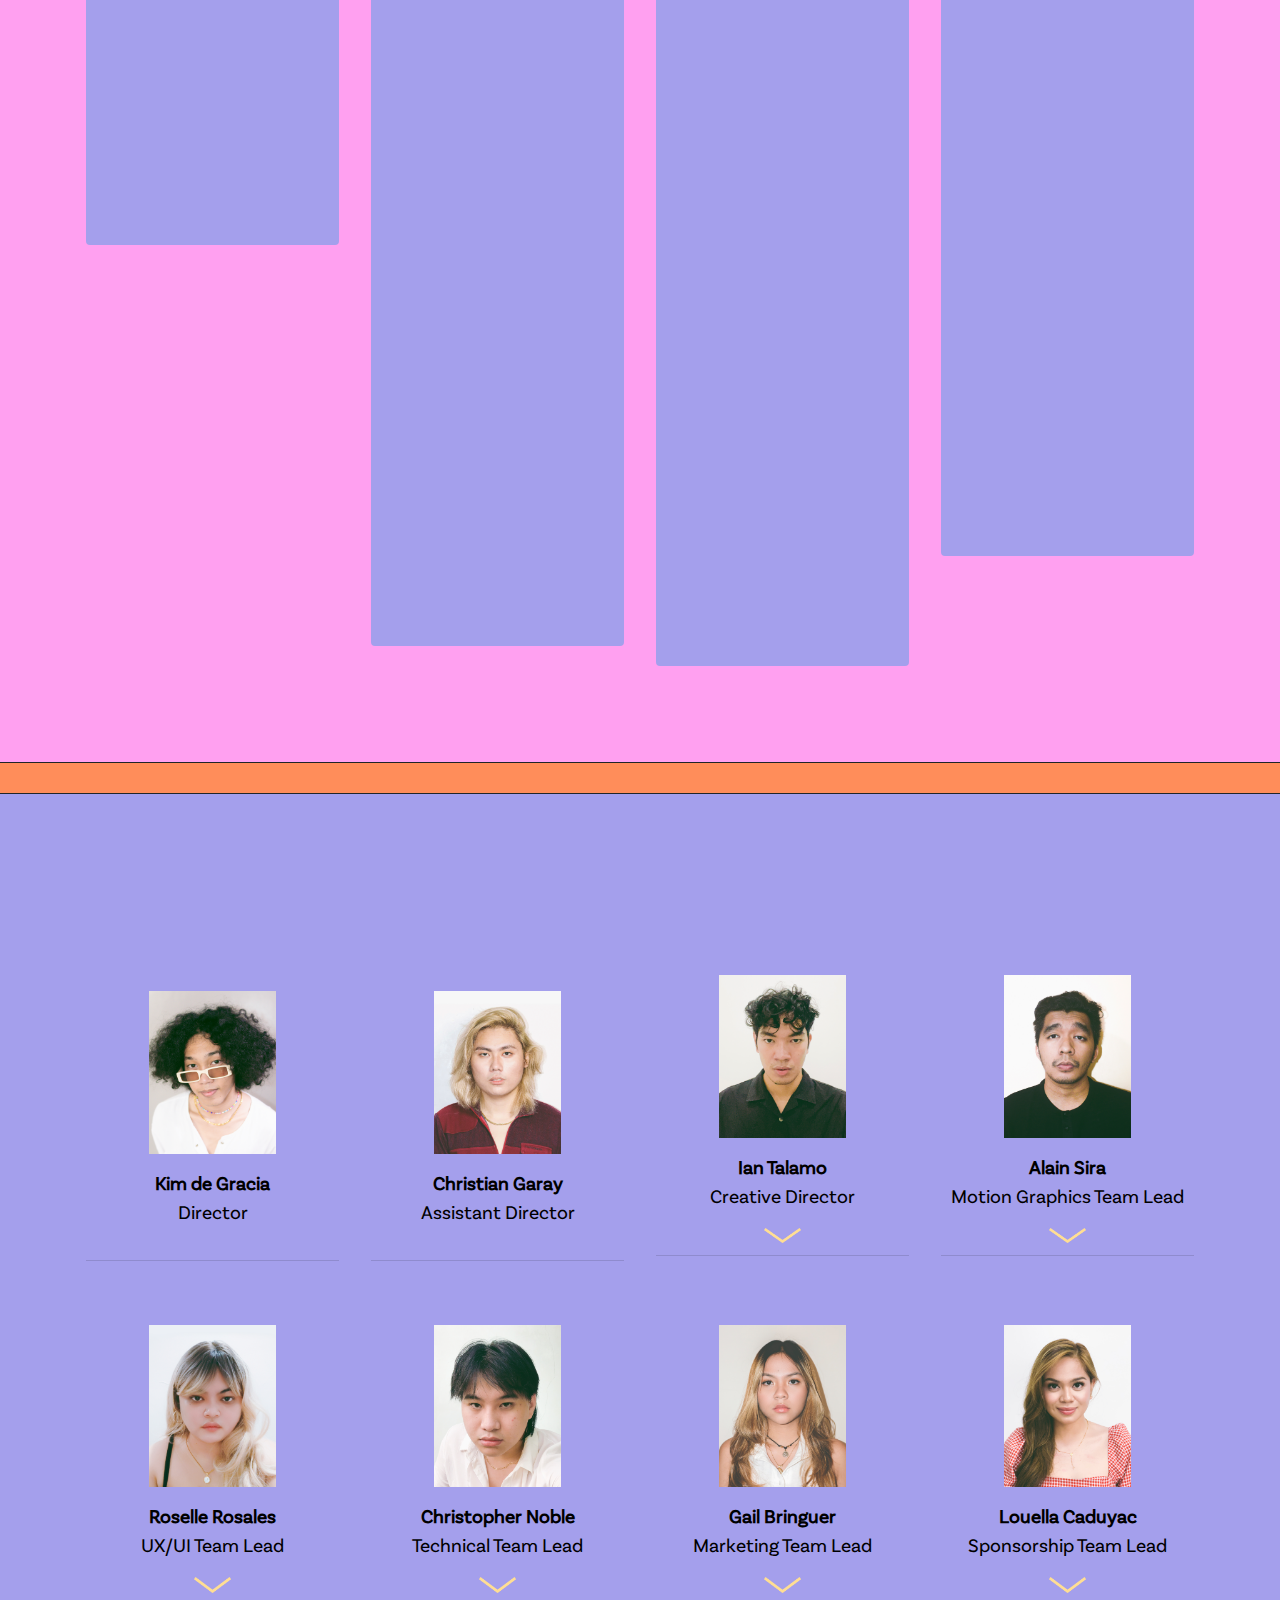
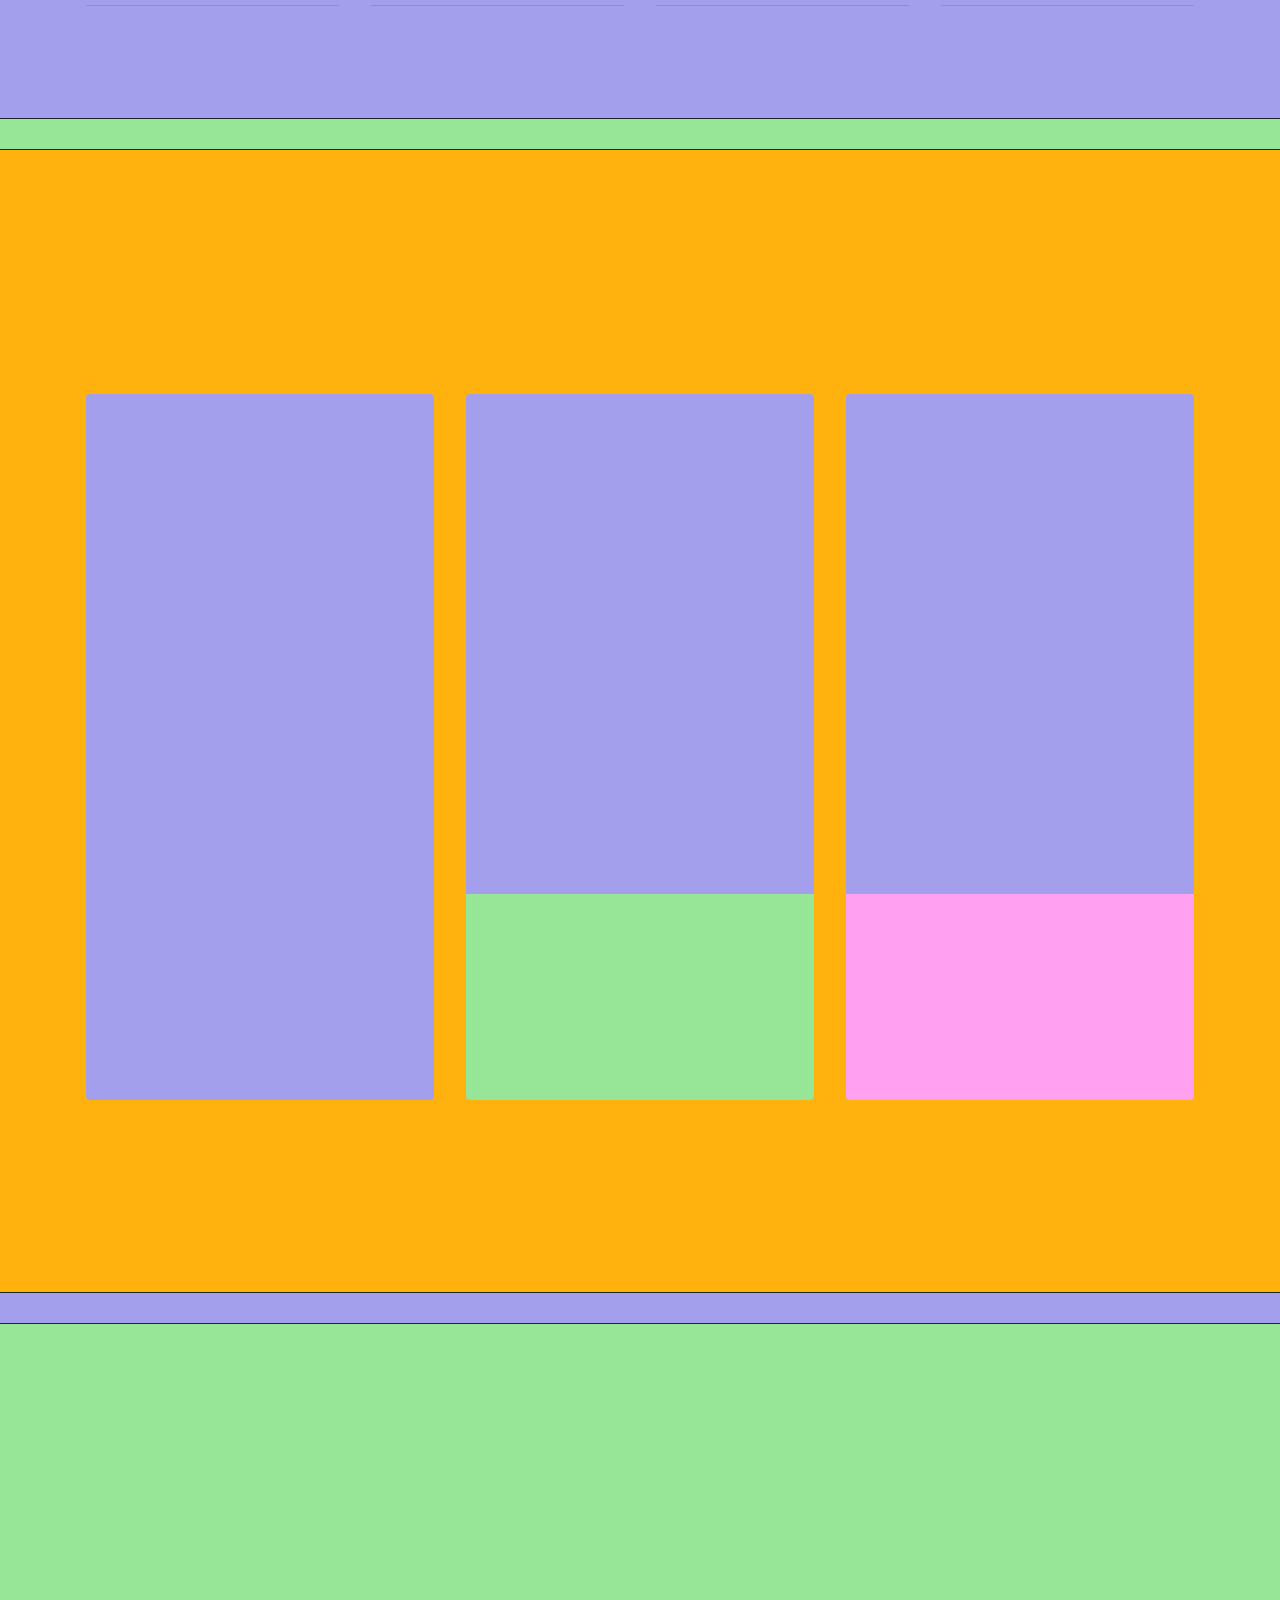
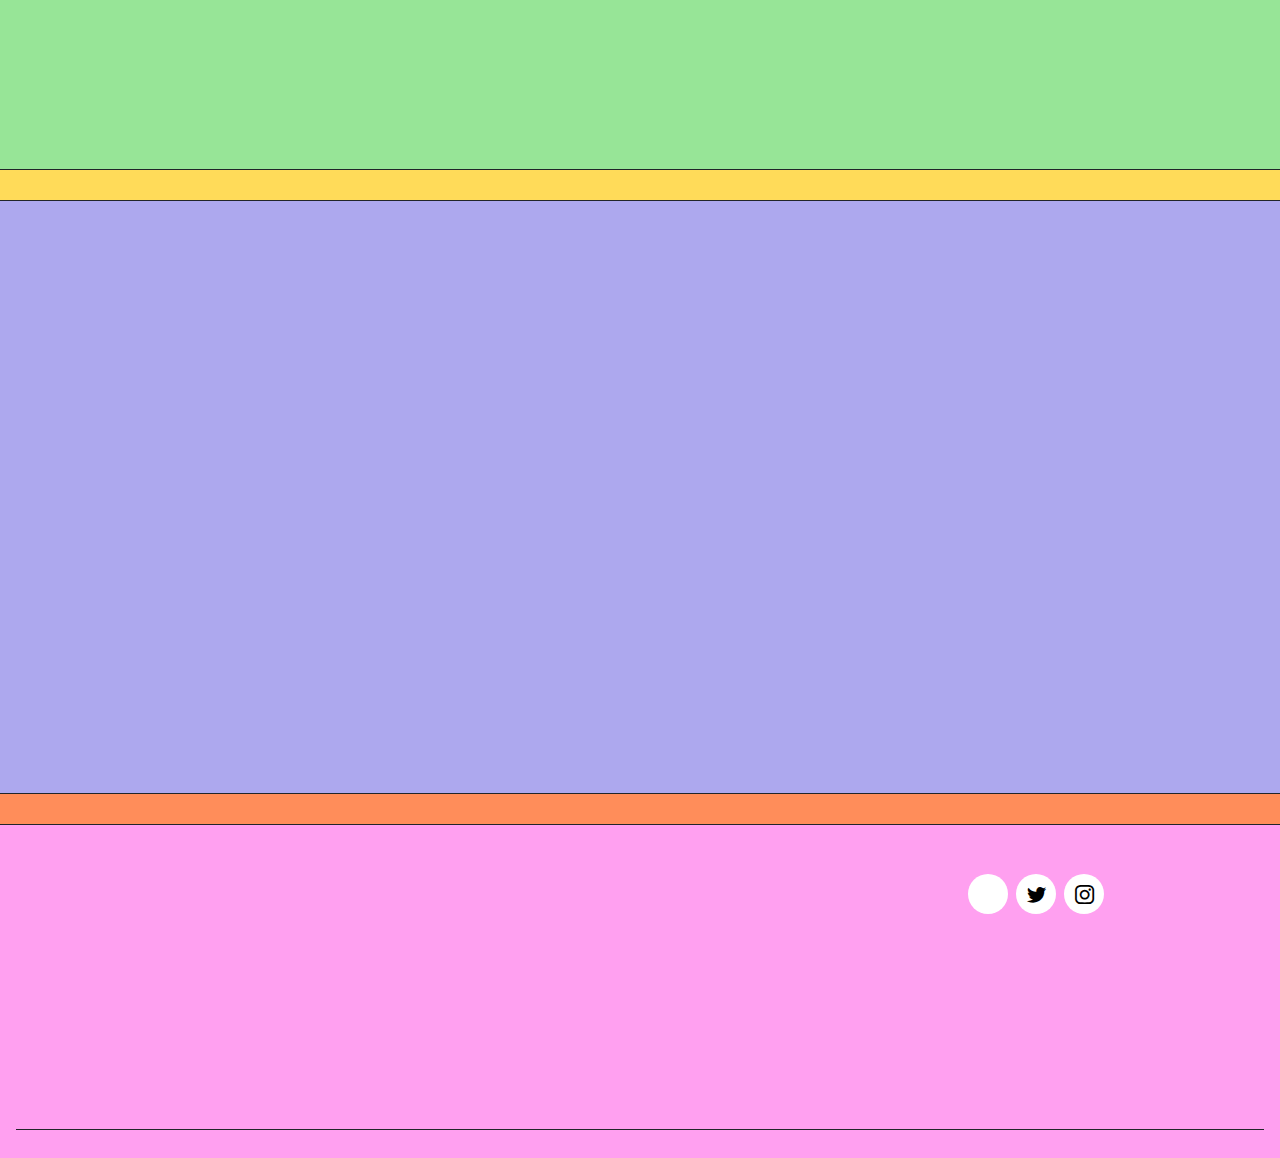
==== commit c755872e: "Added 1 speakers" ====
--- a/index.html
+++ b/index.html
@@ -285,11 +285,31 @@
                     <div class="content-wrap pt-1">
                         
                         <h6 class="mbr-role mbr-fonts-style align-center mb-3 display-4">
-                            <strong>Manager</strong>
+                            <strong>Photography</strong>
                         </h6>
                         <p class="card-text mbr-fonts-style align-center display-7">
-                            Lorem ipsum dolor sit amet, consectetur adipiscing elit, sed do eiusmod tempor incididunt ut labore
+                            <strong>AA studio</strong> is a multi-faceted studio based in <strong>Davao City</strong> specializing in <strong>creative multimedia content.</strong>
                         </p>
+
+                        <p class="card-text mbr-fonts-style align-center display-7">
+                            <strong>Andrea and Clarence</strong> were then greatly inspired to make <strong>AA Studio</strong> a part of the city's creative scene by offering multimedia services to <strong>inspire young talents</strong> and <strong>support SMEs in the local community.</strong>
+                        </p>
+
+                        <p class="card-text mbr-fonts-style align-center display-7">
+                            The duo's undeniable teamwork grew the business from a <strong>simple photo studio</strong> to a <strong>profitable, creative, learning space.</strong>
+                        </p>
+
+                        <!-- <p class="card-text mbr-fonts-style align-center display-7">
+                            Since then, they have worked with diverse range of fashion label from emerging fashion brand <strong>Kasikas</strong>, to established designers like <strong>Maizy Colleen</strong> and <strong>NIÑOFRANCO</strong>. Recently, they collaborated with the well-known streetwear brand, <strong>REVERE</strong>.
+                        </p>
+
+                        <p class="card-text mbr-fonts-style align-center display-7">
+                            In 2020, they have worked with <strong>Ogawa, Natureal, CiderBears, Louis Mireille, Eye Crafter, Skin Treats,</strong> and <strong>Huchu.</strong>
+                        </p>
+
+                        <p class="card-text mbr-fonts-style align-center display-7">
+                            At present, they have worked with more than a hundred clienteles including <strong>local business owners, photographers,</strong> and <strong>learning individuals.</strong>
+                        </p> -->
                         
                         
                     </div>
@@ -714,7 +734,6 @@
             <div class="col-md-2 col-sm-4 card">
                 <img src="assets/images/djunks.png" alt="">
             </div>
-
             <div class="col-md-2 col-sm-4 card">
                 <img src="assets/images/cidebears.png" alt="">
             </div>
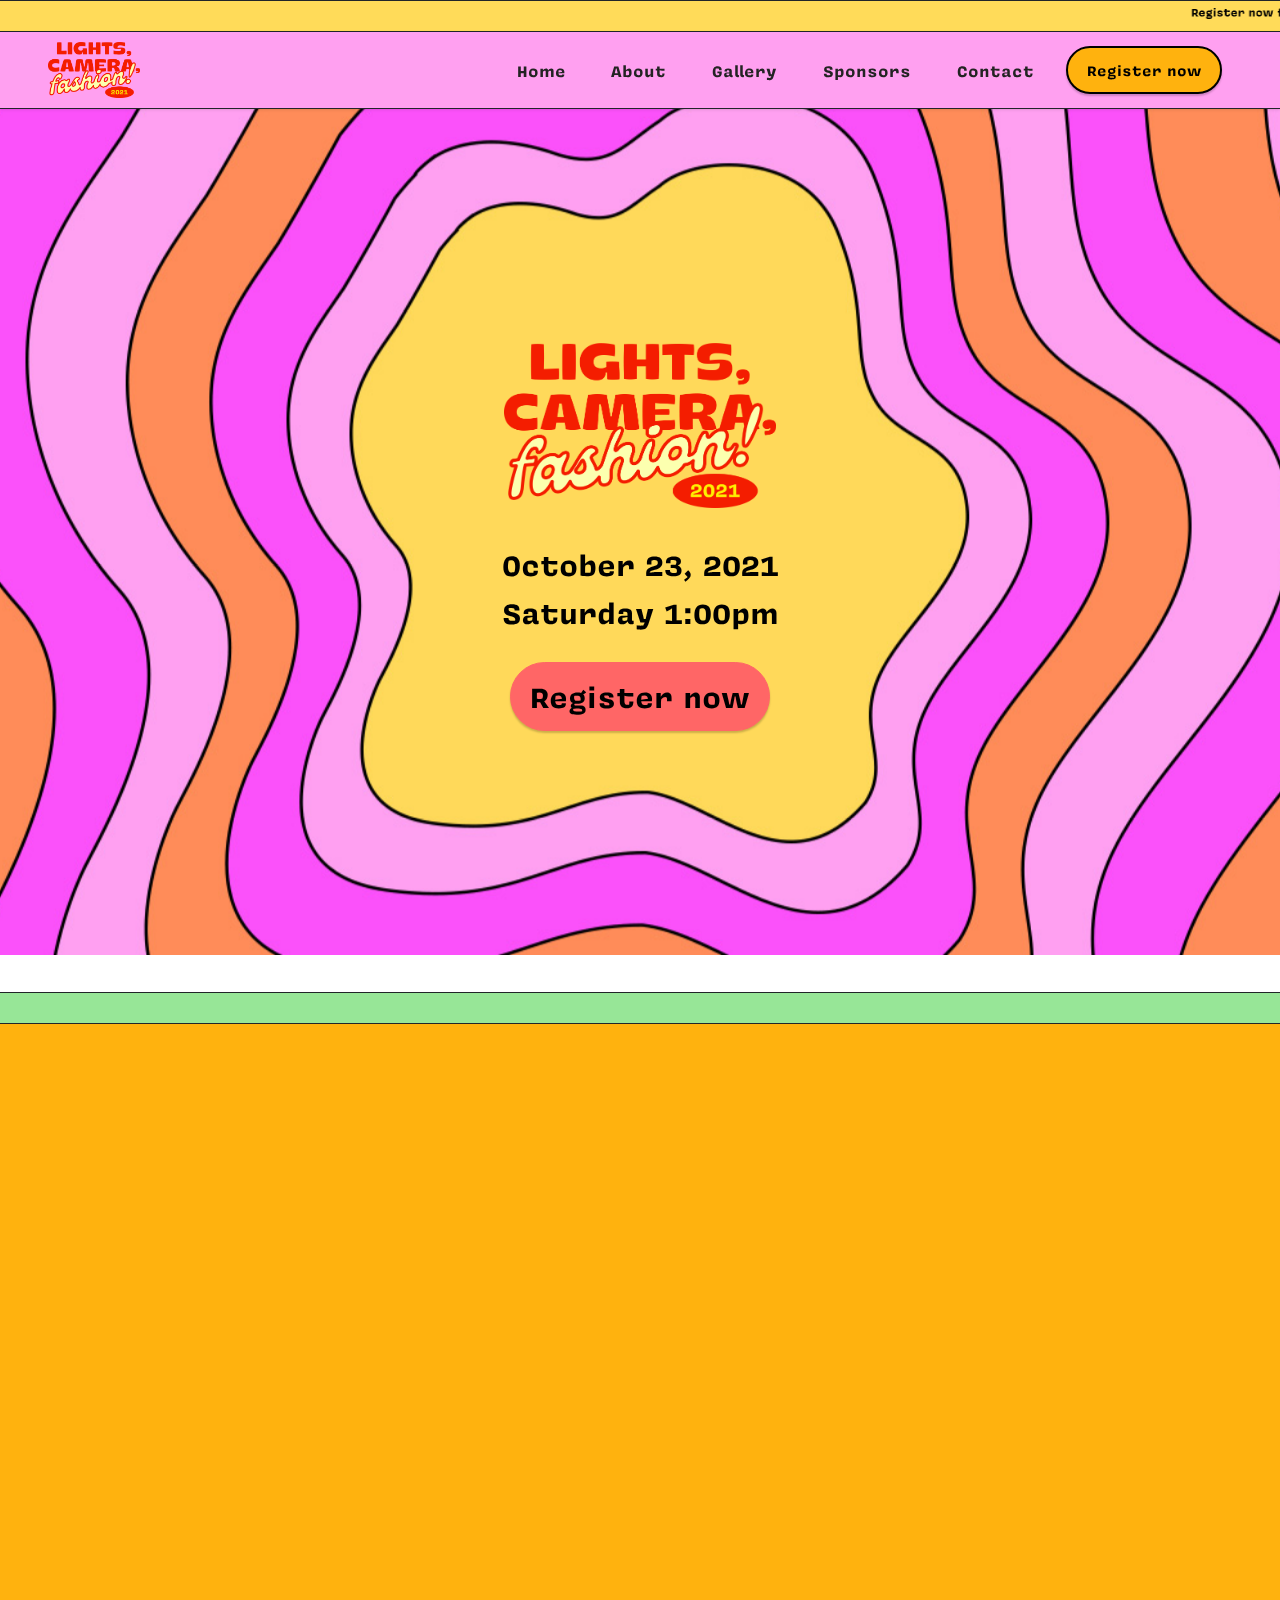
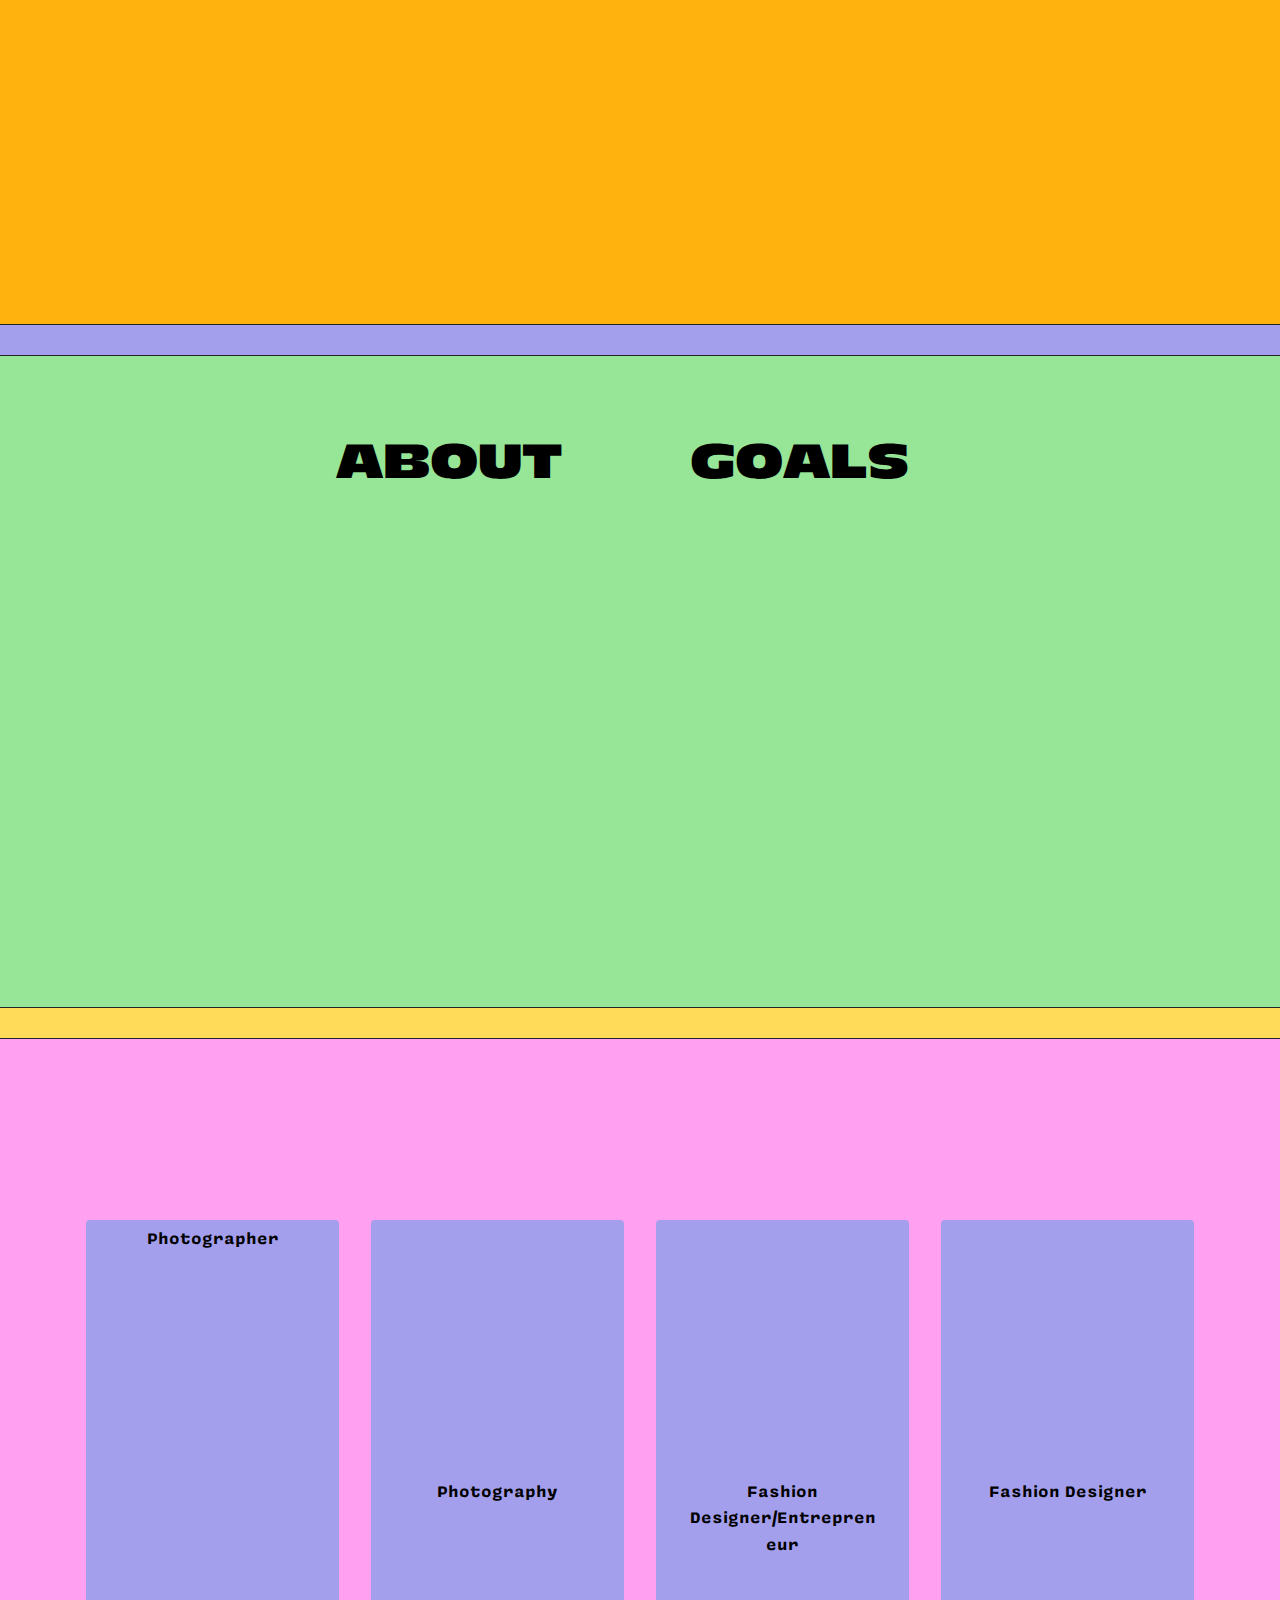
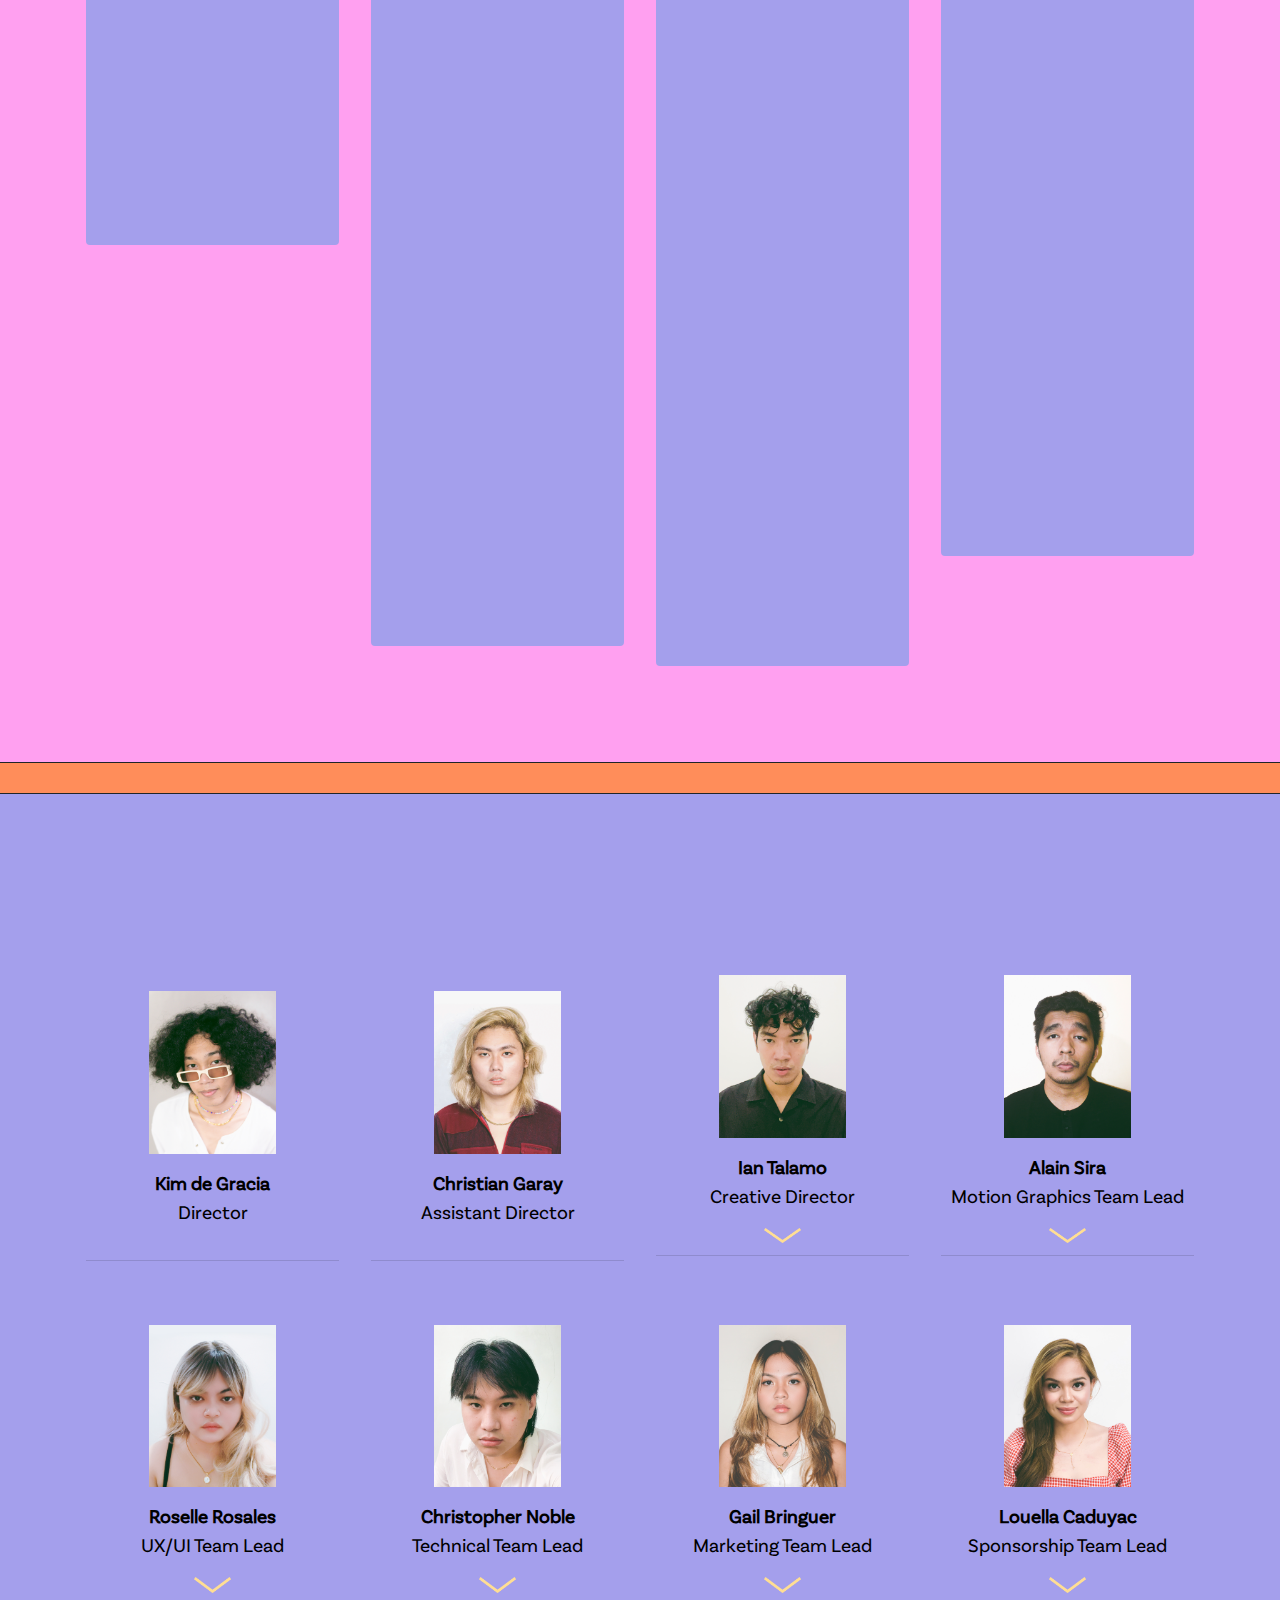
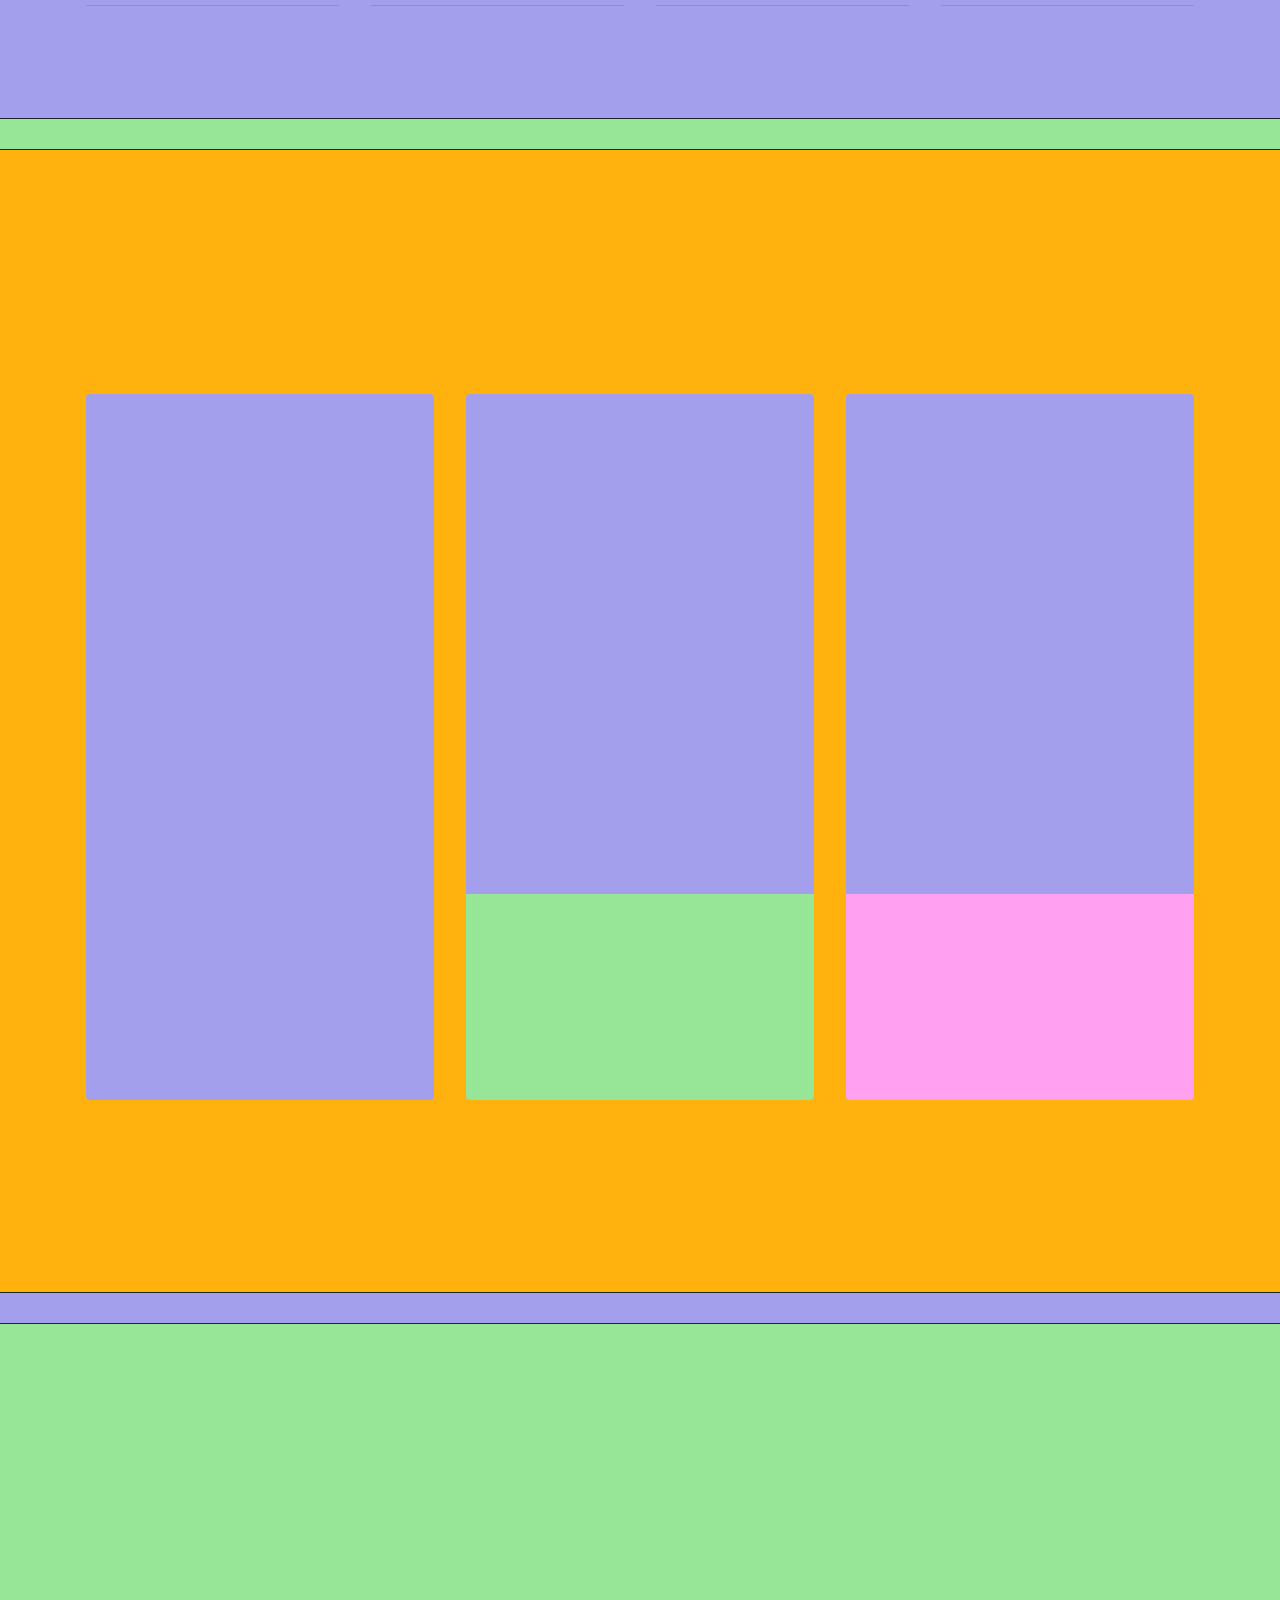
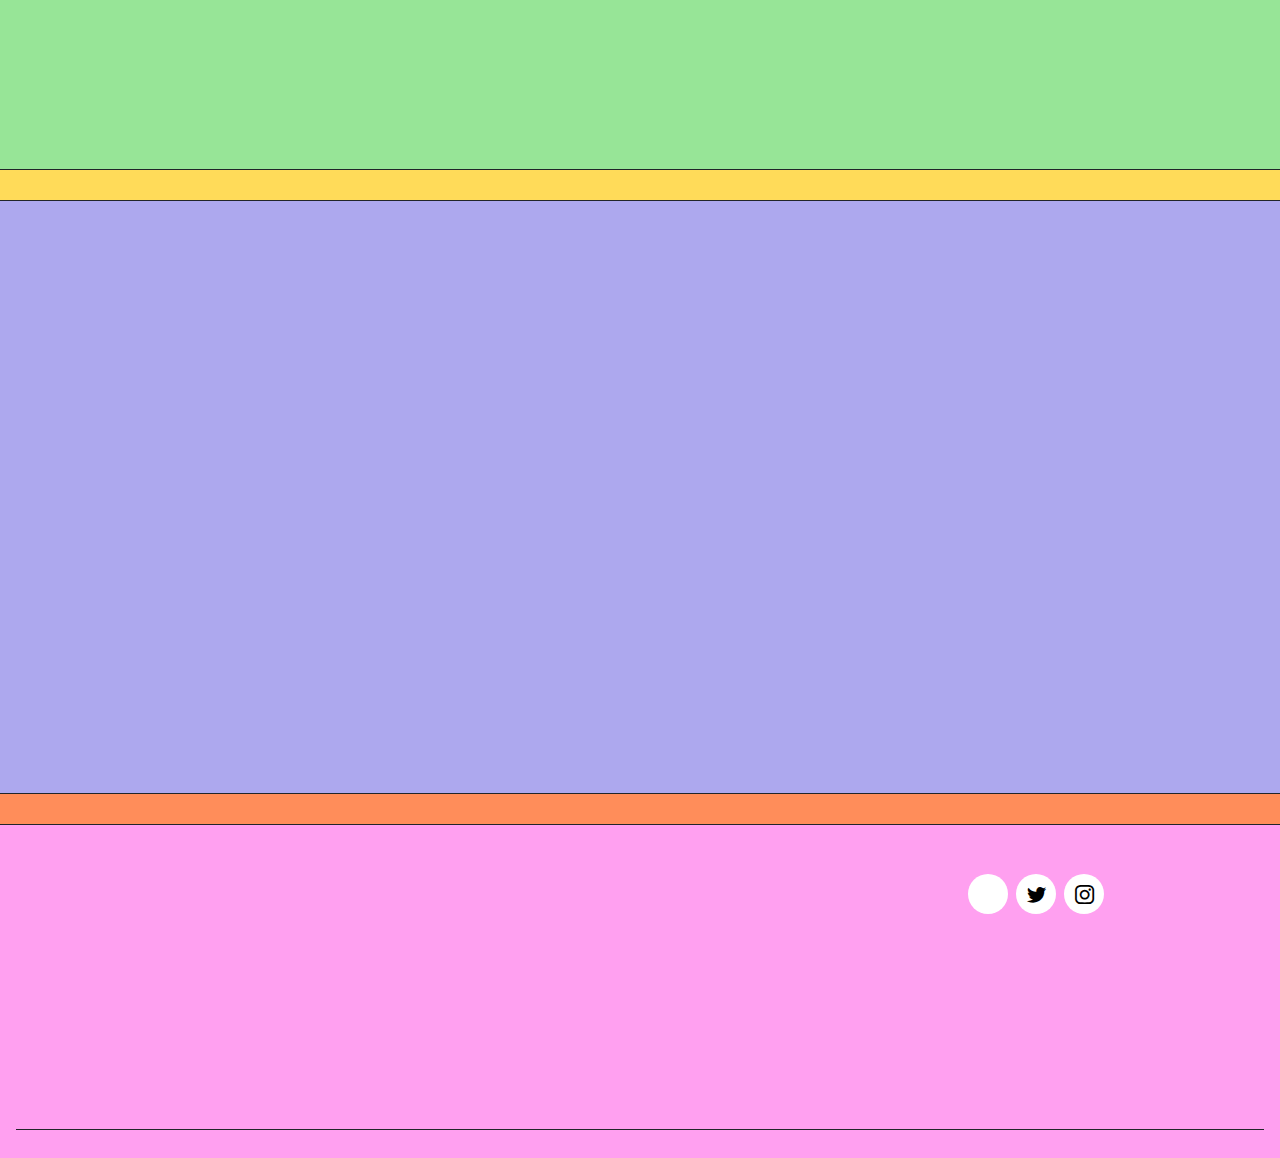
==== commit 4458c91c: "update ticker to mobile view" ====
--- a/index.html
+++ b/index.html
@@ -97,7 +97,7 @@
     </section>
 
    <!--green ticker-->
-<div class="col-12 d-xs-none d-sm-none d-md-block border-top border-bottom border-05 border-dark" style="background-color: #97e697;height: 32px;">
+<div class="col-12 d-none d-sm-none d-md-block border-top border-bottom border-05 border-dark" style="background-color: #97e697;height: 32px;">
     <marquee behavior="" direction="left"><img class="img-fluid" src="assets/images/ticker2.png" alt="" style="width: 60%;margin: 7px;"></marquee>
 </div>
 
@@ -130,7 +130,7 @@
 
 
 <!--green ticker-->
-<div class="col-12 d-sm-none d-md-block border-top border-bottom border-05 border-dark" style="background-color: #97e697;height: 32px;">
+<div class="col-12 d-none d-md-block border-top border-bottom border-05 border-dark" style="background-color: #97e697;height: 32px;">
     <marquee behavior="" direction="left"><img class="img-fluid" src="assets/images/ticker2.png" alt="" style="width: 60%;margin: 7px;"></marquee>
 </div>
 
@@ -161,7 +161,7 @@
 </section>
 
 <!-- light blue ticker -->
-<div class="col-12 d-sm-none d-md-block border-top border-bottom border-05 border-dark" style="background-color: #a49fec;height: 32px;">
+<div class="col-12 d-none d-md-block border-top border-bottom border-05 border-dark" style="background-color: #a49fec;height: 32px;">
     <marquee behavior="" direction="left"><img class="img-fluid" src="assets/images/ticker2.png" alt="" style="width: 60%;margin: 7px;"></marquee>
 </div>
 
@@ -241,7 +241,7 @@
 </section>
 
 <!--yellow ticker-->
-<div class="col-12 d-sm-none d-md-block border-top border-bottom border-05 border-dark" style="background-color: #ffdb59;height: 32px;">
+<div class="col-12 d-none d-md-block border-top border-bottom border-05 border-dark" style="background-color: #ffdb59;height: 32px;">
     <marquee behavior="" direction="left"><img class="img-fluid" src="assets/images/ticker2.png" alt="" style="width: 60%;margin: 7px;"></marquee>
 </div>
 
@@ -358,7 +358,7 @@
 </section>
 
 <!--orange ticker-->
-<div class="col-12 d-sm-none d-md-block border-top border-bottom border-05 border-dark" style="background-color: #ff8d5a;height: 32px;">
+<div class="col-12 d-none d-md-block border-top border-bottom border-05 border-dark" style="background-color: #ff8d5a;height: 32px;">
     <marquee behavior="" direction="left"><img class="img-fluid" src="assets/images/ticker2.png" alt="" style="width: 60%;margin: 7px;"></marquee>
 </div>
 
@@ -634,7 +634,7 @@
 </section>
 
 <!--green ticker-->
-<div class="col-12 d-sm-none d-md-block border-top border-bottom border-05 border-dark" style="background-color: #97e697;height: 32px;">
+<div class="col-12 d-none d-md-block border-top border-bottom border-05 border-dark" style="background-color: #97e697;height: 32px;">
     <marquee behavior="" direction="left"><img class="img-fluid" src="assets/images/ticker2.png" alt="" style="width: 60%;margin: 7px;"></marquee>
 </div>
 
@@ -702,7 +702,7 @@
 
 
 <!-- light blue ticker -->
-<div class="col-12 d-sm-none d-md-block border-top border-bottom border-05 border-dark" style="background-color: #a49fec;height: 32px;">
+<div class="col-12 d-none d-md-block border-top border-bottom border-05 border-dark" style="background-color: #a49fec;height: 32px;">
     <marquee behavior="" direction="left"><img class="img-fluid" src="assets/images/ticker2.png" alt="" style="width: 60%;margin: 7px;"></marquee>
 </div>
 
@@ -744,7 +744,7 @@
 </section>
 
 <!--yellow ticker-->
-<div class="col-12 d-sm-none d-md-block border-top border-bottom border-05 border-dark" style="background-color: #ffdb59;height: 32px;">
+<div class="col-12 d-none d-md-block border-top border-bottom border-05 border-dark" style="background-color: #ffdb59;height: 32px;">
     <marquee behavior="" direction="left"><img class="img-fluid" src="assets/images/ticker2.png" alt="" style="width: 60%;margin: 7px;"></marquee>
 </div>
 
@@ -786,7 +786,7 @@
 
 
 <!--orange ticker-->
-<div class="col-12 d-xs-none d-sm-none d-md-block border-top border-bottom border-05 border-dark" style="background-color: #ff8d5a;height: 32px;">
+<div class="col-12 d-none d-md-block border-top border-bottom border-05 border-dark" style="background-color: #ff8d5a;height: 32px;">
     <marquee behavior="" direction="left"><img class="img-fluid" src="assets/images/ticker2.png" alt="" style="width: 60%;margin: 7px;"></marquee>
 </div>
 
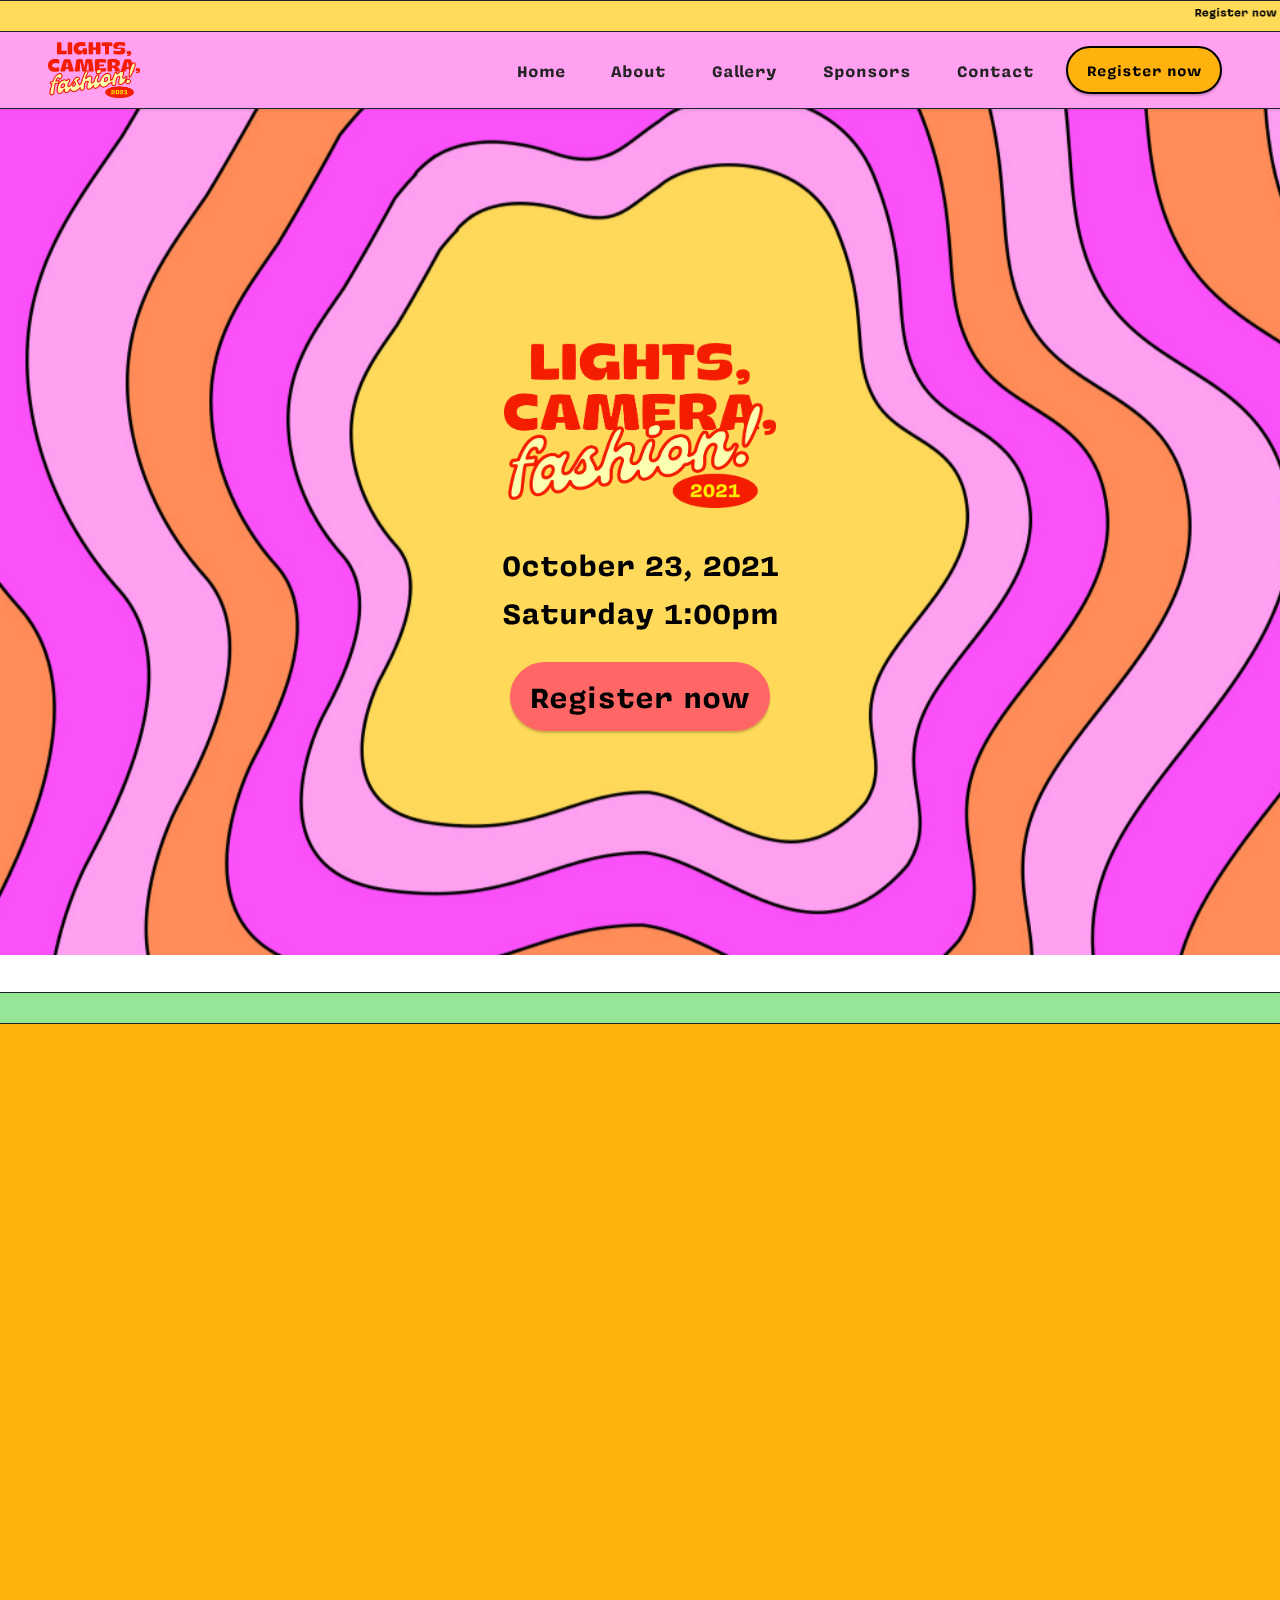
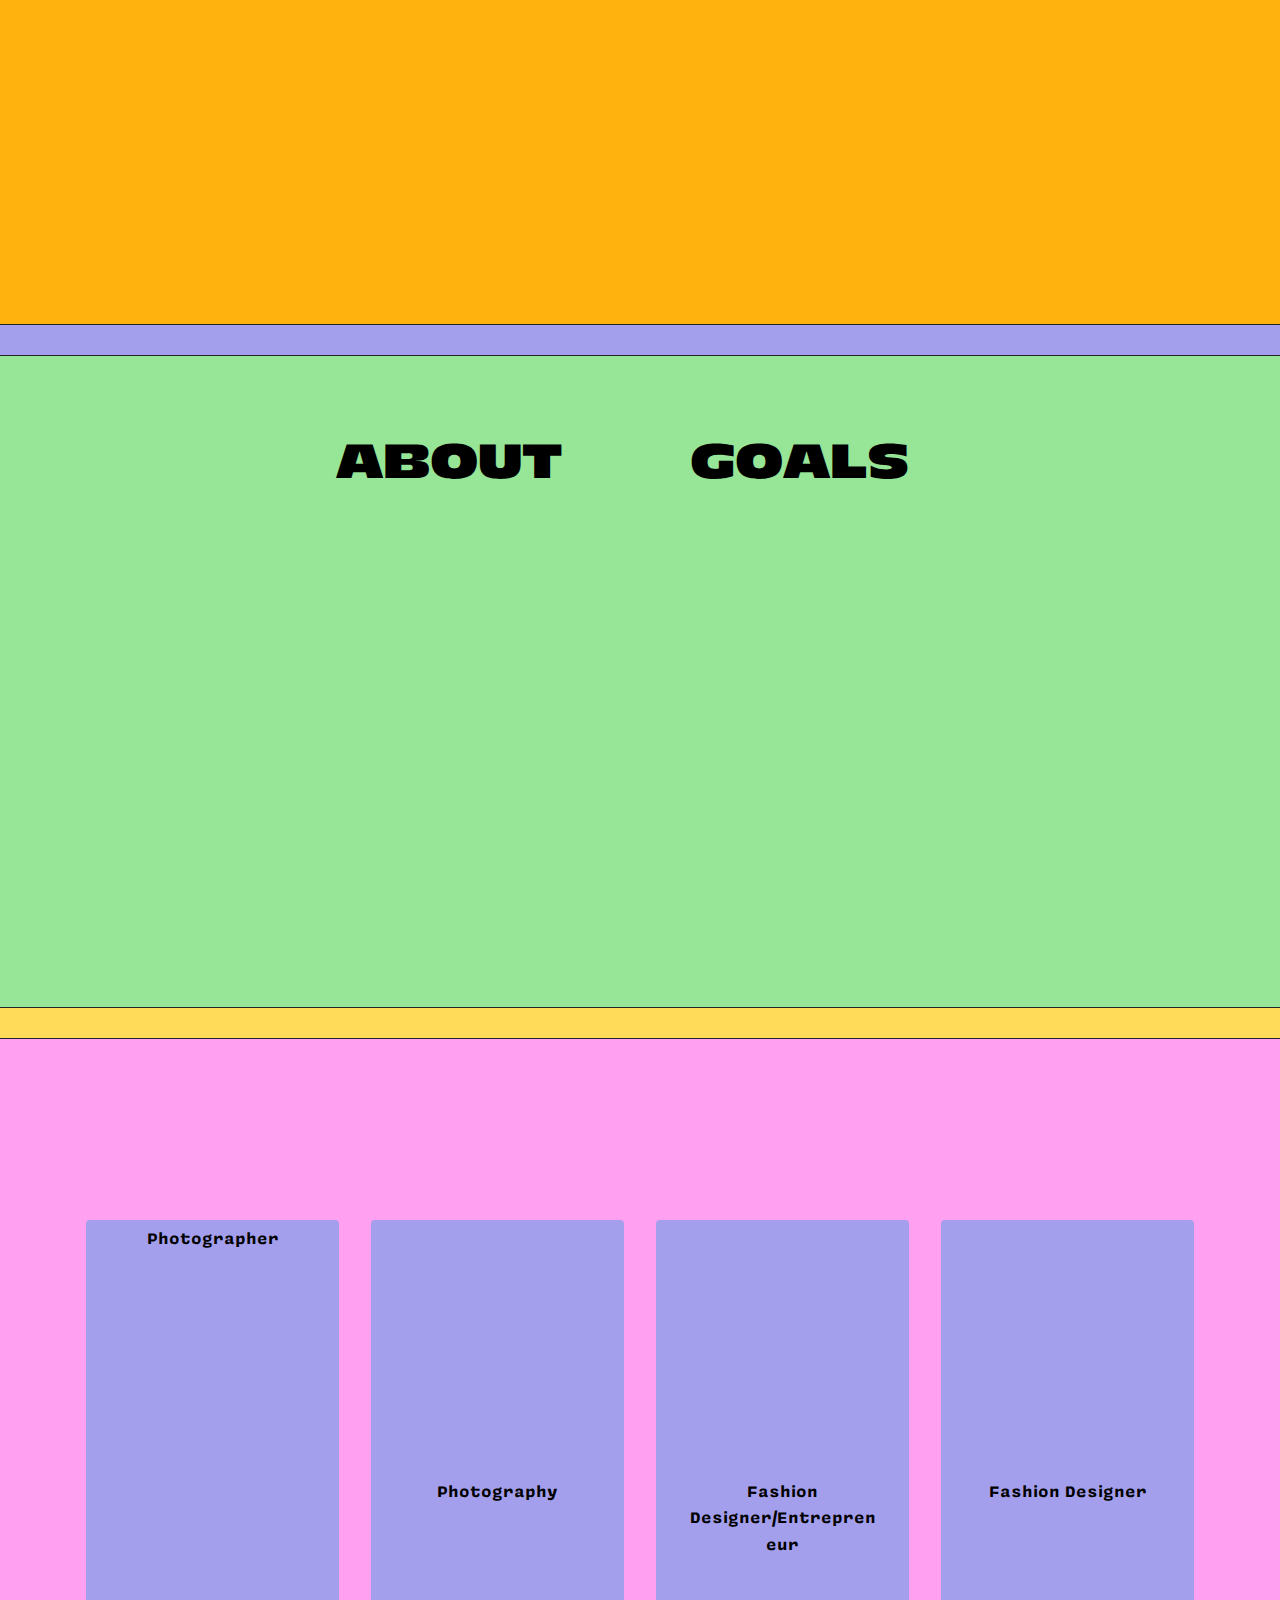
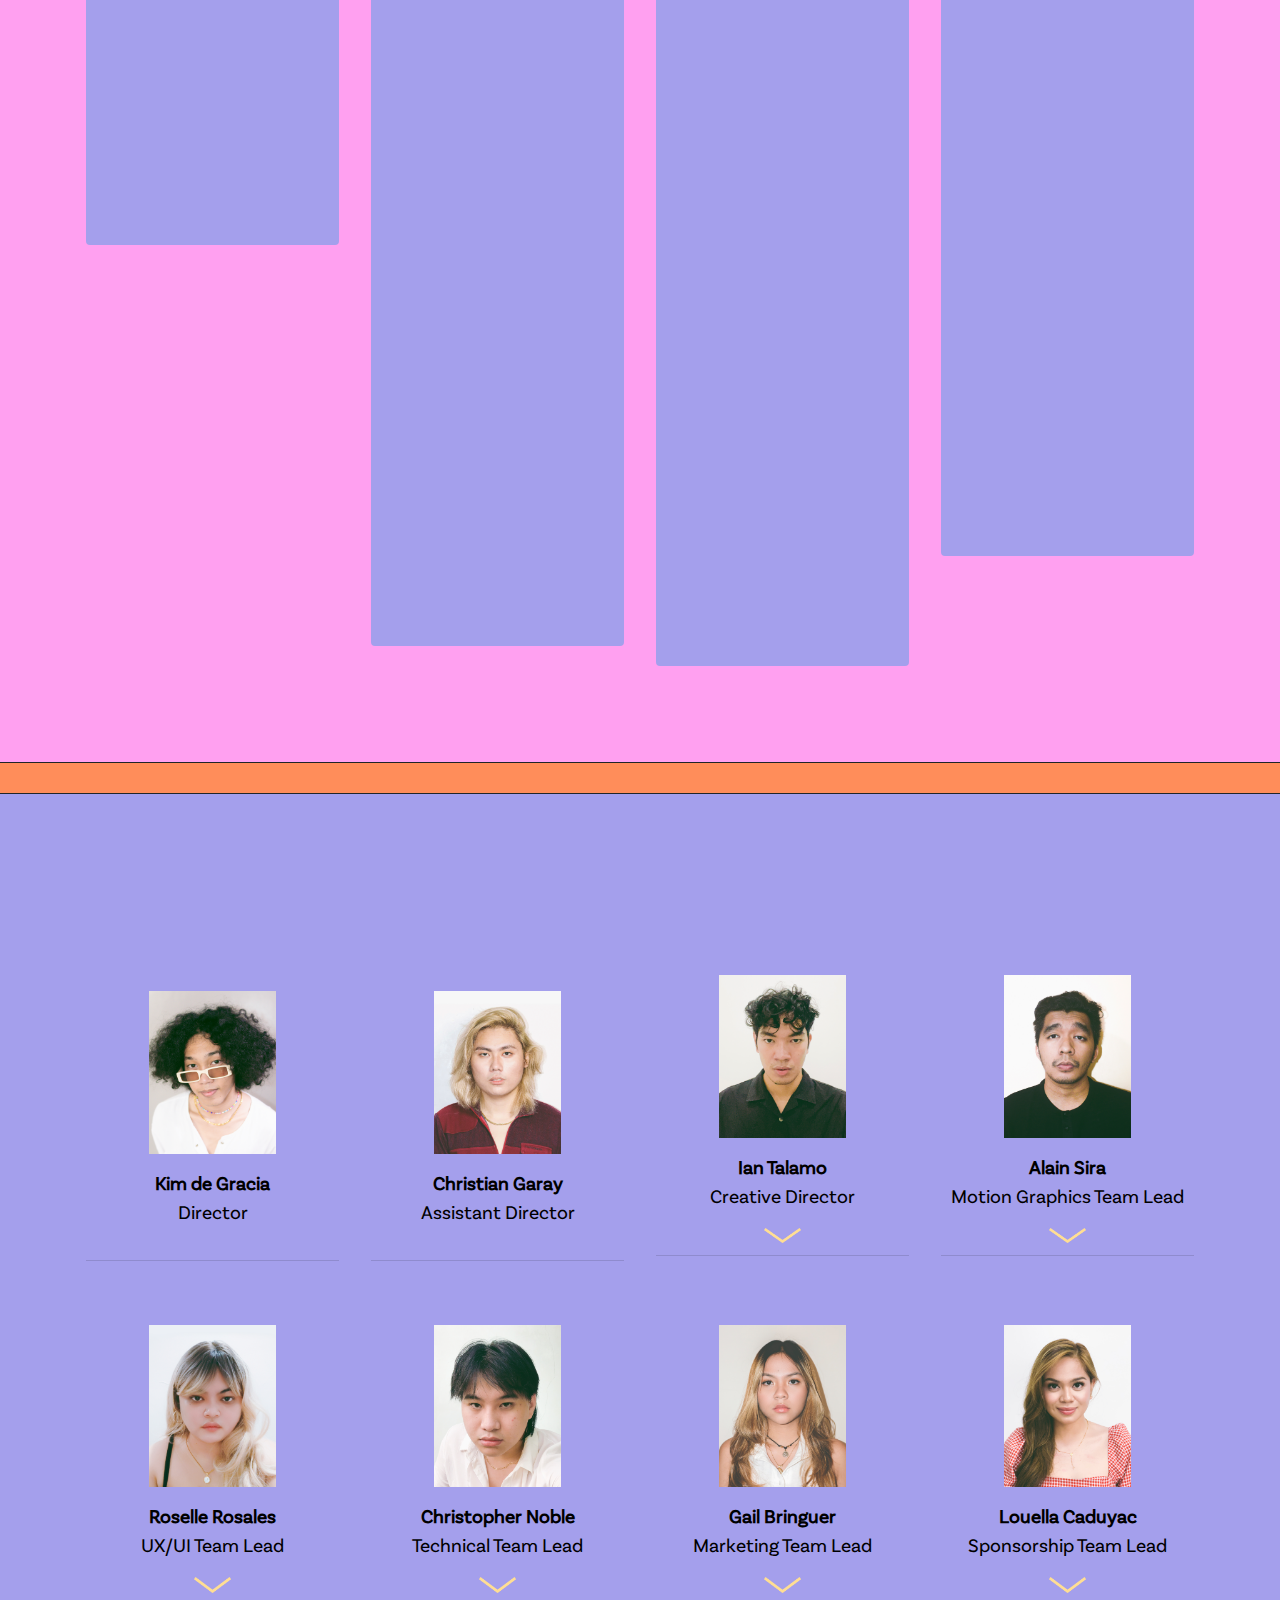
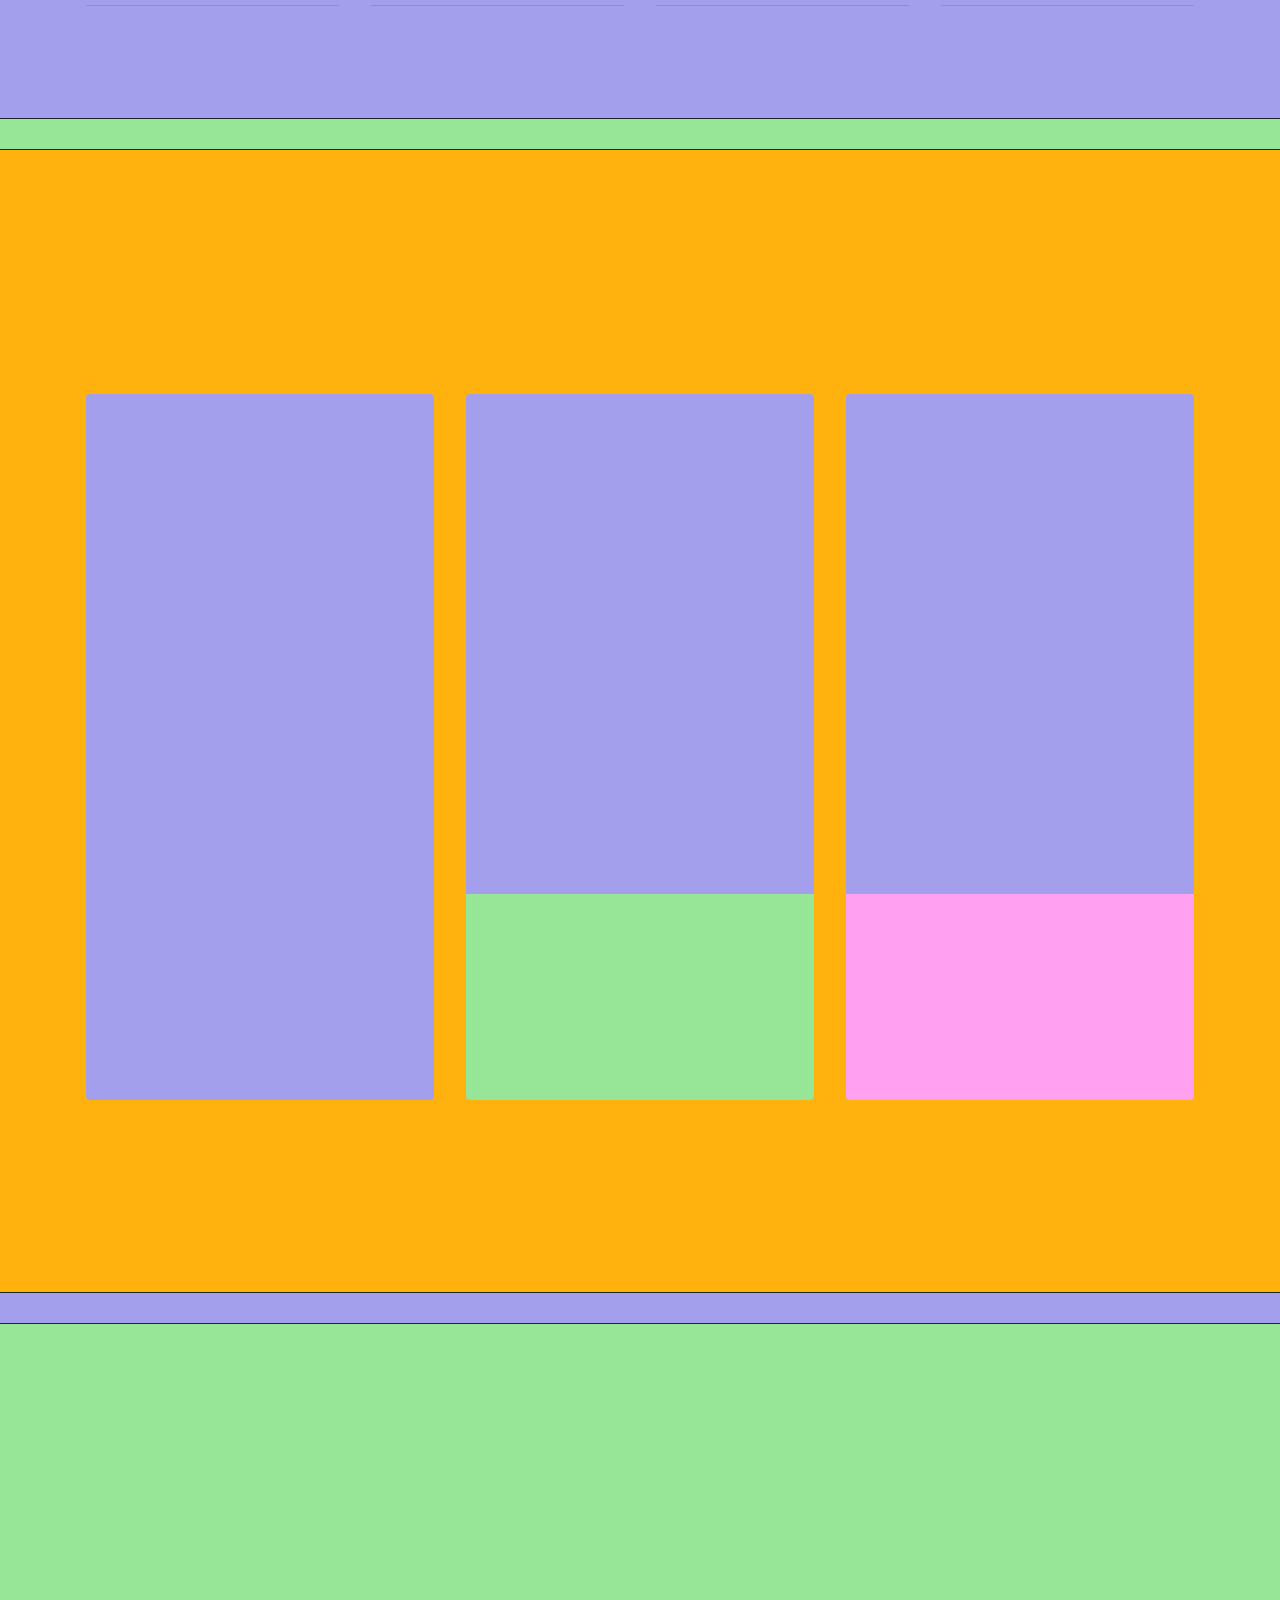
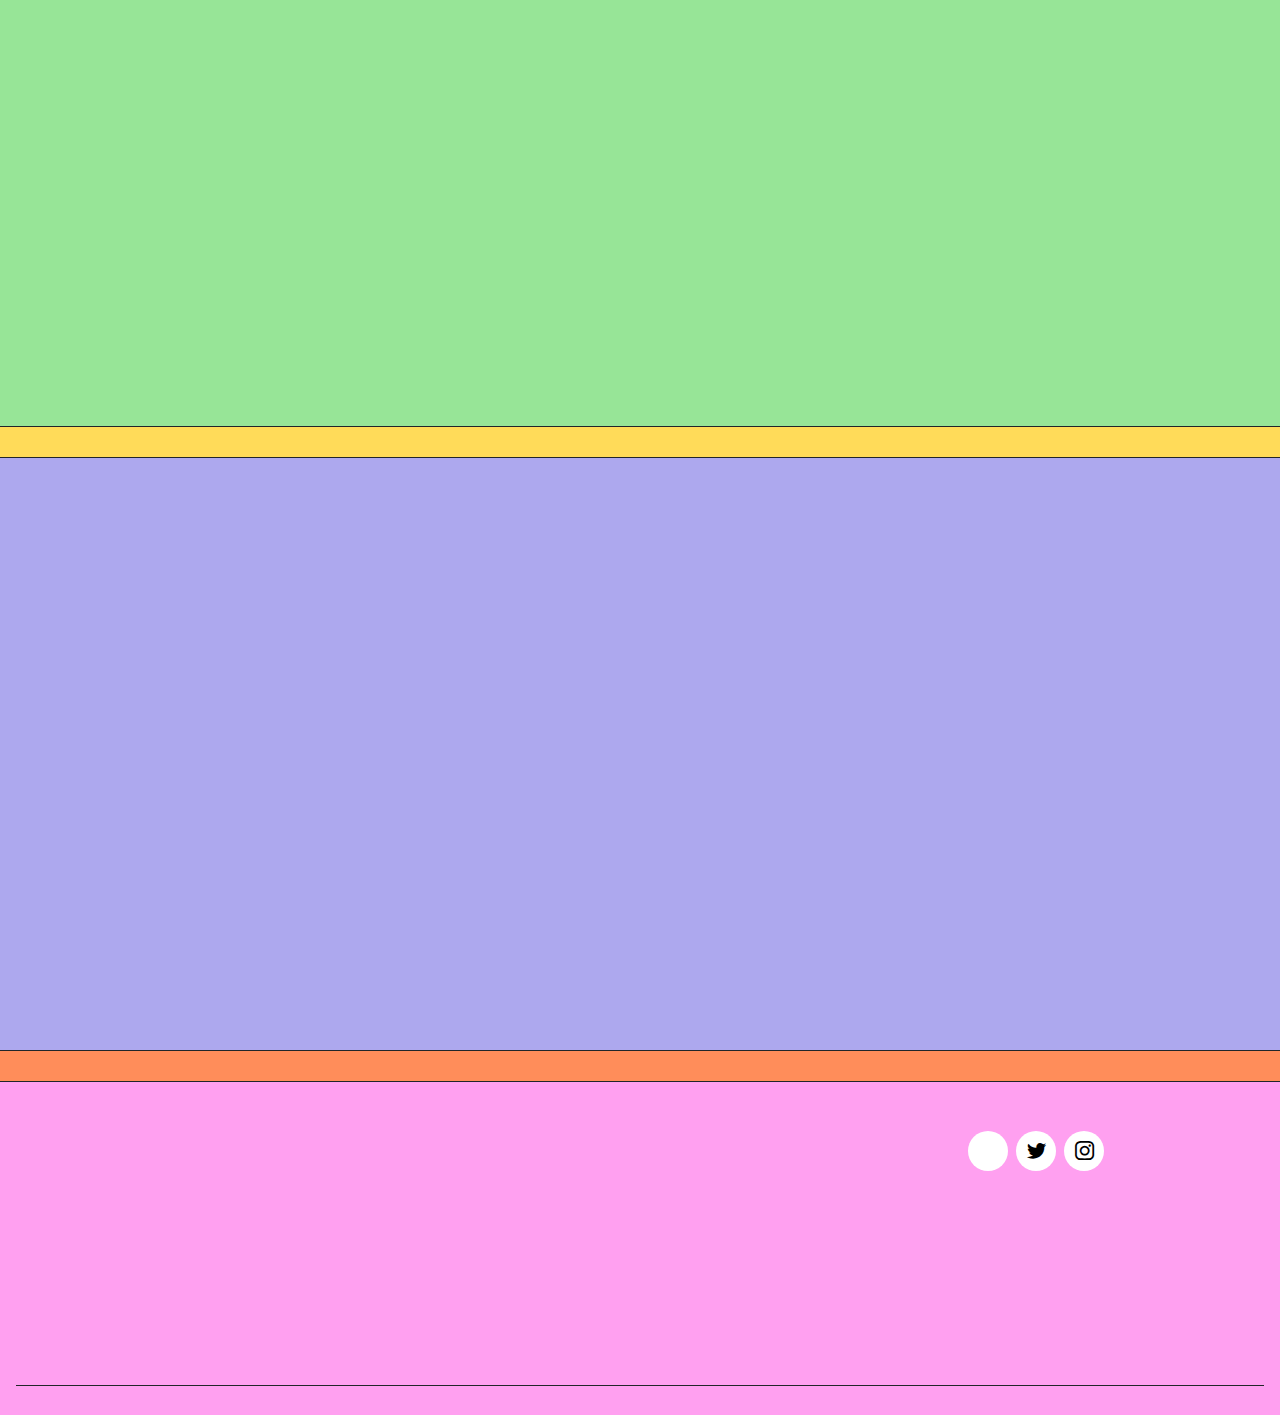
==== commit e860d925: "Update sponsor section" ====
--- a/index.html
+++ b/index.html
@@ -720,25 +720,51 @@
             
             
         </div>
+        <!-- PLATINUM -->
         <div class="row d-flex align-items-center mt-4 justify-content-center">
 
-            <div class="col-md-2 col-sm-4 card">
-                <img src="assets/images/hayahay.png" alt="">
-            </div>
-            <div class="col-md-2 col-sm-4 card">
-                <img src="assets/images/spacemunchies.png" alt="">
-            </div>
-            <div class="col-md-2 col-sm-4 card">
-                <img src="assets/images/zjn.png" alt="">
-            </div>
-            <div class="col-md-2 col-sm-4 card">
-                <img src="assets/images/djunks.png" alt="">
-            </div>
-            <div class="col-md-2 col-sm-4 card">
-                <img src="assets/images/cidebears.png" alt="">
-            </div>
-
-            </div>
+            <div class="col-md-5 col-sm-6 mx-2 card">
+                <img class="img-fluid w-100" src="assets/images/cidebears.png" alt="">
+            </div>
+            <div class="col-md-5 col-sm-6 mx-2 card">
+                <img class="img-fluid w-100" src="assets/images/zjn.png" alt="">
+            </div>
+
+            </div>
+
+            <!-- GOLD -->
+            <div class="row d-flex align-items-center mt-4 justify-content-center">
+
+                <div class="col-md-4 col-sm-4 card">
+                    <img class="img-fluid w-75" src="assets/images/hayahay.png" alt="">
+                </div>
+                <div class="col-md-4 col-sm-4 card">
+                    <img class="img-fluid w-75" src="assets/images/djunks.png" alt="">
+                </div>
+    
+                </div>
+
+                <!-- SILVER -->
+                <div class="row d-flex align-items-center mt-4 justify-content-center">
+
+                    <div class="col-md-4 col-sm-4 card">
+                        <img class="img-fluid w-50" src="assets/images/campdiamond.png" alt="">
+                    </div>
+                    <div class="col-md-4 col-sm-4 card">
+                        <img class="img-fluid w-50" src="assets/images/kuilans.jpg" alt="">
+                    </div>
+                    <div class="col-md-4 col-sm-4 card">
+                        <img class="img-fluid w-50" src="assets/images/tagabukid.jpg" alt="">
+                    </div>
+                    <div class="col-md-4 col-sm-4 card">
+                        <img class="img-fluid w-50" src="assets/images/nativelechon.png" alt="">
+                    </div>
+
+                    <div class="col-md-4 col-sm-4 card">
+                        <img class="img-fluid w-50" src="assets/images/spacemunchies.png" alt="">
+                    </div>
+        
+                    </div>
         </div>
     </div>
 </section>
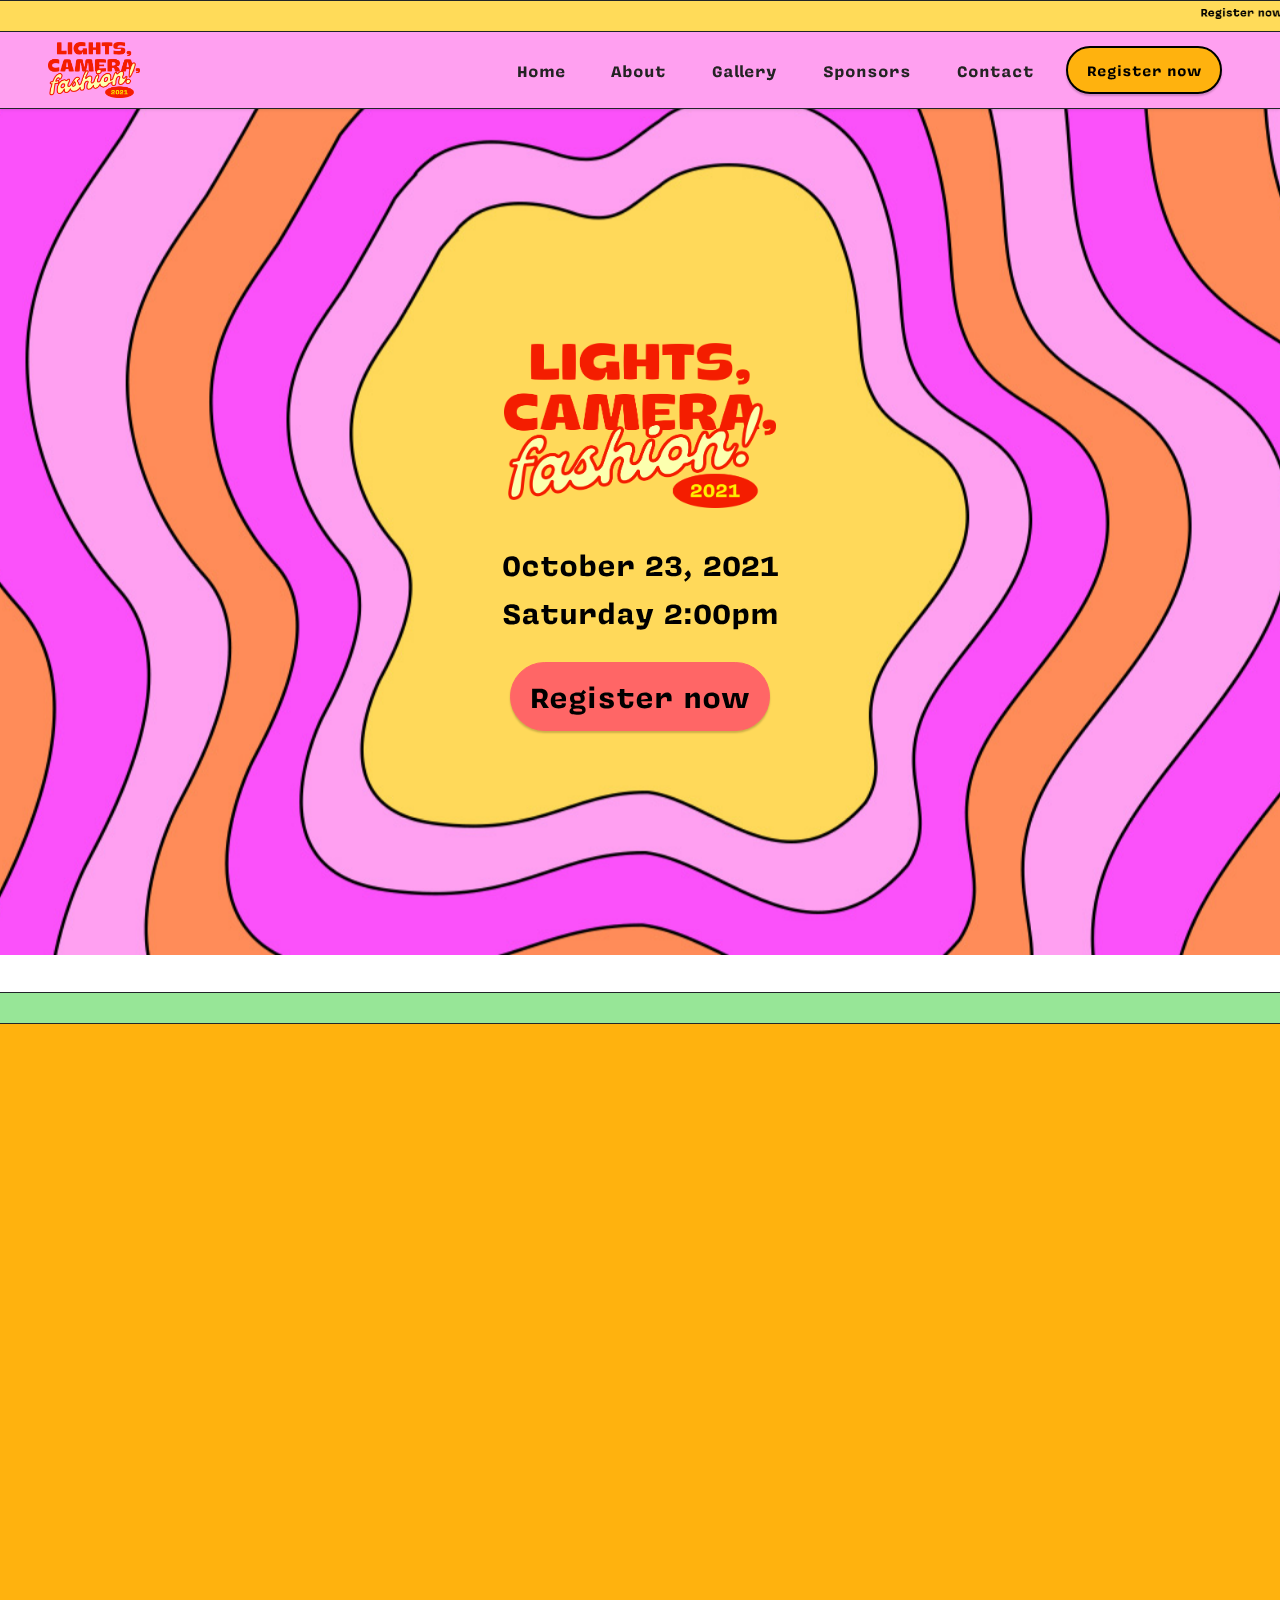
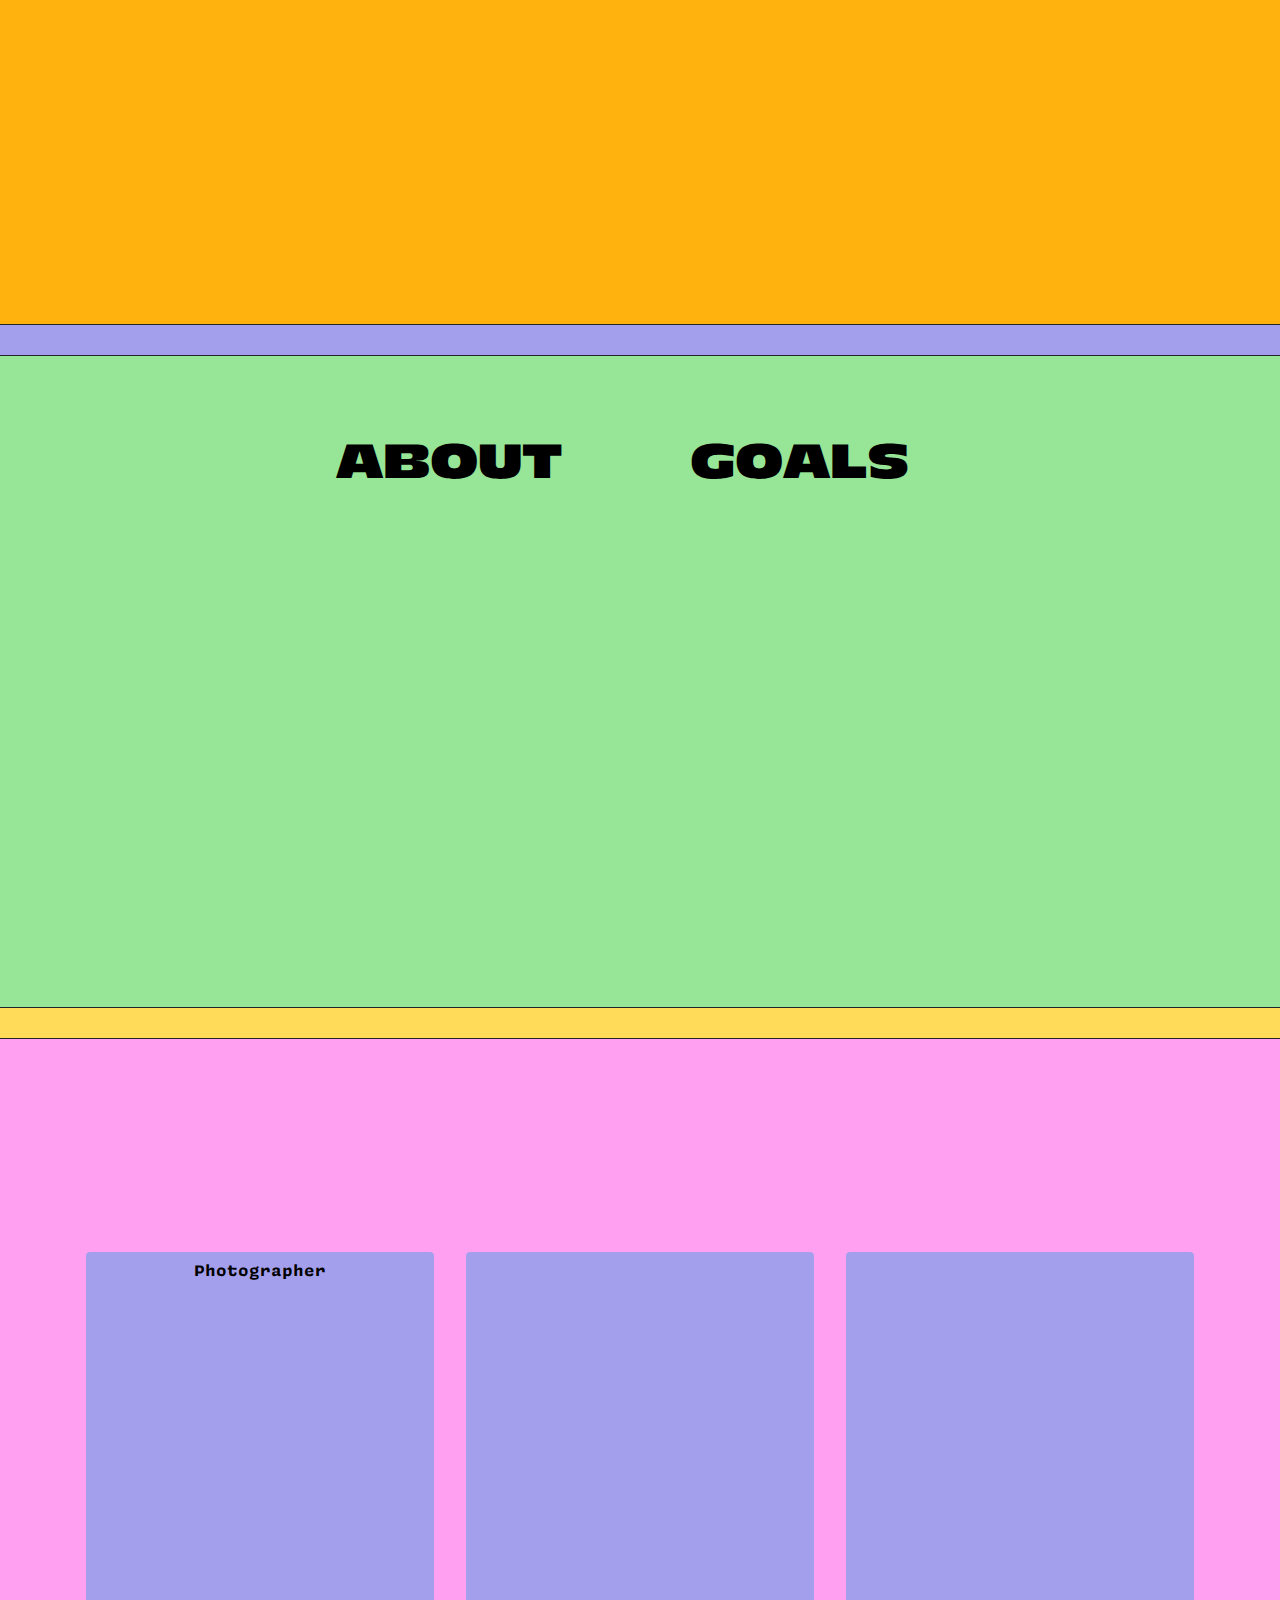
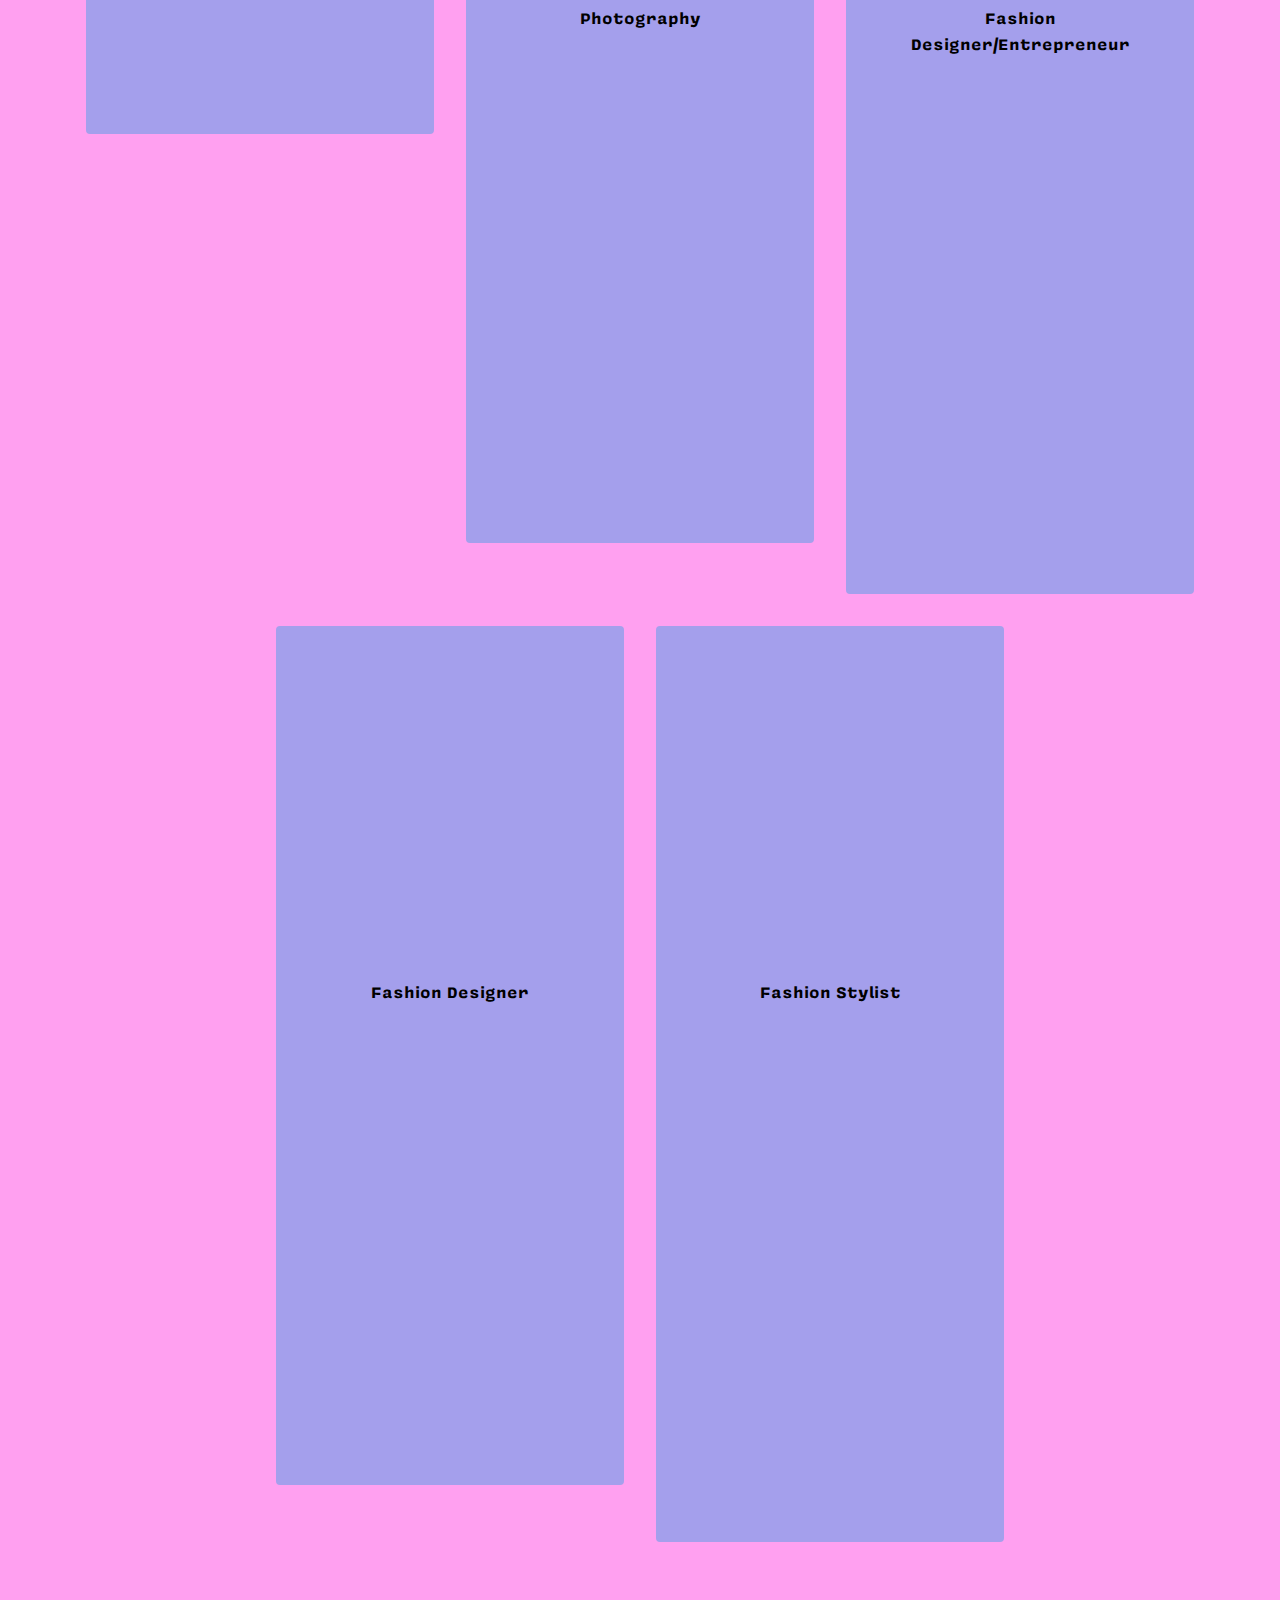
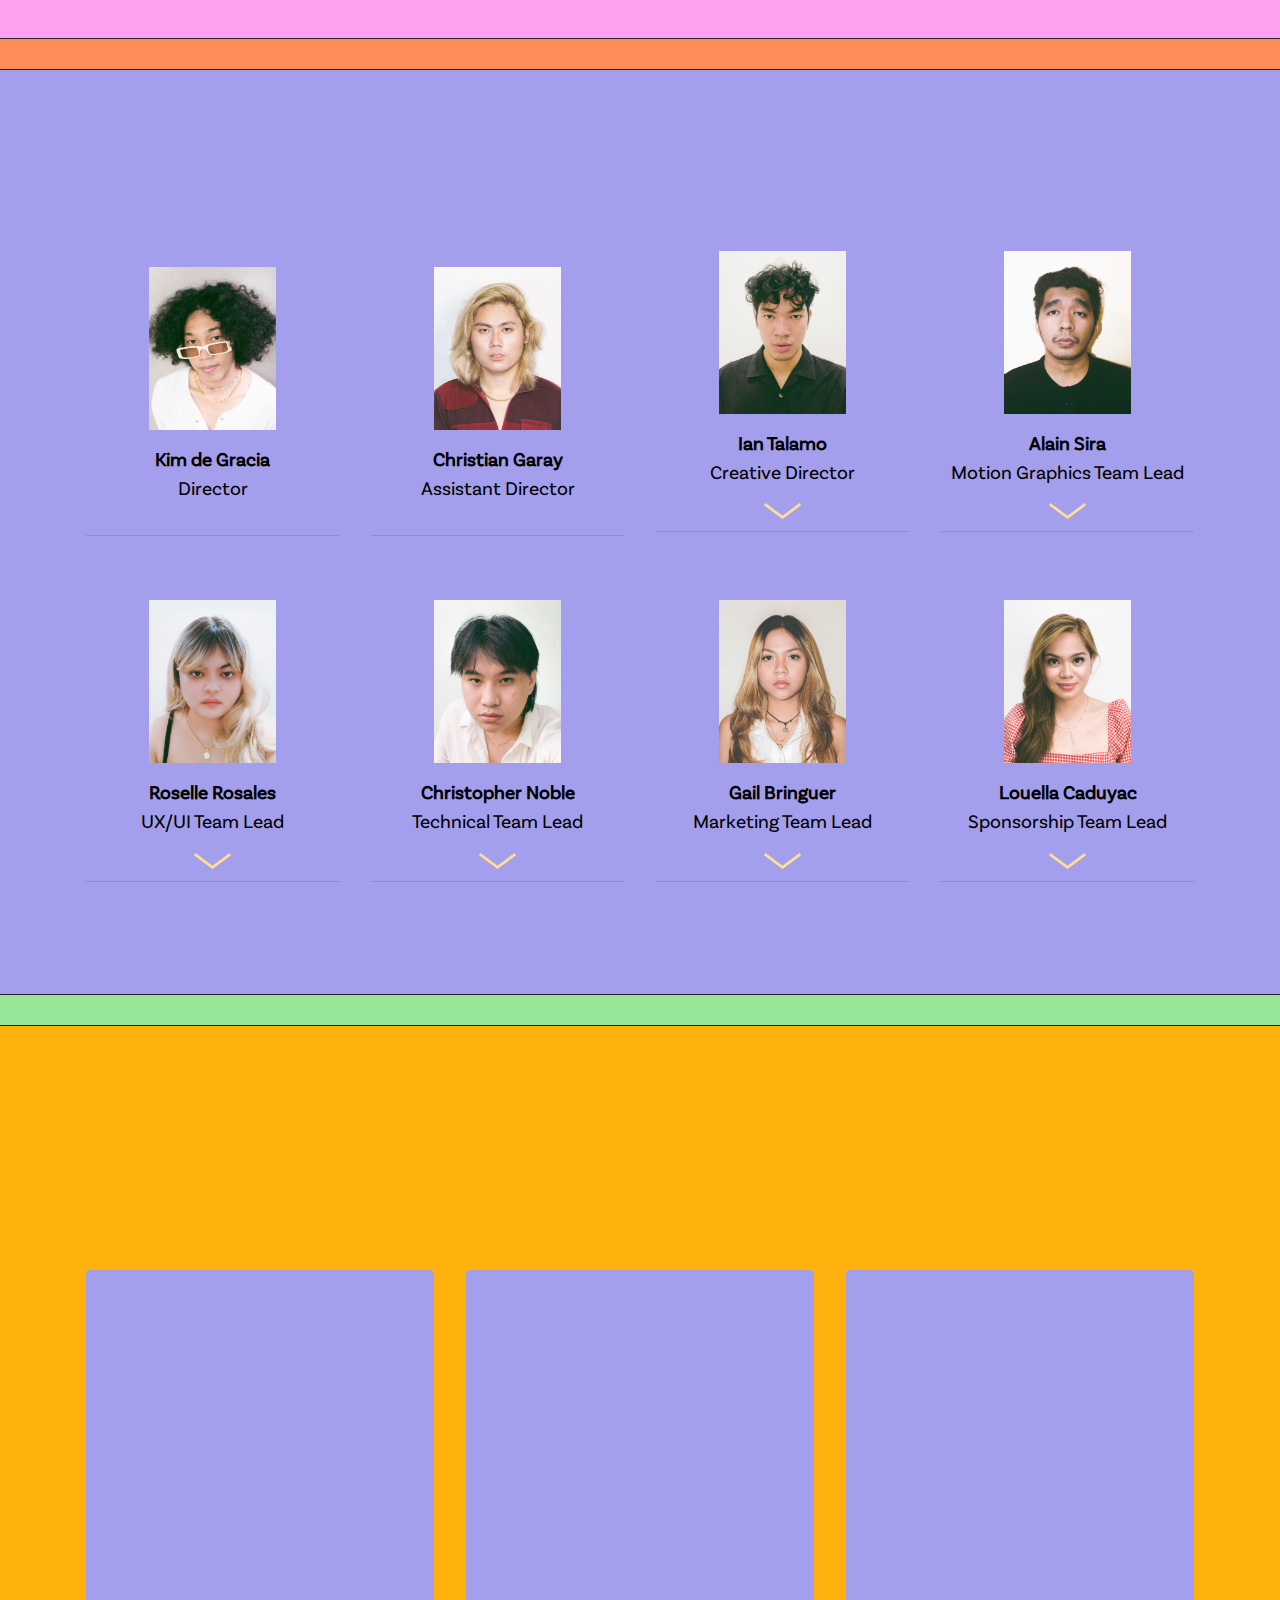
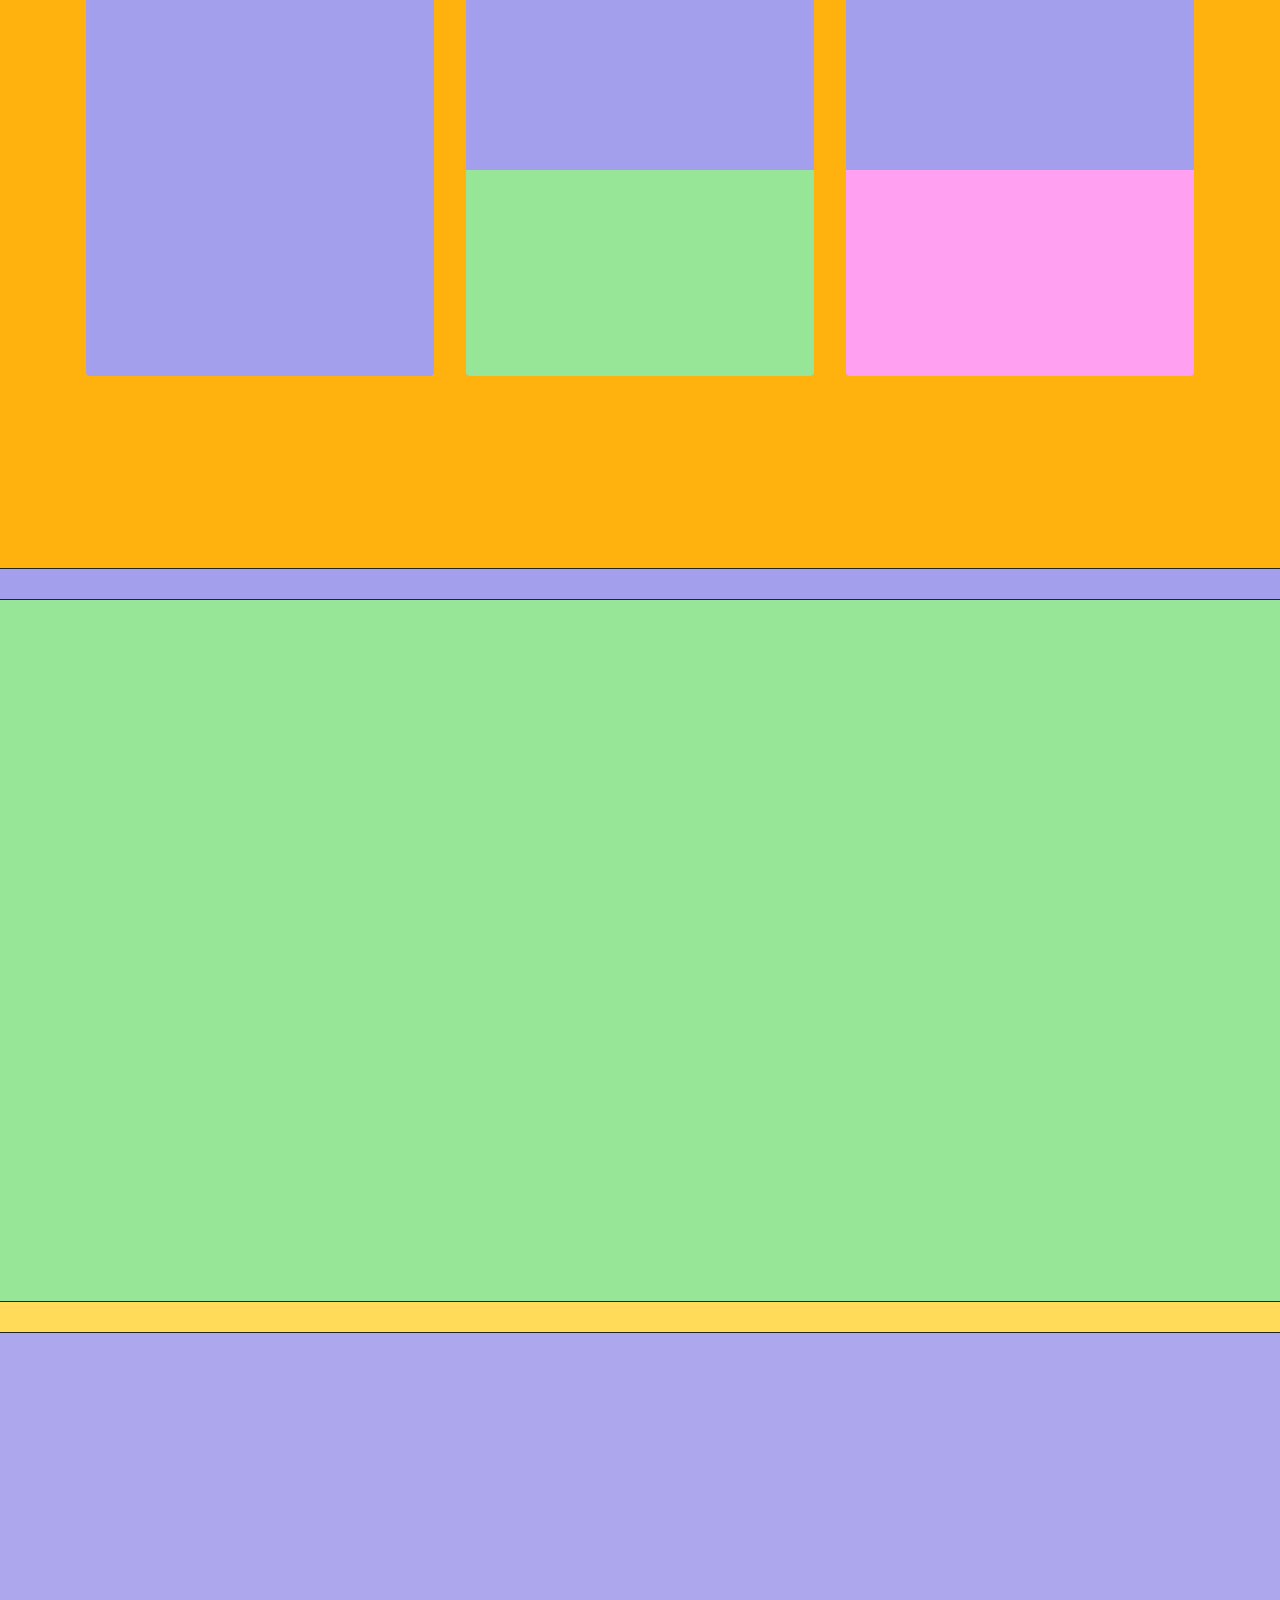
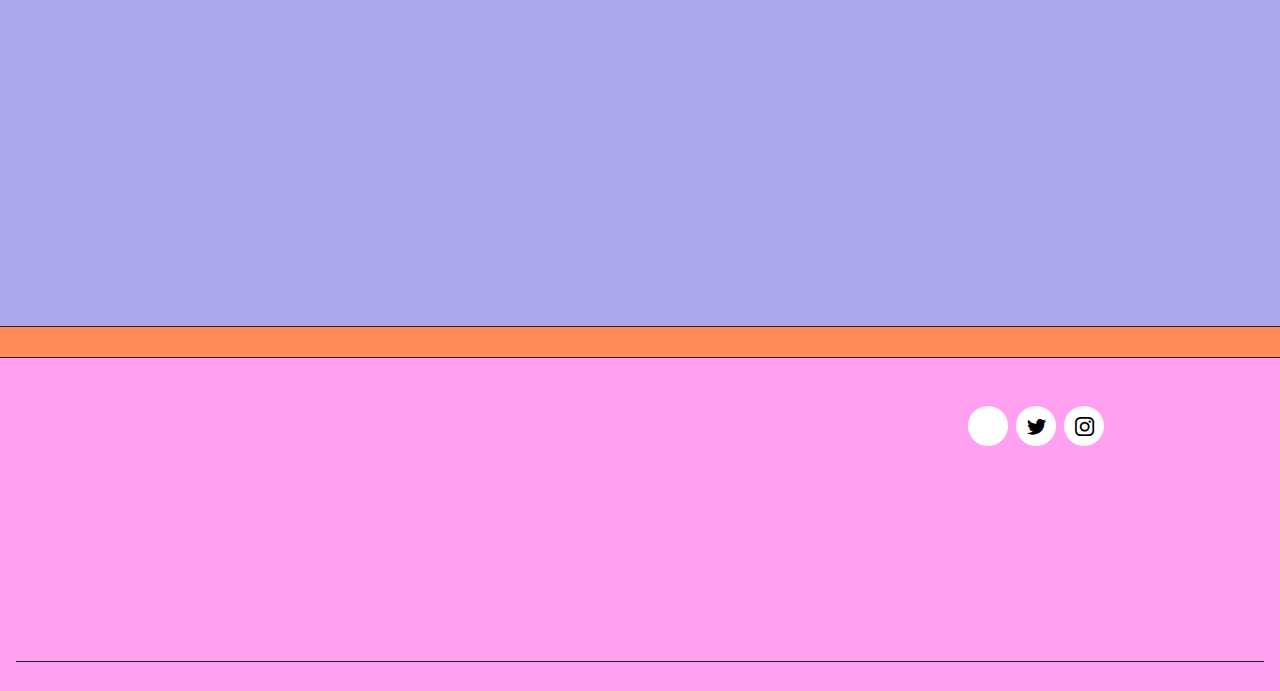
==== commit 0f10adac: "Update speaker and QR coes" ====
--- a/index.html
+++ b/index.html
@@ -120,7 +120,7 @@
                         <img src="assets/images/logo.png" alt="Mobirise" title="">
                     </div>
                     <p class="mbr-text mbr-fonts-style display-5 mt-4">
-                        October 23, 2021<br>Saturday 1:00pm</p>
+                        October 23, 2021<br>Saturday 2:00pm</p>
                     <div class="mbr-section-btn mt-3"><a class="btn btn-secondary display-5" style="color: #000000 !important" href="https://www.eventbrite.com/e/lights-camera-fashion-tickets-169805058501" target="_blank">Register now</a></div>
                    
                 </div>
@@ -195,7 +195,7 @@
                                         This event is organized to empower the youth in unleashing their creative minds and burning passion for photography and fashion.
                                         </p>
                                         <p class="mbr-text mbr-fonts-style mb-3 display-7">
-                                        This virtual event will take place on October 23, 2021 via Zoom, and a livestream via Facebook.
+                                        This virtual event will take place on October 23, 2021 livestream via Facebook.
                                         </p>
                                     </div>
 
@@ -259,7 +259,7 @@
                 <h3 class="mbr-section-title mbr-fonts-style align-center mb-4 display-2"><strong>SPEAKERS</strong></h3>
                 
             </div>
-            <div class="col-sm-6 col-lg-3">
+            <div class="col-sm-6 col-md-4 mt-4">
                 <div class="card-wrap">
                     <div class="image-wrap">
                         <img src="assets/images/joch2.png" alt="">
@@ -277,7 +277,7 @@
                 </div>
             </div>
 
-            <div class="col-sm-6 col-lg-3">
+            <div class="col-sm-6 col-md-4 mt-4">
                 <div class="card-wrap">
                     <div class="image-wrap">
                         <img src="assets/images/aastudio.png" alt="">
@@ -316,7 +316,7 @@
                 </div>
             </div>
 
-            <div class="col-sm-6 col-lg-3">
+            <div class="col-sm-6 col-md-4 mt-4">
                 <div class="card-wrap">
                     <div class="image-wrap">
                         <img src="assets/images/dy2.png" alt="">
@@ -335,7 +335,7 @@
                 </div>
             </div>
 
-            <div class="col-sm-6 col-lg-3">
+            <div class="col-sm-6 col-md-4 mt-4">
                 <div class="card-wrap">
                     <div class="image-wrap">
                         <img src="assets/images/ena2.png" alt="">
@@ -353,6 +353,26 @@
                     </div>
                 </div>
             </div>
+
+            <div class="col-sm-6 col-md-4 mt-4">
+                <div class="card-wrap">
+                    <div class="image-wrap">
+                        <img src="assets/images/gee.png" alt="">
+                    </div>
+                    <div class="content-wrap pt-1">
+                        
+                        <h6 class="mbr-role mbr-fonts-style align-center mb-3 display-4"><strong>Fashion Stylist</strong></h6>
+                        <p class="card-text mbr-fonts-style align-center display-7">A fashion stylist based in <strong>Manila, Philippines.</strong>
+                            Since 2020, she is part of <strong>Careless Music Manila's styling team.</strong>
+<br><br>She has worked with <strong>Belo Medical Group</strong> for 2 billboard ads featuring <strong>Korina Sanchez-Rozas and Alice Dixson.</strong>
+<br><br>She also had an In-Store campaign shoot for <strong>Harlan + Holden.</strong>
+<br><br>Gee's expertise in fashion styling led her to an interview on <strong>Bottomline by Boy Abunda.</strong></p>
+                        
+                        
+                    </div>
+                </div>
+            </div>
+
         </div>
     </div>
 </section>
